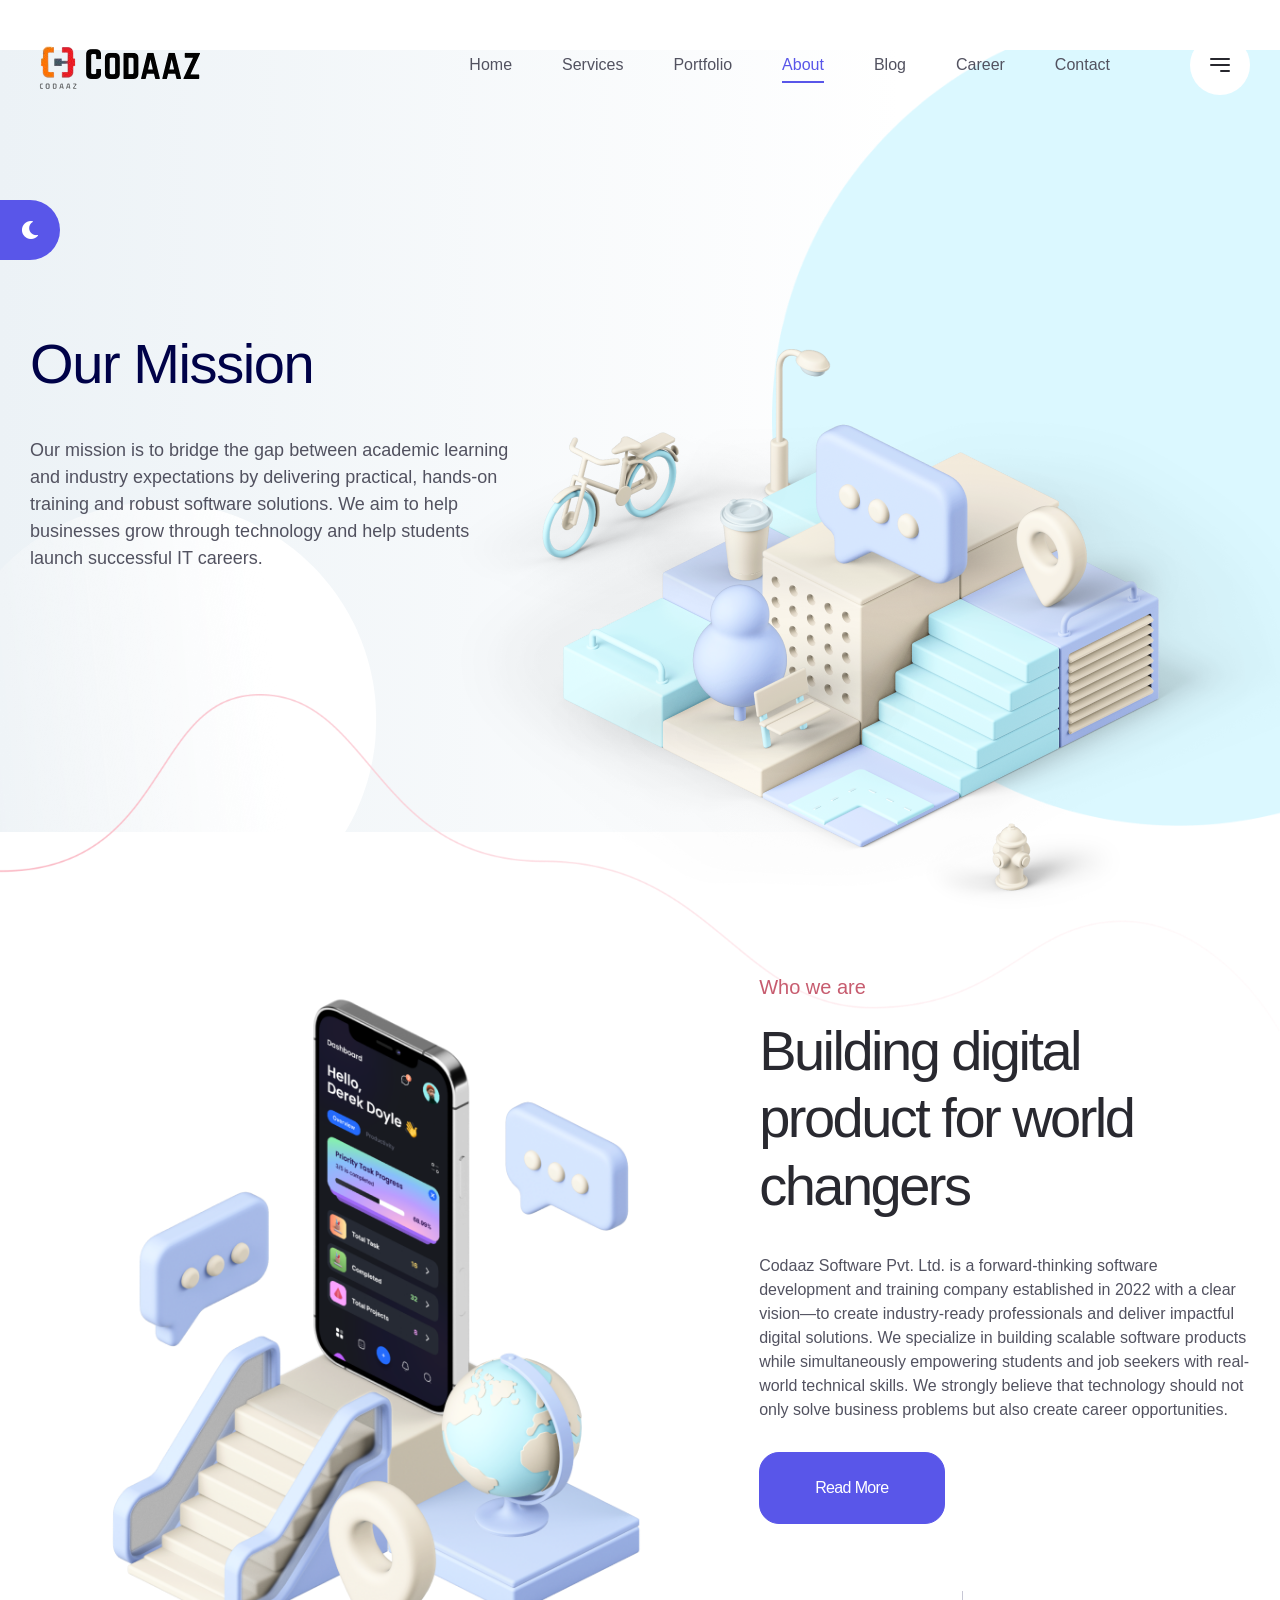
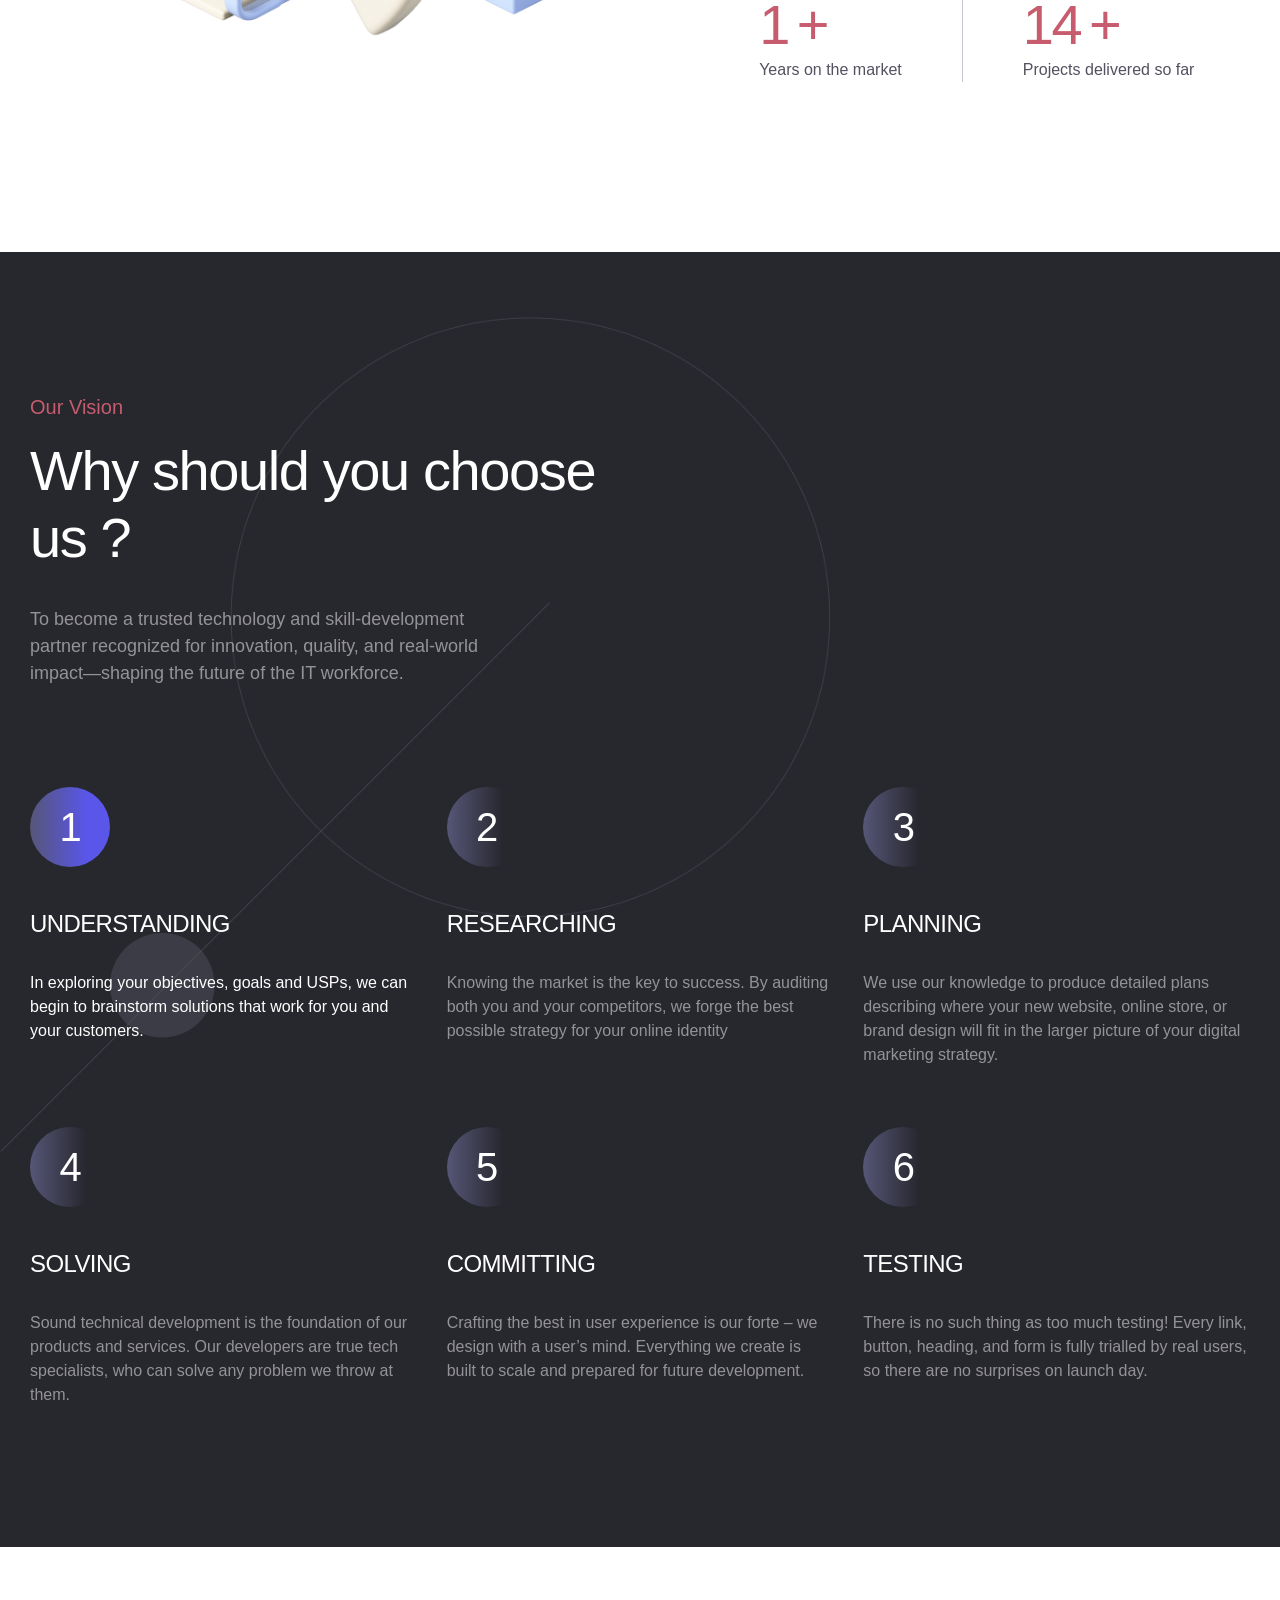
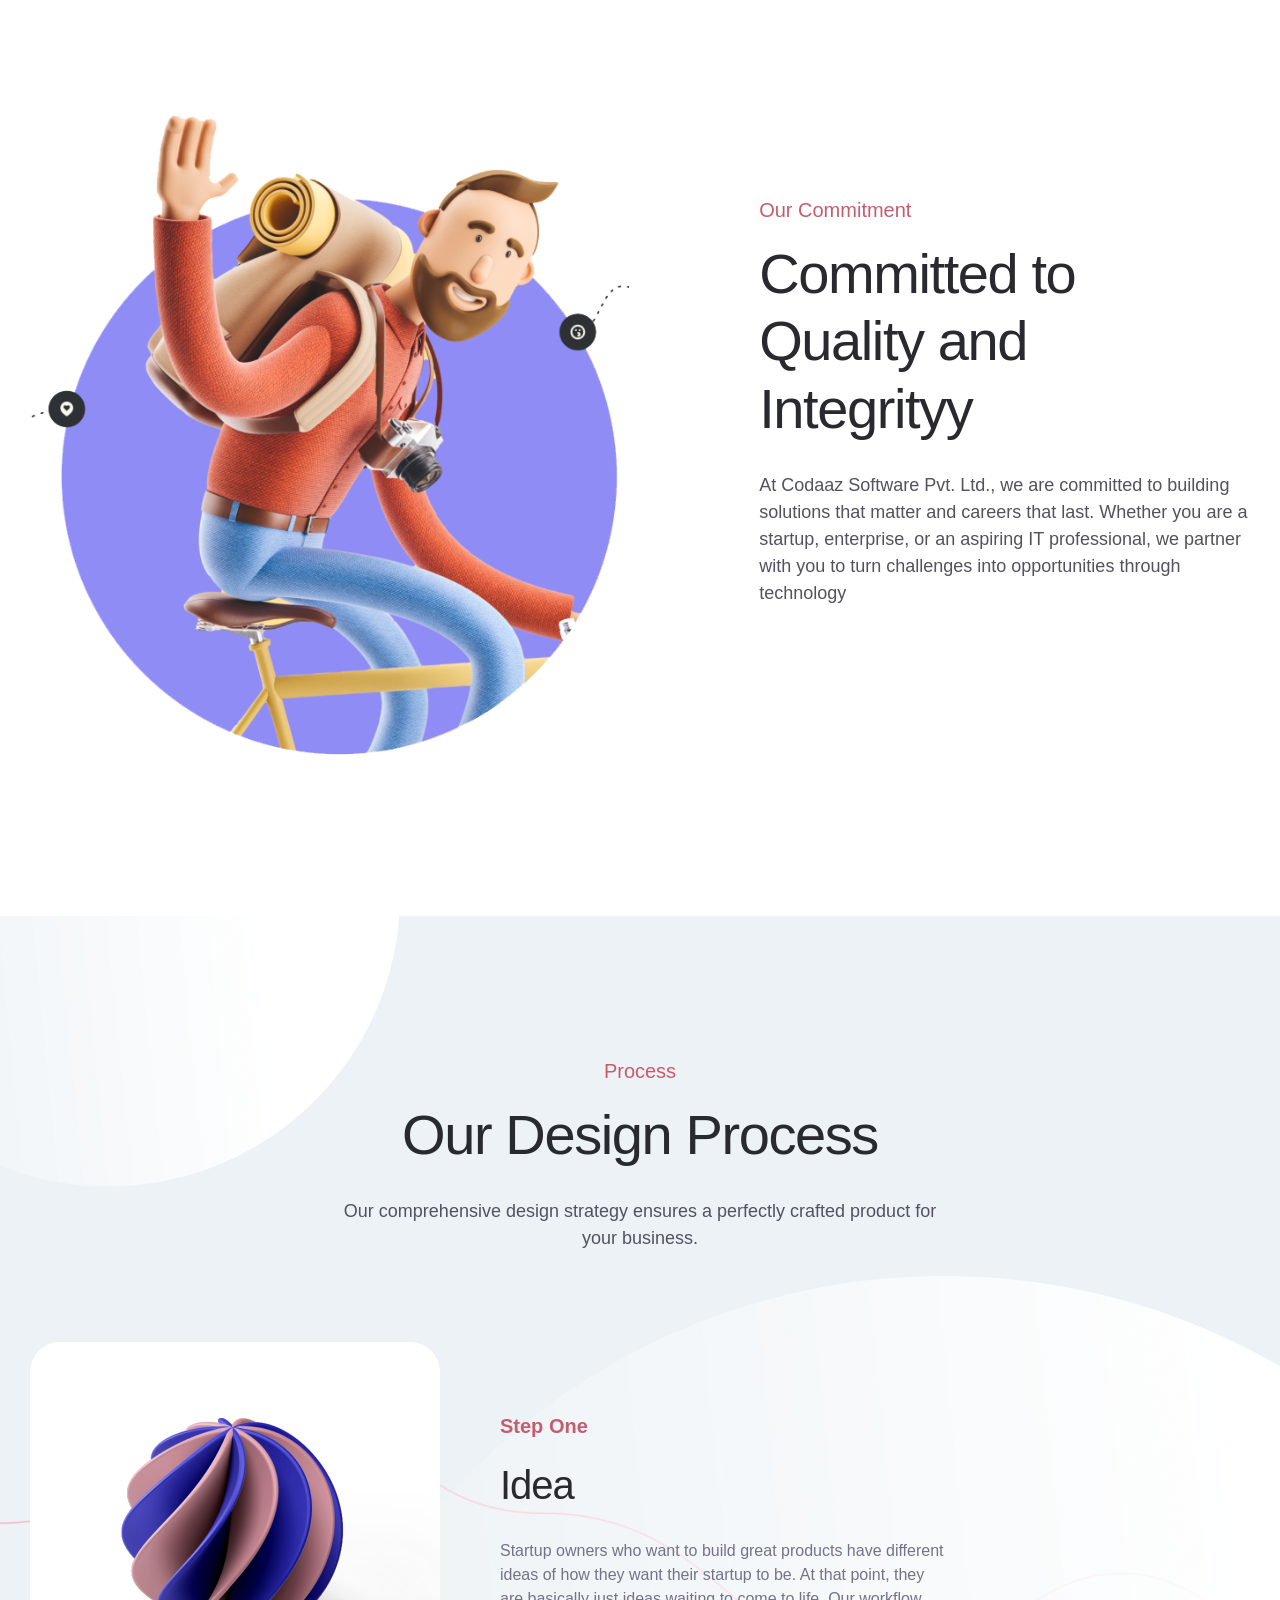
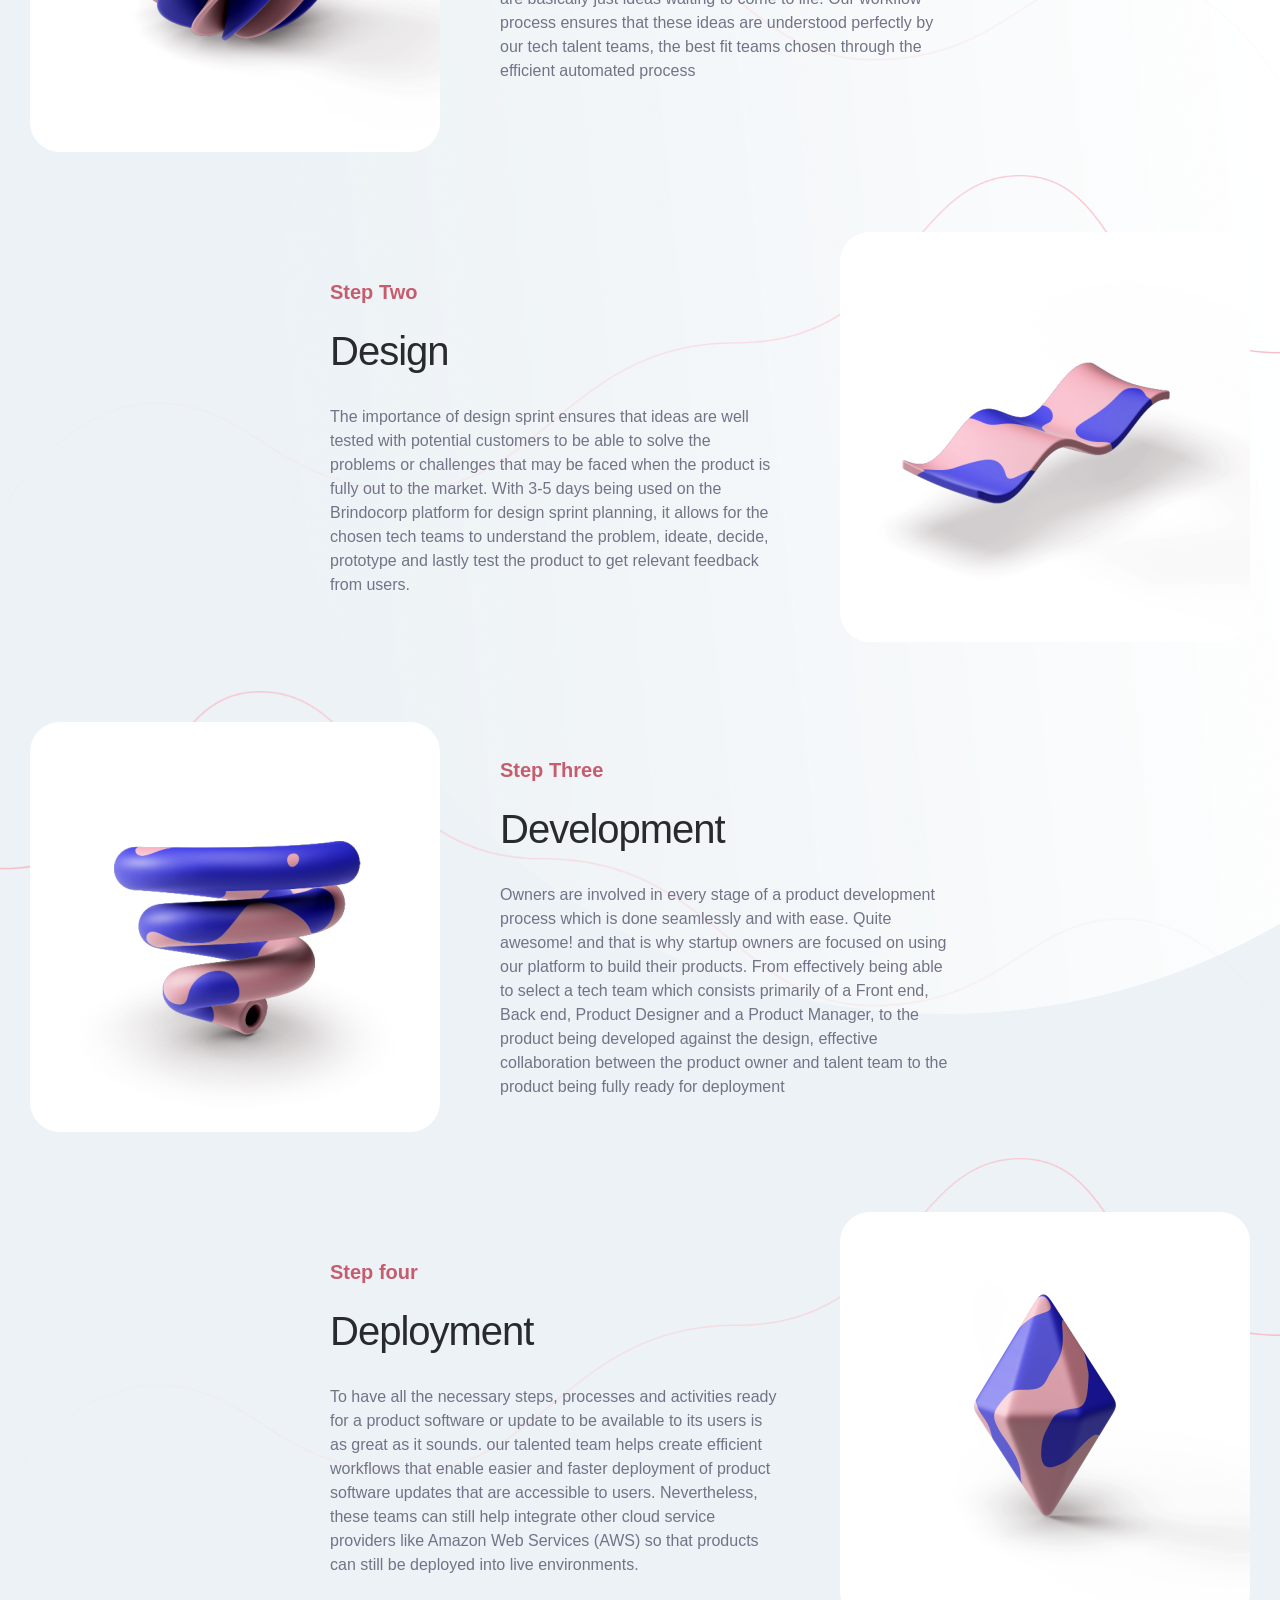
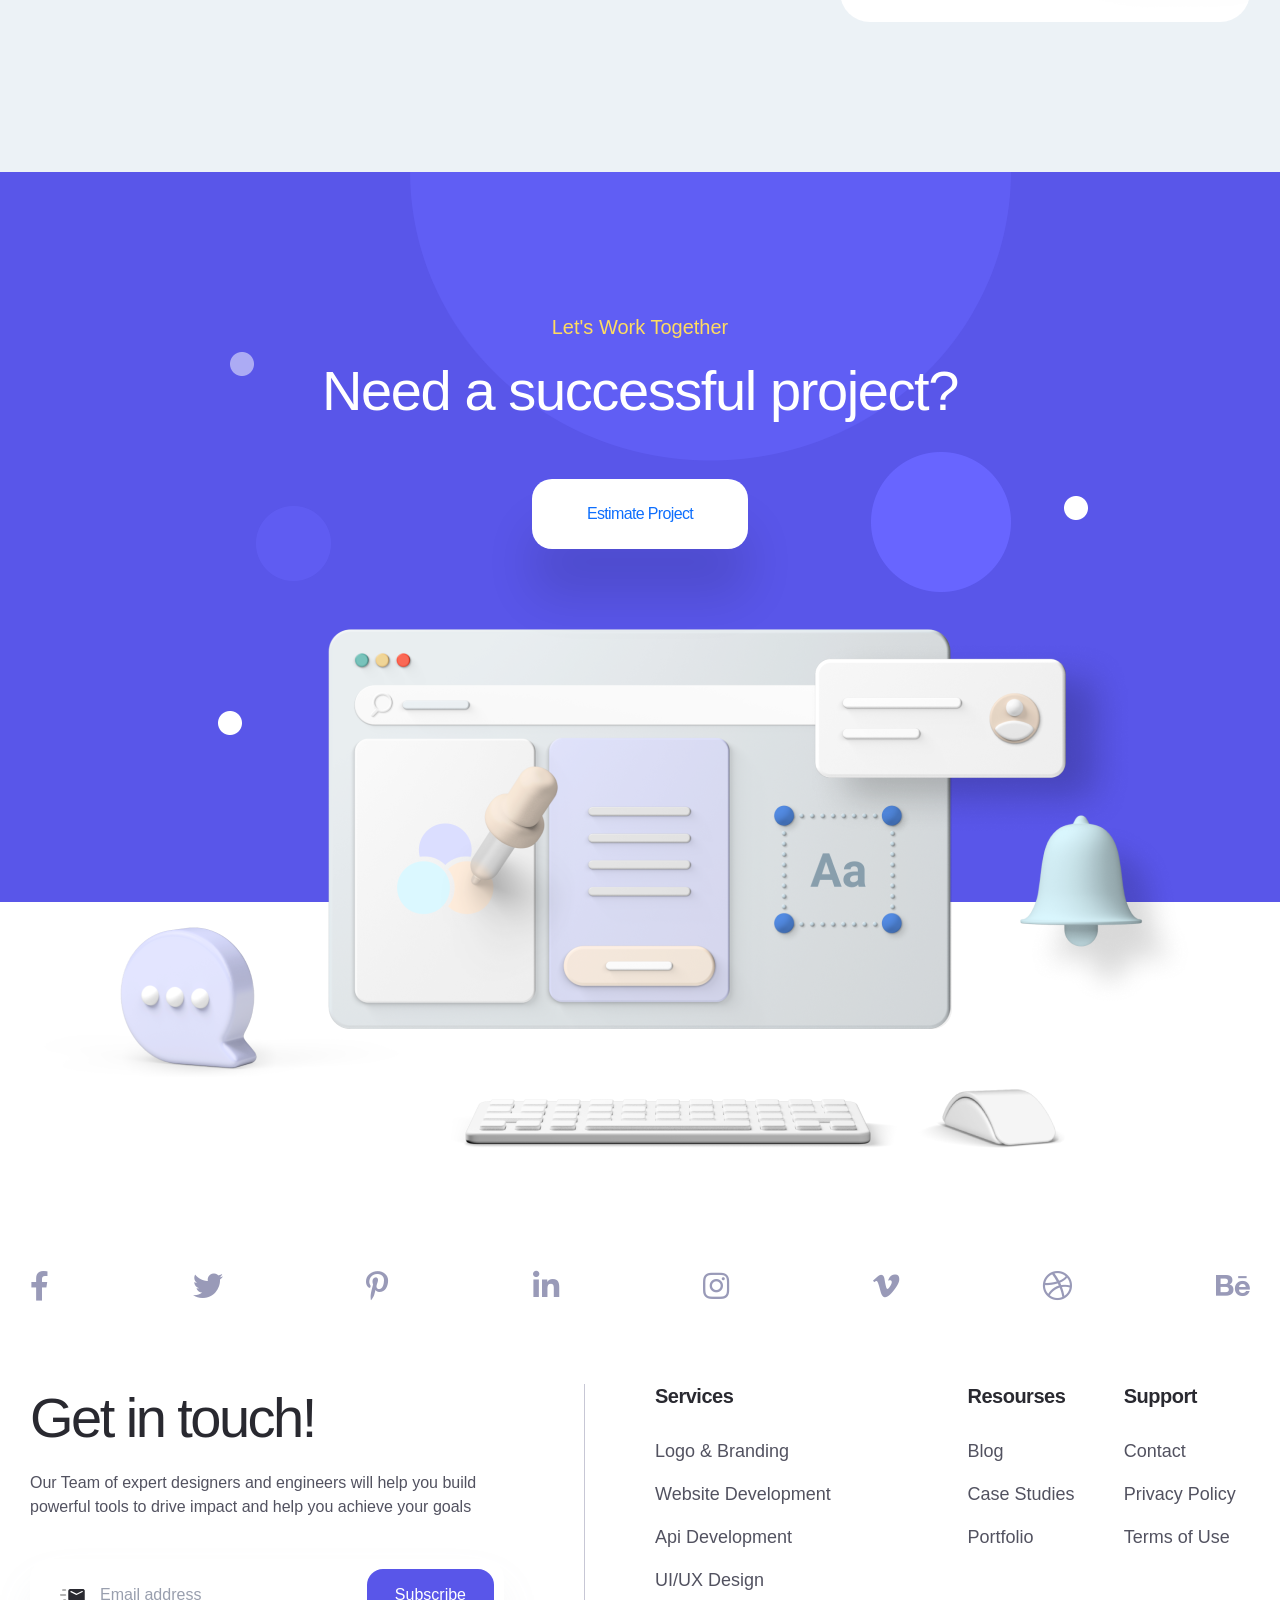
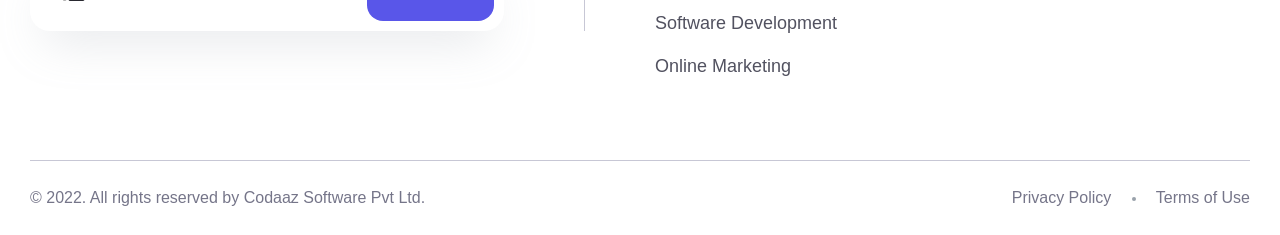
==== about-us.html @ ac92e52f "Initial commit Initial commit" ====
﻿<!DOCTYPE html>
<html class="no-js" lang="en">

<head>
    <!-- Meta Data -->
    <meta charset="UTF-8">
    <meta http-equiv="X-UA-Compatible" content="IE=edge">
    <title>Codaaz | About Us</title>
    <meta name="description" content="">
    <meta name="viewport" content="width=device-width, initial-scale=1, shrink-to-fit=no">
    <!-- Favicon -->
     <link rel="shortcut icon" type="image/x-icon" href="assets/media/favicon_io (1)/android-chrome-192x192.png">
    <link rel="shortcut icon" type="image/x-icon" href="assets/media/favicon_io (1)/android-chrome-512x512.png">
    <link rel="shortcut icon" type="image/x-icon" href="assets/media/favicon_io (1)/apple-touch-icon.png">
    <link rel="shortcut icon" type="image/x-icon" href="assets/media/favicon_io (1)/favicon-16x16.png">
    <link rel="shortcut icon" type="image/x-icon" href="assets/media/favicon_io (1)/favicon-32x32.png">
    <link rel="shortcut icon" type="image/x-icon" href="assets/media/favicon_io (1)/favicon.ico">
    <link rel="stylesheet" href="assets/css/vendor/bootstrap.min.css">
    <link rel="stylesheet" href="assets/css/vendor/font-awesome.css">
    <link rel="stylesheet" href="assets/css/vendor/slick.css">
    <link rel="stylesheet" href="assets/css/vendor/slick-theme.css">
    <link rel="stylesheet" href="assets/css/vendor/sal.css">
    <link rel="stylesheet" href="assets/css/vendor/magnific-popup.css">
    <link rel="stylesheet" href="assets/css/vendor/green-audio-player.min.css">

    <!-- Site Stylesheet -->
    <link rel="stylesheet" href="assets/css/app.css">

</head>

<body class="sticky-header">
   
    <a href="#main-wrapper" id="backto-top" class="back-to-top">
        <i class="far fa-angle-double-up"></i>
    </a>

    <!-- Preloader Start Here -->
    <div id="preloader"></div>
    <!-- Preloader End Here -->

    <div class="my_switcher d-none d-lg-block">
        <ul>
            <li title="Light Mode">
                <a href="javascript:void(0)" class="setColor light" data-theme="light">
                    <i class="fal fa-lightbulb-on"></i>
                </a>
            </li>
            <li title="Dark Mode">
                <a href="javascript:void(0)" class="setColor dark" data-theme="dark">
                    <i class="fas fa-moon"></i>
                </a>
            </li>
        </ul>
    </div>

    <div id="main-wrapper" class="main-wrapper">

        <!--=====================================-->
        <!--=        Header Area Start       	=-->
        <!--=====================================-->
        <header class="header axil-header header-style-1">
            <div id="axil-sticky-placeholder"></div>
            <div class="axil-mainmenu">
                <div class="container">
                    <div class="header-navbar">
                        <div class="header-logo">
                            <a href="index.html"><img class="light-version-logo" src="assets/media/Codaaz1-logo.png" alt="logo"></a>
                            <a href="index.html"><img class="dark-version-logo" src="assets/media/Codaaz2-logo.png" alt="logo"></a>
                            <a href="index.html"><img class="sticky-logo" src="assets/media/Codaaz1-logo.png" alt="logo"></a>
                        </div>
                        <div class="header-main-nav">
                            <!-- Start Mainmanu Nav -->
                            <nav class="mainmenu-nav" id="mobilemenu-popup">
                                <div class="d-block d-lg-none">
                                    <div class="mobile-nav-header">
                                        <div class="mobile-nav-logo">
                                            <a href="index.html">
                                                <img class="light-mode" src="assets/media/Codaaz1-logo.png" alt="Site Logo">
                                                <img class="dark-mode" src="assets/media/Codaaz2-logo.png" alt="Site Logo">
                                            </a>
                                        </div>
                                        <button class="mobile-menu-close" data-bs-dismiss="offcanvas"><i class="fas fa-times"></i></button>
                                    </div>
                                </div>
                                <ul class="mainmenu">
                                    <li><a href="index.html">Home</a></li>
                                    <li><a href="service.html">Services</a></li>
                                    <li><a href="portfolio.html">Portfolio</a></li>
                                    <li><a href="about-us.html">About</a></li>                                    
                                    <li><a href="blog.html">Blog</a></li>
                                    <li><a href="careers.html">Career</a></li>
                                    <li><a href="contact.html">Contact</a></li>
                                </ul>
                            </nav>
                            <!-- End Mainmanu Nav -->
                        </div>
                        <div class="header-action">
                            <ul class="list-unstyled">
                                <li class="sidemenu-btn d-lg-block d-none">
                                    <button class="btn-wrap" data-bs-toggle="offcanvas" data-bs-target="#offcanvasMenuRight">
                                        <span></span>
                                        <span></span>
                                        <span></span>
                                    </button>
                                </li>
                                <li class="mobile-menu-btn sidemenu-btn d-lg-none d-block">
                                    <button class="btn-wrap" data-bs-toggle="offcanvas" data-bs-target="#mobilemenu-popup">
                                        <span></span>
                                        <span></span>
                                        <span></span>
                                    </button>
                                </li>
                                <li class="my_switcher d-block d-lg-none">
                                    <ul>
                                        <li title="Light Mode">
                                            <a href="javascript:void(0)" class="setColor light" data-theme="light">
                                                <i class="fal fa-lightbulb-on"></i>
                                            </a>
                                        </li>
                                        <li title="Dark Mode">
                                            <a href="javascript:void(0)" class="setColor dark" data-theme="dark">
                                                <i class="fas fa-moon"></i>
                                            </a>
                                        </li>
                                    </ul>
                                </li>
                            </ul>
                        </div>
                    </div>
                </div>
            </div>
        </header>
        <!--=====================================-->
        <!--=       Breadcrumb Area Start       =-->
        <!--=====================================-->
        <div class="breadcrum-area breadcrumb-banner">
            <div class="container">
                <div class="section-heading heading-left" data-sal="slide-right" data-sal-duration="1000" data-sal-delay="300">
                    <h1 class="title h2">Our Mission</h1>
                    <p>Our mission is to bridge the gap between academic learning and industry expectations by delivering practical, hands-on training and robust software solutions. We aim to help businesses grow through technology and help students launch successful IT careers.</p>
                </div>
                <div class="banner-thumbnail thumbnail-4" data-sal="slide-up" data-sal-duration="1000" data-sal-delay="400">
                    <img src="assets/media/banner/banner-thumb-3.png" alt="Illustration">
                </div>
            </div>
            <ul class="shape-group-8 list-unstyled">
                <li class="shape shape-1" data-sal="slide-right" data-sal-duration="500" data-sal-delay="100">
                    <img src="assets/media/others/bubble-9.png" alt="Bubble">
                </li>
                <li class="shape shape-2" data-sal="slide-left" data-sal-duration="500" data-sal-delay="200">
                    <img src="assets/media/others/bubble-22.png" alt="Bubble">
                </li>
                <li class="shape shape-3" data-sal="slide-up" data-sal-duration="500" data-sal-delay="300">
                    <img src="assets/media/others/line-4.png" alt="Line">
                </li>
            </ul>
        </div>
        <!--=====================================-->
        <!--=       About  Area Start        =-->
        <!--=====================================-->
        <section class="section section-padding case-study-featured-area">
            <div class="container">
                <div class="row">
                    <div class="col-xl-7 col-lg-6">
                        <div class="case-study-featured-thumb text-start">
                            <img src="assets/media/others/case-study-4.png" alt="travel">
                        </div>
                    </div>
                    <div class="col-xl-5 col-lg-6">
                        <div class="case-study-featured">
                            <div class="section-heading heading-left">
                                <span class="subtitle">Who we are</span>
                                <h2 class="title">Building digital product for world changers</h2>
                                <p>Codaaz Software Pvt. Ltd. is a forward-thinking software development and training company established in 2022 with a clear vision—to create industry-ready professionals and deliver impactful digital solutions. We specialize in building scalable software products while simultaneously empowering students and job seekers with real-world technical skills.
We strongly believe that technology should not only solve business problems but also create career opportunities.</p>
                                <a href="#" class="axil-btn btn-fill-primary btn-large">Read More</a>
                            </div>
                            <div class="case-study-counterup">
                                <div class="single-counterup">
                                    <h2 class="count-number">
                                        <span class="number count">3</span>
                                        <span class="symbol">+</span>
                                    </h2>
                                    <span class="counter-title">Years on the market</span>
                                </div>
                                <div class="single-counterup">
                                    <h2 class="count-number">
                                        <span class="number count">30</span>
                                        <span class="symbol">+</span>
                                    </h2>
                                    <span class="counter-title">Projects delivered so far</span>
                                </div>
                            </div>
                        </div>
                    </div>
                </div>
            </div>
        </section>
        <!--=====================================-->
        <!--=      About  Quality Area Start    =-->
        <!--=====================================-->
        <section class="section section-padding bg-color-dark pb--80 pb_lg--40 pb_md--20">
            <div class="container">
                <div class="section-heading heading-light-left mb--100">
                    <span class="subtitle">Our Vision</span>
                    <h2 class="title">Why should you choose us ?</h2>
                    <p class="opacity-50">To become a trusted technology and skill-development partner recognized for innovation, quality, and real-world impact—shaping the future of the IT workforce.</p>
                </div>
                <div class="row">
                    <div class="col-lg-4">
                        <div class="about-quality active">
                            <h3 class="sl-number">1</h3>
                            <h5 class="title">UNDERSTANDING</h5>
                            <p>In exploring your objectives, goals and USPs, we can begin to brainstorm solutions that work for you and your customers.</p>
                        </div>
                    </div>
                    <div class="col-lg-4">
                        <div class="about-quality">
                            <h3 class="sl-number">2</h3>
                            <h5 class="title">RESEARCHING</h5>
                            <p>Knowing the market is the key to success. By auditing both you and your competitors, we forge the best possible strategy for your online identity</p>
                        </div>
                    </div>
                    <div class="col-lg-4">
                        <div class="about-quality">
                            <h3 class="sl-number">3</h3>
                            <h5 class="title">PLANNING</h5>
                            <p>We use our knowledge to produce detailed plans describing where your new website, online store, or brand design will fit in the larger picture of your digital marketing strategy.</p>
                        </div>
                    </div>
                    <div class="col-lg-4">
                        <div class="about-quality">
                            <h3 class="sl-number">4</h3>
                            <h5 class="title">SOLVING</h5>
                            <p>Sound technical development is the foundation of our products and services. Our developers are true tech specialists, who can solve any problem we throw at them.</p>
                        </div>
                    </div>
                    <div class="col-lg-4">
                        <div class="about-quality">
                            <h3 class="sl-number">5</h3>
                            <h5 class="title">COMMITTING</h5>
                            <p>Crafting the best in user experience is our forte – we design with a user’s mind. Everything we create is built to scale and prepared for future development.</p>
                        </div>
                    </div>
                    <div class="col-lg-4">
                        <div class="about-quality">
                            <h3 class="sl-number">6</h3>
                            <h5 class="title">TESTING</h5>
                            <p>There is no such thing as too much testing! Every link, button, heading, and form is fully trialled by real users, so there are no surprises on launch day.</p>
                        </div>
                    </div>
                </div>
            </div>
            <ul class="list-unstyled shape-group-10">
                <li class="shape shape-1"><img src="assets/media/others/circle-1.png" alt="Circle"></li>
                <li class="shape shape-2"><img src="assets/media/others/line-3.png" alt="Circle"></li>
                <li class="shape shape-3"><img src="assets/media/others/bubble-5.png" alt="Circle"></li>
            </ul>
        </section>
        <!--=====================================-->
        <!--=       About Team  Area Start      =-->
        <!--=====================================-->
        <section class="section-padding-equal">
            <div class="container">
                <div class="row align-items-center">
                    <div class="col-lg-7" data-sal="slide-right" data-sal-duration="800" data-sal-delay="100">
                        <div class="about-team">
                            <div class="thumbnail">
                                <img src="assets/media/about/about-2.png" alt="thumbnail">
                            </div>
                        </div>
                    </div>
                    <div class="col-lg-5" data-sal="slide-left" data-sal-duration="800" data-sal-delay="100">
                        <div class="about-team">
                            <div class="section-heading heading-left">
                                <span class="subtitle">Our Commitment</span>
                                <h2>Committed to Quality and Integrityy</h2>
                                <p>At Codaaz Software Pvt. Ltd., we are committed to building solutions that matter and careers that last. Whether you are a startup, enterprise, or an aspiring IT professional, we partner with you to turn challenges into opportunities through technology</p>
                                <!-- <a href="team.html" class="axil-btn btn-large btn-fill-primary">Our Team</a> -->
                            </div>
                        </div>
                    </div>
                </div>
            </div>
        </section>
        <!--=====================================-->
        <!--=       Work Process Area Start     =-->
        <!--=====================================-->
        <section class="section section-padding bg-color-light pb--70">
            <div class="container">
                <div class="section-heading mb--90">
                    <span class="subtitle">Process</span>
                    <h2 class="title">Our Design Process</h2>
                    <p>Our comprehensive design strategy ensures a perfectly crafted product for your business.</p>
                </div>
                <div class="process-work" data-sal="slide-right" data-sal-duration="1000" data-sal-delay="100">
                    <div class="thumbnail paralax-image">
                        <img src="assets/media/others/process-1.png" alt="Thumbnail">
                    </div>
                    <div class="content">
                        <span class="subtitle">Step One</span>
                        <h3 class="title">Idea</h3>
                        <p>Startup owners who want to build great products have different ideas of how they want their startup to be. At that point, they are basically just ideas waiting to come to life. Our workflow process ensures that these ideas are understood perfectly by our tech talent teams, the best fit teams chosen through the efficient automated process</p>
                    </div>
                </div>
                <div class="process-work content-reverse" data-sal="slide-left" data-sal-duration="1000" data-sal-delay="100">
                    <div class="thumbnail paralax-image">
                        <img src="assets/media/others/process-2.png" alt="Thumbnail">
                    </div>
                    <div class="content">
                        <span class="subtitle">Step Two</span>
                        <h3 class="title">Design</h3>
                        <p>The importance of design sprint ensures that ideas are well tested with potential customers to be able to solve the problems or challenges that may be faced when the product is fully out to the market. With 3-5 days being used on the Brindocorp platform for design sprint planning, it allows for the chosen tech teams to understand the problem, ideate, decide, prototype and lastly test the product to get relevant feedback from users.</p>
                    </div>
                </div>
                <div class="process-work" data-sal="slide-right" data-sal-duration="1000" data-sal-delay="100">
                    <div class="thumbnail paralax-image">
                        <img src="assets/media/others/process-3.png" alt="Thumbnail">
                    </div>
                    <div class="content">
                        <span class="subtitle">Step Three</span>
                        <h3 class="title">Development</h3>
                        <p>Owners are involved in every stage of a product development process which is done seamlessly and with ease. Quite awesome! and that is why startup owners are focused on using our platform to build their products. From effectively being able to select a tech team which consists primarily of a Front end, Back end, Product Designer and a Product Manager, to the product being developed against the design, effective collaboration between the product owner and talent team to the product being fully ready for deployment</p>
                    </div>
                </div>
                <div class="process-work content-reverse" data-sal="slide-left" data-sal-duration="1000" data-sal-delay="100">
                    <div class="thumbnail paralax-image">
                        <img src="assets/media/others/process-4.png" alt="Thumbnail">
                    </div>
                    <div class="content">
                        <span class="subtitle">Step four</span>
                        <h3 class="title">Deployment</h3>
                        <p>To have all the necessary steps, processes and activities ready for a product software or update to be available to its users is as great as it sounds. our talented team helps create efficient workflows that enable easier and faster deployment of product software updates that are accessible to users. Nevertheless, these teams can still help integrate other cloud service providers like Amazon Web Services (AWS) so that products can still be deployed into live environments.</p>
                    </div>
                </div>
            </div>
            <ul class="shape-group-17 list-unstyled">
                <li class="shape shape-1"><img src="assets/media/others/bubble-24.png" alt="Bubble"></li>
                <li class="shape shape-2"><img src="assets/media/others/bubble-23.png" alt="Bubble"></li>
                <li class="shape shape-3"><img src="assets/media/others/line-4.png" alt="Line"></li>
                <li class="shape shape-4"><img src="assets/media/others/line-5.png" alt="Line"></li>
                <li class="shape shape-5"><img src="assets/media/others/line-4.png" alt="Line"></li>
                <li class="shape shape-6"><img src="assets/media/others/line-5.png" alt="Line"></li>
            </ul>
        </section>
        <!--=====================================-->
        <!--=     Call To Action Area Start     =-->
        <!--=====================================-->
        <section class="section call-to-action-area">
            <div class="container">
                <div class="call-to-action">
                    <div class="section-heading heading-light">
                        <span class="subtitle">Let's Work Together</span>
                        <h2 class="title">Need a successful project?</h2>
                        <a href="contact.html" class="axil-btn btn-large btn-fill-white">Estimate Project</a>
                    </div>
                    <div class="thumbnail">
                        <div class="larg-thumb" data-sal="zoom-in" data-sal-duration="600" data-sal-delay="100">
                            <img src="assets/media/others/pc.png" alt="Computer">
                        </div>
                        <ul class="list-unstyled small-thumb">
                            <li class="shape shape-1" data-sal="slide-right" data-sal-duration="800" data-sal-delay="400">
                                <img src="assets/media/others/comment.png" alt="Comments">
                            </li>
                            <li class="shape shape-2" data-sal="slide-up" data-sal-duration="800" data-sal-delay="300">
                                <img src="assets/media/others/keyboard.png" alt="Comments">
                            </li>
                            <li class="shape shape-3" data-sal="slide-right" data-sal-duration="800" data-sal-delay="300">
                                <img src="assets/media/others/mouse.png" alt="Comments">
                            </li>
                            <li class="shape shape-4" data-sal="slide-left" data-sal-duration="800" data-sal-delay="300">
                                <img src="assets/media/others/bell-icon.png" alt="Comments">
                            </li>
                            <li class="shape shape-5" data-sal="zoom-in" data-sal-duration="800" data-sal-delay="200">
                                <img src="assets/media/others/chat-bot.png" alt="Comments">
                            </li>
                        </ul>
                    </div>
                </div>
            </div>
            <ul class="list-unstyled shape-group-9">
                <li class="shape shape-1"><img src="assets/media/others/bubble-12.png" alt="Comments"></li>
                <li class="shape shape-2"><img src="assets/media/others/bubble-16.png" alt="Comments"></li>
                <li class="shape shape-3"><img src="assets/media/others/bubble-13.png" alt="Comments"></li>
                <li class="shape shape-4"><img src="assets/media/others/bubble-14.png" alt="Comments"></li>
                <li class="shape shape-5"><img src="assets/media/others/bubble-16.png" alt="Comments"></li>
                <li class="shape shape-6"><img src="assets/media/others/bubble-15.png" alt="Comments"></li>
                <li class="shape shape-7"><img src="assets/media/others/bubble-16.png" alt="Comments"></li>
            </ul>
        </section>
        <!--=====================================-->
        <!--=        Footer Area Start       	=-->
        <!--=====================================-->
        <footer class="footer-area">
            <div class="container">
                <div class="footer-top">
                    <div class="footer-social-link">
                        <ul class="list-unstyled">
                            <li><a href="#" data-sal="slide-up" data-sal-duration="500" data-sal-delay="100"><i class="fab fa-facebook-f"></i></a></li>
                            <li><a href="#" data-sal="slide-up" data-sal-duration="500" data-sal-delay="200"><i class="fab fa-twitter"></i></a></li>
                            <li><a href="#" data-sal="slide-up" data-sal-duration="500" data-sal-delay="300"><i class="fab fa-pinterest-p"></i></a></li>
                            <li><a href="#" data-sal="slide-up" data-sal-duration="500" data-sal-delay="400"><i class="fab fa-linkedin-in"></i></a></li>
                            <li><a href="#" data-sal="slide-up" data-sal-duration="500" data-sal-delay="500"><i class="fab fa-instagram"></i></a></li>
                            <li><a href="#" data-sal="slide-up" data-sal-duration="500" data-sal-delay="600"><i class="fab fa-vimeo-v"></i></a></li>
                            <li><a href="#" data-sal="slide-up" data-sal-duration="500" data-sal-delay="700"><i class="fab fa-dribbble"></i></a></li>
                            <li><a href="#" data-sal="slide-up" data-sal-duration="500" data-sal-delay="800"><i class="fab fa-behance"></i></a></li>
                        </ul>
                    </div>
                </div>
                <div class="footer-main">
                    <div class="row">
                        <div class="col-xl-6 col-lg-5" data-sal="slide-right" data-sal-duration="800" data-sal-delay="100">
                            <div class="footer-widget border-end">
                                <div class="footer-newsletter">
                                    <h2 class="title">Get in touch!</h2>
                                    <p>Our Team of expert designers and engineers will help you build powerful tools to drive impact and help you achieve your goals</p>
                                    <form>
                                        <div class="input-group">
                                            <input type="email" class="form-control" placeholder="Email address">
                                            <button class="subscribe-btn" type="submit">Subscribe</button>
                                        </div>
                                    </form>
                                </div>
                            </div>
                        </div>
                        <div class="col-xl-6 col-lg-7" data-sal="slide-left" data-sal-duration="800" data-sal-delay="100">
                            <div class="row">
                                <div class="col-sm-6">
                                    <div class="footer-widget">
                                        <h6 class="widget-title">Services</h6>
                                        <div class="footer-menu-link">
                                            <ul class="list-unstyled">
                                                <li><a href="#">Logo &amp; Branding</a></li>
                                                <li><a href="$">Website Development</a></li>
                                                <li><a href="#">Api Development</a></li>
                                                <li><a href="#">UI/UX Design</a></li>
                                                <li><a href="#">Software Development</a></li>
                                                <li><a href="#">Online Marketing</a></li>
                                            </ul>
                                        </div>
                                    </div>
                                </div>
                                <div class="col-sm-3">
                                    <div class="footer-widget">
                                        <h6 class="widget-title">Resourses</h6>
                                        <div class="footer-menu-link">
                                            <ul class="list-unstyled">
                                                <li><a href="blog.html">Blog</a></li>
                                                <li><a href="case-study.html">Case Studies</a></li>
                                                <li><a href="project.html">Portfolio</a></li>
                                            </ul>
                                        </div>
                                    </div>
                                </div>
                                <div class="col-sm-3">
                                    <div class="footer-widget">
                                        <h6 class="widget-title">Support</h6>
                                        <div class="footer-menu-link">
                                            <ul class="list-unstyled">
                                                <li><a href="contact.html">Contact</a></li>
                                                <li><a href="privacy-policy.html">Privacy Policy</a></li>
                                                <li><a href="terms-of-use.html">Terms of Use</a></li>
                                            </ul>
                                        </div>
                                    </div>
                                </div>
                            </div>
                        </div>
                    </div>
                </div>
                <div class="footer-bottom" data-sal="slide-up" data-sal-duration="500" data-sal-delay="100">
                    <div class="row">
                        <div class="col-md-6">
                            <div class="footer-copyright">
                                <span class="copyright-text">© 2022. All rights reserved by <a href="#">Codaaz Software Pvt Ltd</a>.</span>
                            </div>
                        </div>
                        <div class="col-md-6">
                            <div class="footer-bottom-link">
                                <ul class="list-unstyled">
                                    <li><a href="privacy-policy.html">Privacy Policy</a></li>
                                    <li><a href="terms-of-use.html">Terms of Use</a></li>
                                </ul>
                            </div>
                        </div>
                    </div>
                </div>
            </div>
        </footer>




        <!--=====================================-->
        <!--=       Offcanvas Menu Area       	=-->
        <!--=====================================-->
        <div class="offcanvas offcanvas-end header-offcanvasmenu" tabindex="-1" id="offcanvasMenuRight">
            <div class="offcanvas-header">
                <button type="button" class="btn-close" data-bs-dismiss="offcanvas" aria-label="Close"></button>
            </div>
            <div class="offcanvas-body">
                <form action="#" class="side-nav-search-form">
                    <div class="form-group">
                        <input type="text" class="search-field" name="search-field" placeholder="Search...">
                        <button class="side-nav-search-btn"><i class="fas fa-search"></i></button>
                    </div>
                </form>
                <div class="row ">
                    <div class="col-lg-5 col-xl-6">
                        <ul class="main-navigation list-unstyled">
                            <li><a href="index.html"></a></li>
                            <li><a href="index-2.html">Branding</a></li>
                            <li><a href="index-3.html">Web-sites</a></li>
                            <li><a href="index-4.html">Mobile Apps</a></li>
                            <li><a href="index-5.html">Digital Marketing</a></li>
                        </ul>
                    </div>
                    <div class="col-lg-7 col-xl-6">
                        <div class="contact-info-wrap">
                            <div class="contact-inner">
                                <address class="address">
                                    <span class="title">Contact Information</span>
                                    <p>Nandanvan,Nagpur,Maharashtra<br>Inda.</p>
                                </address>
                                <address class="address">
                                    <span class="title">We're Available Call Now.</span>
                                    <a class="tel" href="tel:+2348026691861"><i class="fas fa-phone"></i>+91 8080710158</a>
                                </address>
                            </div>
                            <div class="contact-inner">
                                <h5 class="title">Find us here</h5>
                                <div class="contact-social-share">
                                    <ul class="social-share list-unstyled">
                                        <li><a href="#"><i class="fab fa-facebook-f"></i></a></li>
                                        <li><a href="#"><i class="fab fa-twitter"></i></a></li>
                                        <li><a href="#"><i class="fab fa-behance"></i></a></li>
                                        <li><a href="#"><i class="fab fa-linkedin-in"></i></a></li>
                                    </ul>
                                </div>
                            </div>
                        </div>
                    </div>
                </div>
            </div>
        </div>
    </div>

    <!-- Jquery Js -->
    <script src="assets/js/vendor/jquery-3.6.0.min.js"></script>
    <script src="assets/js/vendor/bootstrap.min.js"></script>
    <script src="assets/js/vendor/isotope.pkgd.min.js"></script>
    <script src="assets/js/vendor/imagesloaded.pkgd.min.js"></script>
    <script src="assets/js/vendor/waypoints.min.js"></script>
    <script src="assets/js/vendor/counterup.js"></script>
    <script src="assets/js/vendor/slick.min.js"></script>
    <script src="assets/js/vendor/sal.js"></script>
    <script src="assets/js/vendor/jquery.magnific-popup.min.js"></script>
    <script src="assets/js/vendor/js.cookie.js"></script>
    <script src="assets/js/vendor/jquery.style.switcher.js"></script>
    <script src="assets/js/vendor/jquery.countdown.min.js"></script>
    <script src="assets/js/vendor/tilt.js"></script>
    <script src="assets/js/vendor/green-audio-player.min.js"></script>
    <script src="assets/js/vendor/jquery.nav.js"></script>

    <!-- Site Scripts -->
    <script src="assets/js/app.js"></script>
</body>

</html>
---- assets/css/vendor/sal.css ----
[data-sal]{transition-duration:.2s;transition-duration:var(--sal-duration,.2s);transition-delay:0s;transition-delay:var(--sal-delay,0s);transition-timing-function:ease;transition-timing-function:var(--sal-easing,ease)}[data-sal][data-sal-duration="200"]{transition-duration:.2s}[data-sal][data-sal-duration="250"]{transition-duration:.25s}[data-sal][data-sal-duration="300"]{transition-duration:.3s}[data-sal][data-sal-duration="350"]{transition-duration:.35s}[data-sal][data-sal-duration="400"]{transition-duration:.4s}[data-sal][data-sal-duration="450"]{transition-duration:.45s}[data-sal][data-sal-duration="500"]{transition-duration:.5s}[data-sal][data-sal-duration="550"]{transition-duration:.55s}[data-sal][data-sal-duration="600"]{transition-duration:.6s}[data-sal][data-sal-duration="650"]{transition-duration:.65s}[data-sal][data-sal-duration="700"]{transition-duration:.7s}[data-sal][data-sal-duration="750"]{transition-duration:.75s}[data-sal][data-sal-duration="800"]{transition-duration:.8s}[data-sal][data-sal-duration="850"]{transition-duration:.85s}[data-sal][data-sal-duration="900"]{transition-duration:.9s}[data-sal][data-sal-duration="950"]{transition-duration:.95s}[data-sal][data-sal-duration="1000"]{transition-duration:1s}[data-sal][data-sal-duration="1050"]{transition-duration:1.05s}[data-sal][data-sal-duration="1100"]{transition-duration:1.1s}[data-sal][data-sal-duration="1150"]{transition-duration:1.15s}[data-sal][data-sal-duration="1200"]{transition-duration:1.2s}[data-sal][data-sal-duration="1250"]{transition-duration:1.25s}[data-sal][data-sal-duration="1300"]{transition-duration:1.3s}[data-sal][data-sal-duration="1350"]{transition-duration:1.35s}[data-sal][data-sal-duration="1400"]{transition-duration:1.4s}[data-sal][data-sal-duration="1450"]{transition-duration:1.45s}[data-sal][data-sal-duration="1500"]{transition-duration:1.5s}[data-sal][data-sal-duration="1550"]{transition-duration:1.55s}[data-sal][data-sal-duration="1600"]{transition-duration:1.6s}[data-sal][data-sal-duration="1650"]{transition-duration:1.65s}[data-sal][data-sal-duration="1700"]{transition-duration:1.7s}[data-sal][data-sal-duration="1750"]{transition-duration:1.75s}[data-sal][data-sal-duration="1800"]{transition-duration:1.8s}[data-sal][data-sal-duration="1850"]{transition-duration:1.85s}[data-sal][data-sal-duration="1900"]{transition-duration:1.9s}[data-sal][data-sal-duration="1950"]{transition-duration:1.95s}[data-sal][data-sal-duration="2000"]{transition-duration:2s}[data-sal][data-sal-delay="50"]{transition-delay:.05s}[data-sal][data-sal-delay="100"]{transition-delay:.1s}[data-sal][data-sal-delay="150"]{transition-delay:.15s}[data-sal][data-sal-delay="200"]{transition-delay:.2s}[data-sal][data-sal-delay="250"]{transition-delay:.25s}[data-sal][data-sal-delay="300"]{transition-delay:.3s}[data-sal][data-sal-delay="350"]{transition-delay:.35s}[data-sal][data-sal-delay="400"]{transition-delay:.4s}[data-sal][data-sal-delay="450"]{transition-delay:.45s}[data-sal][data-sal-delay="500"]{transition-delay:.5s}[data-sal][data-sal-delay="550"]{transition-delay:.55s}[data-sal][data-sal-delay="600"]{transition-delay:.6s}[data-sal][data-sal-delay="650"]{transition-delay:.65s}[data-sal][data-sal-delay="700"]{transition-delay:.7s}[data-sal][data-sal-delay="750"]{transition-delay:.75s}[data-sal][data-sal-delay="800"]{transition-delay:.8s}[data-sal][data-sal-delay="850"]{transition-delay:.85s}[data-sal][data-sal-delay="900"]{transition-delay:.9s}[data-sal][data-sal-delay="950"]{transition-delay:.95s}[data-sal][data-sal-delay="1000"]{transition-delay:1s}[data-sal][data-sal-easing=linear]{transition-timing-function:linear}[data-sal][data-sal-easing=ease]{transition-timing-function:ease}[data-sal][data-sal-easing=ease-in]{transition-timing-function:ease-in}[data-sal][data-sal-easing=ease-out]{transition-timing-function:ease-out}[data-sal][data-sal-easing=ease-in-out]{transition-timing-function:ease-in-out}[data-sal][data-sal-easing=ease-in-cubic]{transition-timing-function:cubic-bezier(.55,.055,.675,.19)}[data-sal][data-sal-easing=ease-out-cubic]{transition-timing-function:cubic-bezier(.215,.61,.355,1)}[data-sal][data-sal-easing=ease-in-out-cubic]{transition-timing-function:cubic-bezier(.645,.045,.355,1)}[data-sal][data-sal-easing=ease-in-circ]{transition-timing-function:cubic-bezier(.6,.04,.98,.335)}[data-sal][data-sal-easing=ease-out-circ]{transition-timing-function:cubic-bezier(.075,.82,.165,1)}[data-sal][data-sal-easing=ease-in-out-circ]{transition-timing-function:cubic-bezier(.785,.135,.15,.86)}[data-sal][data-sal-easing=ease-in-expo]{transition-timing-function:cubic-bezier(.95,.05,.795,.035)}[data-sal][data-sal-easing=ease-out-expo]{transition-timing-function:cubic-bezier(.19,1,.22,1)}[data-sal][data-sal-easing=ease-in-out-expo]{transition-timing-function:cubic-bezier(1,0,0,1)}[data-sal][data-sal-easing=ease-in-quad]{transition-timing-function:cubic-bezier(.55,.085,.68,.53)}[data-sal][data-sal-easing=ease-out-quad]{transition-timing-function:cubic-bezier(.25,.46,.45,.94)}[data-sal][data-sal-easing=ease-in-out-quad]{transition-timing-function:cubic-bezier(.455,.03,.515,.955)}[data-sal][data-sal-easing=ease-in-quart]{transition-timing-function:cubic-bezier(.895,.03,.685,.22)}[data-sal][data-sal-easing=ease-out-quart]{transition-timing-function:cubic-bezier(.165,.84,.44,1)}[data-sal][data-sal-easing=ease-in-out-quart]{transition-timing-function:cubic-bezier(.77,0,.175,1)}[data-sal][data-sal-easing=ease-in-quint]{transition-timing-function:cubic-bezier(.755,.05,.855,.06)}[data-sal][data-sal-easing=ease-out-quint]{transition-timing-function:cubic-bezier(.23,1,.32,1)}[data-sal][data-sal-easing=ease-in-out-quint]{transition-timing-function:cubic-bezier(.86,0,.07,1)}[data-sal][data-sal-easing=ease-in-sine]{transition-timing-function:cubic-bezier(.47,0,.745,.715)}[data-sal][data-sal-easing=ease-out-sine]{transition-timing-function:cubic-bezier(.39,.575,.565,1)}[data-sal][data-sal-easing=ease-in-out-sine]{transition-timing-function:cubic-bezier(.445,.05,.55,.95)}[data-sal][data-sal-easing=ease-in-back]{transition-timing-function:cubic-bezier(.6,-.28,.735,.045)}[data-sal][data-sal-easing=ease-out-back]{transition-timing-function:cubic-bezier(.175,.885,.32,1.275)}[data-sal][data-sal-easing=ease-in-out-back]{transition-timing-function:cubic-bezier(.68,-.55,.265,1.55)}[data-sal|=fade]{opacity:0;transition-property:opacity}[data-sal|=fade].sal-animate,body.sal-disabled [data-sal|=fade]{opacity:1}[data-sal|=slide]{opacity:0;transition-property:opacity,transform}[data-sal=slide-up]{transform:translateY(20%)}[data-sal=slide-down]{transform:translateY(-20%)}[data-sal=slide-left]{transform:translateX(20%)}[data-sal=slide-right]{transform:translateX(-20%)}[data-sal|=slide].sal-animate,body.sal-disabled [data-sal|=slide]{opacity:1;transform:none}[data-sal|=zoom]{opacity:0;transition-property:opacity,transform}[data-sal=zoom-in]{transform:scale(.5)}[data-sal=zoom-out]{transform:scale(1.1)}[data-sal|=zoom].sal-animate,body.sal-disabled [data-sal|=zoom]{opacity:1;transform:none}[data-sal|=flip]{-webkit-backface-visibility:hidden;backface-visibility:hidden;transition-property:transform}[data-sal=flip-left]{transform:perspective(2000px) rotateY(-91deg)}[data-sal=flip-right]{transform:perspective(2000px) rotateY(91deg)}[data-sal=flip-up]{transform:perspective(2000px) rotateX(-91deg)}[data-sal=flip-down]{transform:perspective(2000px) rotateX(91deg)}[data-sal|=flip].sal-animate,body.sal-disabled [data-sal|=flip]{transform:none}
---- assets/css/vendor/green-audio-player.min.css ----
@-webkit-keyframes spin{0%{-webkit-transform:rotate(0);transform:rotate(0)}to{-webkit-transform:rotate(1turn);transform:rotate(1turn)}}@keyframes spin{0%{-webkit-transform:rotate(0);transform:rotate(0)}to{-webkit-transform:rotate(1turn);transform:rotate(1turn)}}.green-audio-player{width:400px;min-width:300px;height:56px;-webkit-box-shadow:0 4px 16px 0 rgba(0,0,0,.07);box-shadow:0 4px 16px 0 rgba(0,0,0,.07);display:-webkit-box!important;display:-ms-flexbox!important;display:flex!important;-webkit-box-pack:justify;-ms-flex-pack:justify;justify-content:space-between;-webkit-box-align:center;-ms-flex-align:center;align-items:center;padding-left:24px;padding-right:24px;border-radius:4px;-webkit-user-select:none;-moz-user-select:none;-ms-user-select:none;user-select:none;background-color:#fff;-webkit-box-sizing:border-box;box-sizing:border-box;outline:none}.green-audio-player.player-accessible .controls:hover,.green-audio-player.player-accessible .download:hover,.green-audio-player.player-accessible .play-pause-btn:hover,.green-audio-player.player-accessible .volume__button:hover,.green-audio-player.player-accessible .volume__controls:hover{outline:1px dotted #999}.green-audio-player img,.green-audio-player svg{display:block}.green-audio-player .holder{position:relative}.green-audio-player .holder .loading .loading__spinner{position:absolute;left:-3px;bottom:2px;width:16px;height:16px;border:2px solid #b0b0b0;border-right-color:transparent;border-radius:50%;-webkit-animation:spin .4s linear infinite;animation:spin .4s linear infinite}.green-audio-player .holder .play-pause-btn{visibility:hidden;cursor:pointer;outline:none}.green-audio-player .holder .play-pause-btn:focus{outline:none}.green-audio-player .slider{-webkit-box-flex:1;-ms-flex-positive:1;flex-grow:1;background-color:#d8d8d8;cursor:pointer;position:relative}.green-audio-player .slider .gap-progress{background-color:#44bfa3;border-radius:inherit;position:absolute;pointer-events:none}.green-audio-player .slider .gap-progress .pin{height:16px;width:16px;border-radius:8px;background-color:#44bfa3;position:absolute;pointer-events:all;-webkit-box-shadow:0 1px 1px 0 rgba(0,0,0,.32);box-shadow:0 1px 1px 0 rgba(0,0,0,.32)}.green-audio-player .slider .gap-progress .pin:after{content:"";display:block;background:transparent;width:200%;height:200%;margin-left:-50%;margin-top:-50%;border-radius:50%}.green-audio-player .controls{font-family:Roboto,sans-serif;font-size:16px;line-height:18px;color:#55606e;display:-webkit-box;display:-ms-flexbox;display:flex;-webkit-box-flex:1;-ms-flex-positive:1;flex-grow:1;-webkit-box-pack:justify;-ms-flex-pack:justify;justify-content:space-between;-webkit-box-align:center;-ms-flex-align:center;align-items:center;margin-left:15px;margin-right:15px;outline:none}.green-audio-player .controls .controls__slider{margin-left:16px;margin-right:16px;border-radius:2px;height:4px}.green-audio-player .controls .controls__slider .controls__progress{width:0;height:100%}.green-audio-player .controls .controls__slider .controls__progress .progress__pin{right:-8px;top:-6px}.green-audio-player .controls span{cursor:default}.green-audio-player .controls:focus{outline:none}.green-audio-player .volume{position:relative}.green-audio-player .volume .volume__button{cursor:pointer;outline:none}.green-audio-player .volume .volume__button:focus{outline:none}.green-audio-player .volume .volume__button.open path{fill:#44bfa3}.green-audio-player .volume .volume__controls{width:30px;height:135px;background-color:rgba(0,0,0,.62);border-radius:7px;position:absolute;left:-3px;bottom:52px;-webkit-box-orient:vertical;-webkit-box-direction:normal;-ms-flex-direction:column;flex-direction:column;-webkit-box-align:center;-ms-flex-align:center;align-items:center;display:-webkit-box;display:-ms-flexbox;display:flex;z-index:2;outline:none}.green-audio-player .volume .volume__controls .volume__slider{margin-top:12px;margin-bottom:12px;width:6px;border-radius:3px}.green-audio-player .volume .volume__controls .volume__slider .volume__progress{bottom:0;height:100%;width:6px}.green-audio-player .volume .volume__controls .volume__slider .volume__progress .volume__pin{left:-5px;top:-8px}.green-audio-player .volume .volume__controls:focus{outline:none}.green-audio-player .volume .volume__controls.hidden{display:none}.green-audio-player .volume .volume__controls.top{bottom:52px;left:-3px}.green-audio-player .volume .volume__controls.middle{bottom:-54px;left:54px}.green-audio-player .volume .volume__controls.bottom{bottom:-164px;left:-3px}.green-audio-player .download{display:none;margin-left:16px;cursor:pointer;outline:none}.green-audio-player .download:focus,.green-audio-player:focus{outline:none}.message__offscreen{border:0;clip:rect(1px,1px,1px,1px);-webkit-clip-path:inset(50%);clip-path:inset(50%);height:1px;margin:-1px;overflow:hidden;padding:0;position:absolute;width:1px;word-wrap:normal}
---- assets/css/app.css ----
/*---------------------------------------------
Template Name: Abstrak
Template URL: https://axilthemes.com/demo/template/abstrak/
Description: Digital Agency HTML5 Template
Author: Axilthemes
Author URL: https://axilthemes.com/
Version: 1.0.0

===============================================   
STYLESHEET INDEXING
|
|___ Default Styles
|	|___ Variables
|	|___ Reset Styels
|	|___ Typography
|	|___ Forms Styles 
|	|___ Helper Classes 
|
|___ Elements Styles
|	|___ Back To Top
|	|___ Breadcrumb
|	|___ Button
|	|___ Pagination 
|	|___ Section Heading
|	|___ Slick 
|
|___Template Styles
|	|___ About Us
|	|___ Banner
|	|___ Brand
|	|___ Call To Action
|	|___ Case Study
|	|___ Contact
|	|___ Counter Up
|	|___ FAQ
|	|___ Pricing
|	|___ Process
|	|___ Project
|	|___ Service
|	|___ Team
|	|___ Testimonial
|	|___  Why Choose
|	|___  404 Error
|
|___Blocks Styles
|	|___ Header Styles
|	|___ Blog Styles
|	|___ Footer Styles
|
|___Dark Style
|
|___Spacing
|
|___ END STYLESHEET INDEXING

--------------------------------------------*/
/*=======================================================================
1. Default Styles
=========================================================================*/
/*-------------------------
    Variables
-------------------------*/
@import url("../../../../../css2.css");

:root {
    --color-primary: #5956E9;
    --color-white: #ffffff;
    --color-black: #000000;
    --color-light: #ECF2F6;
    --color-dark: #27272E;
    --color-text-dark: #292930;
    --color-accent1: #FFDC60;
    --color-accent2: #FAB8C4;
    --color-blue-shade: #6865FF;
    --color-link: #2522BA;
    --color-mabel: #DBF8FF;
    --color-fog: #DBDEFF;
    --color-pink-shade: #FFD3DB;
    --color-peach: #FFEDDC;
    --color-rose: #C75C6F;
    --color-chart1: #896BA7;
    --color-chart2: #BADEFF;
    --color-body: #525260;
    --color-gray-1: #757589;
    --color-gray-2: #999FAE;
    --color-gray-3: #999AB8;
    --color-gray-4: #99A1AA;
    --color-ship-gray: #42424A;
    --color-ghost: #C7C7D5;
    --color-mercury: #E5E5E5;
    --gradient-primary: linear-gradient(90deg, #ECF2F6 0%, rgba(236, 242, 246, 0) 70.31%);
    --gradient-blue: linear-gradient(145.92deg, #5956E9 20.18%, #9991FF 76.9%);
    --gradient-accent: linear-gradient(180deg, #FAB8C4 0%, #FFEDF0 100%);
    --gradient-white: linear-gradient(266.3deg, rgba(236, 242, 246, 0) 7.84%, #ECF2F6 29.1%, rgba(236, 242, 246, 0) 64.32%);
    --gradient-dark: linear-gradient(180deg, #27272E 0%, #303035 100%);
    --border-light: 1px solid #E3E6E9;
    --border-lighter: 1px solid #ECF2F6;
    --border-dark: 1px solid var(--color-ship-gray);
    --border-gray: 1px solid var(--color-gray-4);
    --font-primary: 'DM Sans', sans-serif;
    --font-secondary: 'Poppins', sans-serif;
    --font-awesome: 'Font Awesome 5 Pro';
    --transition: all 0.3s ease-in-out;
    --font-body-1: 18px;
    --font-body-2: 16px;
    --font-body-3: 14px;
    --font-body-4: 12px;
    --line-height-b1: 1.5;
    --line-height-b3: 1.1;
    --h1: 80px;
    --h2: 64px;
    --h3: 48px;
    --h4: 32px;
    --h5: 24px;
    --h6: 20px;
}

/*-------------------------
    Reset Styels
-------------------------*/
a {
    display: inline-block;
    text-decoration: none;
    -webkit-transition: var(--transition);
    transition: var(--transition);
}

span {
    display: inline-block;
}

img {
    max-width: 100%;
    height: auto;
    vertical-align: middle;
}

ul.list-style,
ol.list-style {
    margin: -10px 0;
}

ul.list-style li,
  ol.list-style li {
    margin: 10px 0;
}

ul.list-style li::marker,
    ol.list-style li::marker {
    color: var(--color-primary);
}

.list-unstyled {
    padding-left: 0;
    list-style: none;
    margin-bottom: 0;
}

.container, .container-fluid, .container-lg, .container-md, .container-sm, .container-xl, .container-xxl {
    padding-left: 15px;
    padding-right: 15px;
}

@media only screen and (min-width: 1200px) and (max-width: 1399px) {
    .container {
        max-width: 100%;
        padding-left: 30px;
        padding-right: 30px;
    }
}

.row {
    margin-left: -15px;
    margin-right: -15px;
}

.row > [class*="col"] {
    padding-left: 15px;
    padding-right: 15px;
}

.row.g-0 {
    margin-left: 0;
    margin-right: 0;
}

.row.g-0 > [class*="col"] {
    padding-left: 0;
    padding-right: 0;
}

@media only screen and (min-width: 1400px) {
    .row-35 {
        margin-left: -35px;
        margin-right: -35px;
    }

    .row-35 > [class*="col"] {
        padding-left: 35px;
        padding-right: 35px;
    }

    .row-40 {
        margin-left: -40px;
        margin-right: -40px;
    }

    .row-40 > [class*="col"] {
        padding-left: 40px;
        padding-right: 40px;
    }

    .row-45 {
        margin-left: -45px;
        margin-right: -45px;
    }

    .row-45 > [class*="col"] {
        padding-left: 45px;
        padding-right: 45px;
    }
}

/*-------------------------
    Typography
-------------------------*/
body {
    font-family: var(--font-secondary);
    font-size: var(--font-body-2);
    line-height: var(--line-height-b1);
    color: var(--color-body);
    font-weight: 400;
    height: 100%;
    vertical-align: baseline;
    -webkit-font-smoothing: antialiased;
    -moz-osx-font-smoothing: grayscale;
    text-rendering: optimizeLegibility;
}

h1,
h2,
h3,
h4,
h5,
h6,
.h1,
.h2,
.h3,
.h4,
.h5,
.h6,
address,
p,
pre,
blockquote,
table,
hr {
    margin: 0 0 30px 0;
}

h1 a,
h2 a,
h3 a,
h4 a,
h5 a,
h6 a {
    color: inherit;
}

h1,
h2,
h3,
h4,
h5,
h6 {
    font-family: var(--font-primary);
    font-weight: 500;
    letter-spacing: -0.025em;
    color: var(--color-text-dark);
}

h1,
.h1 {
    font-size: var(--h1);
    line-height: 1.2;
}

@media only screen and (min-width: 1200px) and (max-width: 1599px) {
    h1,
    .h1 {
        font-size: 68px;
    }
}

@media only screen and (max-width: 1199px) {
    h1,
    .h1 {
        font-size: 68px;
    }
}

@media only screen and (max-width: 767px) {
    h1,
    .h1 {
        font-size: 48px;
    }
}

h2,
.h2 {
    font-size: var(--h2);
    line-height: 1.2;
}

@media only screen and (min-width: 1200px) and (max-width: 1599px) {
    h2,
    .h2 {
        font-size: 56px;
    }
}

@media only screen and (max-width: 1199px) {
    h2,
    .h2 {
        font-size: 56px;
    }
}

@media only screen and (max-width: 767px) {
    h2,
    .h2 {
        font-size: 38px;
    }
}

@media only screen and (max-width: 479px) {
    h2,
    .h2 {
        font-size: 34px;
    }
}

h3,
.h3 {
    font-size: var(--h3);
    line-height: 1.2;
}

@media only screen and (min-width: 1200px) and (max-width: 1599px) {
    h3,
    .h3 {
        font-size: 40px;
    }
}

@media only screen and (max-width: 1199px) {
    h3,
    .h3 {
        font-size: 36px;
    }
}

@media only screen and (max-width: 767px) {
    h3,
    .h3 {
        font-size: 32px;
    }
}

h4,
.h4 {
    font-size: var(--h4);
    line-height: 1.2;
}

@media only screen and (max-width: 991px) {
    h4,
    .h4 {
        font-size: 26px;
    }
}

@media only screen and (max-width: 767px) {
    h4,
    .h4 {
        font-size: 20px;
    }
}

h5,
.h5 {
    font-size: var(--h5);
    line-height: 1.4;
}

@media only screen and (max-width: 767px) {
    h5,
    .h5 {
        font-size: 20px;
    }
}

h6,
.h6 {
    font-size: var(--h6);
    line-height: 1.2;
}

@media only screen and (max-width: 767px) {
    h6,
    .h6 {
        font-size: 18px;
    }
}

p {
    font-size: var(--font-body-2);
    line-height: var(--line-height-b1);
    margin: 0 0 40px 0;
}

.body-font1 {
    font-size: var(--font-body-1);
    line-height: var(--line-height-b1);
}

.body-font2 {
    font-size: var(--font-body-2);
    line-height: var(--line-height-b1);
}

.body-font3 {
    font-size: var(--font-body-3);
    line-height: var(--line-height-b3);
}

.body-font4 {
    font-size: var(--font-body-4);
    line-height: var(--line-height-b3);
}

/*-------------------------
    Forms Styles
-------------------------*/
input,
.form-control {
    border: var(--border-lighter);
    border-radius: 16px;
    background-color: transparent;
    color: var(--color-text-dark);
    padding: 15px 20px;
    width: 100%;
  /* -- Placeholder -- */
}

input:focus,
  .form-control:focus {
    outline: none;
    box-shadow: 0 20px 48px -14px rgba(153, 161, 170, 0.25);
    border-color: transparent;
}

input::-webkit-input-placeholder, .form-control::-webkit-input-placeholder {
    color: var(--color-gray-2);
    /* Firefox */
    opacity: 1;
}

input::-moz-placeholder, .form-control::-moz-placeholder {
    color: var(--color-gray-2);
    /* Firefox */
    opacity: 1;
}

input:-ms-input-placeholder, .form-control:-ms-input-placeholder {
    color: var(--color-gray-2);
    /* Firefox */
    opacity: 1;
}

input::-ms-input-placeholder, .form-control::-ms-input-placeholder {
    color: var(--color-gray-2);
    /* Firefox */
    opacity: 1;
}

input::placeholder,
  .form-control::placeholder {
    color: var(--color-gray-2);
    /* Firefox */
    opacity: 1;
}

input:-ms-input-placeholder,
  .form-control:-ms-input-placeholder {
    /* Internet Explorer 10-11 */
    color: var(--color-gray-2);
}

input::-ms-input-placeholder,
  .form-control::-ms-input-placeholder {
    /* Microsoft Edge */
    color: var(--color-gray-2);
}

input {
    height: 60px;
}

.form-group {
    margin-bottom: 16px;
}

.form-group label {
    font-size: 14px;
    font-weight: 500;
    color: var(--color-dark);
    margin-bottom: 10px;
}

.input-group {
    background-color: var(--color-white);
    border-radius: 20px;
    height: 72px;
    padding: 10px 10px 10px 55px;
    box-shadow: 0 24px 48px -15px rgba(153, 161, 170, 0.25);
}

@media only screen and (max-width: 479px) {
    .input-group {
        display: block;
        box-shadow: none;
        height: auto;
        padding: 0;
    }
}

.input-group:before {
    content: url("../media/icon/message.png");
    position: absolute;
    left: 30px;
    top: 24px;
    z-index: 1;
}

@media only screen and (max-width: 479px) {
    .input-group:before {
        left: 15px;
        top: 18px;
    }
}

.input-group .form-control {
    padding: 5px 15px;
    height: auto;
    border: none;
    background-color: transparent;
}

.input-group .form-control:focus {
    box-shadow: none;
}

@media only screen and (max-width: 479px) {
    .input-group .form-control {
        height: 60px;
        width: 100%;
        border-radius: 20px !important;
        padding: 5px 15px 5px 50px;
        border: 1px solid var(--color-light);
    }
}

.input-group .subscribe-btn {
    border: none;
    background-color: var(--color-primary);
    color: var(--color-white);
    border-radius: 16px !important;
    margin-left: 0 !important;
    padding: 10px 28px;
    -webkit-transition: var(--transition);
    transition: var(--transition);
}

.input-group .subscribe-btn:hover {
    background-color: var(--color-link);
}

@media only screen and (max-width: 479px) {
    .input-group .subscribe-btn {
        margin-top: 15px;
        padding: 14px 30px;
    }
}

.error-msg, .success-msg {
    margin-top: 25px;
}

.error-msg p, .success-msg p {
    margin-bottom: 0;
    font-size: 14px;
}

.error-msg p {
    color: #ff0000;
}

.success-msg p {
    color: #15c54b;
}

/*-------------------------
  Helper Classes
-------------------------*/
.bg-color-dark {
    background-color: var(--color-dark);
}

.bg-color-light {
    background-color: var(--color-light);
}

.bg-color-mercury {
    background-color: var(--color-mercury);
}

.bg-color-ship-gray {
    background-color: var(--color-ship-gray);
}

.color-gray-4 {
    color: var(--color-gray-4);
}

.opacity-50 {
    opacity: 0.5;
}

/*=======================================================================
2. Elements Styles
=========================================================================*/
/*-------------------------
    Back To Top  
--------------------------*/
.back-to-top {
    position: fixed;
    bottom: -40px;
    right: 40px;
    display: block;
    width: 50px;
    height: 50px;
    line-height: 50px;
    background: var(--color-primary);
    color: #fff;
    text-align: center;
    text-decoration: none;
    border-radius: 50%;
    opacity: 0;
    -webkit-transform: scale(0.3);
    -ms-transform: scale(0.3);
    transform: scale(0.3);
    box-shadow: 4px 4px 10px rgba(0, 0, 0, 0.2);
    z-index: 9;
    -webkit-transition: all .3s;
    transition: all .3s;
}

@media only screen and (max-width: 575px) {
    .back-to-top {
        width: 40px;
        height: 40px;
        line-height: 40px;
    }
}

.back-to-top:focus {
    color: var(--color-white);
}

.back-to-top.show {
    bottom: 40px;
    right: 40px;
    opacity: 1;
    -webkit-transform: scale(1);
    -ms-transform: scale(1);
    transform: scale(1);
}

@media only screen and (max-width: 575px) {
    .back-to-top.show {
        bottom: 10px;
        right: 10px;
    }
}

.back-to-top.show:hover {
    color: var(--color-white);
    bottom: 30px;
    opacity: 1;
}

@media only screen and (max-width: 575px) {
    .back-to-top.show:hover {
        bottom: 10px;
    }
}

/*-------------------------
    Breadcrumb
-------------------------*/
.breadcrum-area {
    background: var(--gradient-primary);
    /* padding: 120px 0 80px; */
    padding-top: 0;
    margin-top: -80px;
    position: relative;
    z-index: 1;
}

@media only screen and (max-width: 1199px) {
    .breadcrum-area {
        margin-top: -120px;
    }
}

@media only screen and (max-width: 767px) {
    .breadcrum-area {
        padding: 150px 0 40px;
    }
}

.breadcrumb {
    display: block;
}

/* .breadcrumb ul {
    margin-bottom: 90px;
} */

@media only screen and (max-width: 767px) {
    .breadcrumb ul {
        margin-bottom: 35px;
    }
}

.breadcrumb li {
    display: inline-block;
    color: var(--color-primary);
    font-weight: 500;
    position: relative;
    margin-right: 22px;
}

.breadcrumb li:after {
    content: ".";
    color: var(--color-gray-2);
    font-size: 18px;
    position: absolute;
    top: -5px;
    right: -15px;
}

.breadcrumb li a {
    color: var(--color-gray-2);
}

.breadcrumb li a:hover {
    color: var(--color-primary);
}

.breadcrumb li:last-child:after {
    display: none;
}

.breadcrumb .title {
    margin-bottom: 0;
    width: 80%;
    margin-top: 100px;
}

@media only screen and (max-width: 991px) {
    .breadcrumb .title {
        width: 100%;
    }
}

.breadcrumb-banner {
    padding: 280px 0 200px;
}

@media only screen and (max-width: 1199px) {
    .breadcrumb-banner {
        padding: 200px 0 50px;
    }
}

@media only screen and (max-width: 991px) {
    .breadcrumb-banner {
        padding: 150px 0 40px;
    }
}

@media only screen and (max-width: 767px) {
    .breadcrumb-banner {
        padding: 150px 0 20px;
    }
}

.breadcrumb-banner .section-heading .title {
    color: #000248;
    width: 55%;
    margin-bottom: 40px;
}

@media only screen and (max-width: 991px) {
    .breadcrumb-banner .section-heading .title {
        width: 100%;
        margin-bottom: 30px;
    }
}

.breadcrumb-banner .section-heading p {
    width: 40%;
}

@media only screen and (max-width: 991px) {
    .breadcrumb-banner .section-heading p {
        width: 100%;
    }
}

@media only screen and (max-width: 991px) {
    .breadcrumb-banner .section-heading {
        margin-bottom: 40px;
    }
}

.breadcrumb-banner .banner-thumbnail {
    position: absolute;
    bottom: -100px;
    right: 190px;
    text-align: right;
}

@media only screen and (min-width: 1200px) and (max-width: 1599px) {
    .breadcrumb-banner .banner-thumbnail {
        right: -50px;
        bottom: -80px;
    }

    .breadcrumb-banner .banner-thumbnail img {
        width: 90%;
    }
}

@media only screen and (max-width: 1199px) {
    .breadcrumb-banner .banner-thumbnail {
        right: -40px;
        bottom: -50px;
    }

    .breadcrumb-banner .banner-thumbnail img {
        width: 65%;
    }
}

@media only screen and (max-width: 991px) {
    .breadcrumb-banner .banner-thumbnail {
        position: initial;
        text-align: center;
    }

    .breadcrumb-banner .banner-thumbnail img {
        width: 100%;
    }
}

.breadcrumb-banner .banner-thumbnail.thumbnail-2 {
    bottom: 120px;
    right: 100px;
}

@media only screen and (min-width: 1200px) and (max-width: 1599px) {
    .breadcrumb-banner .banner-thumbnail.thumbnail-2 {
        right: -50px;
    }
}

@media only screen and (max-width: 1199px) {
    .breadcrumb-banner .banner-thumbnail.thumbnail-2 {
        right: 0;
    }
}

@media only screen and (max-width: 991px) {
    .breadcrumb-banner .banner-thumbnail.thumbnail-2 {
        margin: -40px 0 0;
    }

    .breadcrumb-banner .banner-thumbnail.thumbnail-2 img {
        width: 100%;
    }
}

.breadcrumb-banner .banner-thumbnail.thumbnail-3 {
    bottom: -120px;
    right: 80px;
    text-align: right;
}

@media only screen and (min-width: 1200px) and (max-width: 1599px) {
    .breadcrumb-banner .banner-thumbnail.thumbnail-3 {
        right: -100px;
        bottom: -60px;
    }

    .breadcrumb-banner .banner-thumbnail.thumbnail-3 img {
        width: 80%;
    }
}

@media only screen and (max-width: 1199px) {
    .breadcrumb-banner .banner-thumbnail.thumbnail-3 {
        right: 0px;
        bottom: -50px;
    }

    .breadcrumb-banner .banner-thumbnail.thumbnail-3 img {
        width: 60%;
    }
}

@media only screen and (max-width: 991px) {
    .breadcrumb-banner .banner-thumbnail.thumbnail-3 {
        text-align: center;
        margin: -40px 0 0;
    }

    .breadcrumb-banner .banner-thumbnail.thumbnail-3 img {
        width: 100%;
    }
}

@media only screen and (min-width: 1200px) and (max-width: 1599px) {
    .breadcrumb-banner .banner-thumbnail.thumbnail-4 img {
        width: 100%;
    }
}

@media only screen and (max-width: 1199px) {
    .breadcrumb-banner .shape-group-8 .shape.shape-2 img {
        width: 60%;
    }
}

@media only screen and (max-width: 991px) {
    .breadcrumb-banner .shape-group-8 .shape.shape-2 img {
        width: 50%;
    }
}

.breadcrumb-banner .shape-group-8 .shape.shape-3 {
    bottom: -200px;
    top: auto;
}

@media only screen and (max-width: 1199px) {
    .breadcrumb-banner .shape-group-8 .shape.shape-3 {
        bottom: 0;
        opacity: 0.5;
    }
}

.breadcrumb-banner.single-breadcrumb {
    padding: 200px 0 75px;
}

@media only screen and (max-width: 1199px) {
    .breadcrumb-banner.single-breadcrumb {
        padding: 180px 0 70px;
    }
}

@media only screen and (max-width: 991px) {
    .breadcrumb-banner.single-breadcrumb {
        padding: 150px 0 40px;
    }
}

.breadcrumb-banner.single-breadcrumb .section-heading .title {
    width: 100%;
}

.breadcrumb-banner.single-breadcrumb .section-heading p {
    width: 100%;
}

.breadcrumb-banner.single-breadcrumb .banner-thumbnail {
    position: initial;
}

.breadcrumb-banner.single-breadcrumb .banner-thumbnail img {
    border-radius: 24px;
}

@media only screen and (max-width: 1199px) {
    .breadcrumb-banner.single-breadcrumb .banner-thumbnail img {
        width: 100%;
    }
}

/*-------------------------
    Button
-------------------------*/
.axil-btn {
    border-radius: 20px;
    font-size: 16px;
    font-weight: 500;
    letter-spacing: -0.04em;
    padding: 18px 55px;
    height: auto;
    text-align: center;
    -webkit-transition: var(--transition);
    transition: var(--transition);
    position: relative;
    z-index: 1;
}

.axil-btn.btn-borderd {
    border: var(--border-gray);
    color: var(--color-dark);
    background-color: transparent;
}

.axil-btn.btn-borderd:hover {
    background-color: var(--color-primary);
    color: var(--color-white);
    border-color: var(--color-primary);
}

.axil-btn.btn-fill-primary {
    background-color: var(--color-primary);
    color: var(--color-white);
    border: 1px solid var(--color-primary);
    overflow: hidden;
}

.axil-btn.btn-fill-primary::after {
    content: "";
    height: 300px;
    width: 300px;
    background-color: var(--color-link);
    border-radius: 50%;
    position: absolute;
    top: 50%;
    left: 50%;
    -webkit-transform: translateY(-50%) translateX(-50%) scale(0);
    -ms-transform: translateY(-50%) translateX(-50%) scale(0);
    transform: translateY(-50%) translateX(-50%) scale(0);
    -webkit-transition: 0.5s cubic-bezier(0.25, 0.46, 0.45, 0.94);
    transition: 0.5s cubic-bezier(0.25, 0.46, 0.45, 0.94);
    z-index: -1;
}

.axil-btn.btn-fill-primary:hover {
    background-color: var(--color-link);
    border-color: var(--color-link);
}

.axil-btn.btn-fill-primary:hover::after {
    -webkit-transform: translateY(-50%) translateX(-50%) scale(1);
    -ms-transform: translateY(-50%) translateX(-50%) scale(1);
    transform: translateY(-50%) translateX(-50%) scale(1);
}

.axil-btn.btn-fill-white {
    background-color: var(--color-white);
    box-shadow: 0px 48px 48px 0px rgba(0, 0, 0, 0.12);
}

.axil-btn.btn-fill-white:hover {
    background-color: var(--color-accent1);
    color: var(--color-white);
}

.axil-btn.btn-large {
    padding: 23px 55px;
}

@media only screen and (max-width: 991px) {
    .axil-btn.btn-large {
        padding: 18px 35px;
    }
}

.axil-btn.btn-large-fluid {
    padding: 23px;
    width: 100%;
}

.axil-btn.btn-fluid {
    width: 100%;
}

/* -----------------------
Pagination 
--------------------------*/
.pagination {
    margin-top: 80px;
    width: 100%;
}

@media only screen and (max-width: 991px) {
    .pagination {
        margin-top: 45px;
    }
}

.pagination ul {
    position: relative;
    display: -webkit-box;
    display: -webkit-flex;
    display: -ms-flexbox;
    display: flex;
    list-style: none;
    -webkit-flex-wrap: wrap;
    -ms-flex-wrap: wrap;
    flex-wrap: wrap;
    -webkit-box-align: center;
    -webkit-align-items: center;
    -ms-flex-align: center;
    align-items: center;
    margin: -3px;
    padding: 0;
}

@media only screen and (max-width: 575px) {
    .pagination ul {
        margin: -2px;
    }
}

.pagination ul li {
    margin: 3px;
}

@media only screen and (max-width: 575px) {
    .pagination ul li {
        margin: 2px;
    }
}

.pagination ul li a {
    line-height: 42px;
    min-width: 42px;
    text-align: center;
    color: var(--color-dark);
    -webkit-transition: all 0.5s;
    transition: all 0.5s;
    display: block;
    padding: 0 15px;
    transition: all 0.5s;
    border: var(--border-light);
    border-radius: 4px;
}

.pagination ul li a:hover {
    background: var(--color-primary);
    color: #ffffff;
    border-color: var(--color-primary);
}

.pagination ul li a.current {
    background: var(--color-primary);
    color: #ffffff;
    border-color: var(--color-primary);
}

@media only screen and (max-width: 575px) {
    .pagination ul li a {
        line-height: 35px;
        min-width: 35px;
        padding: 0 10px;
        font-size: 14px;
    }
}

/*-------------------------
    Section Heading
-------------------------*/
.section {
    position: relative;
    z-index: 1;
}

.section-heading {
    text-align: center;
    margin-bottom: 60px;
}

@media only screen and (max-width: 991px) {
    .section-heading {
        margin-bottom: 50px;
    }
}

.section-heading .subtitle {
    color: var(--color-rose);
    font-weight: 500;
    font-size: 20px;
    font-family: var(--font-primary);
    margin-bottom: 15px;
}

@media only screen and (max-width: 991px) {
    .section-heading .subtitle {
        font-size: 18px;
    }
}

@media only screen and (max-width: 767px) {
    .section-heading .subtitle {
        font-size: 16px;
    }
}

@media only screen and (max-width: 1199px) {
    .section-heading .title {
        font-size: 60px;
    }
}

@media only screen and (max-width: 991px) {
    .section-heading .title {
        font-size: 50px;
    }
}

@media only screen and (max-width: 575px) {
    .section-heading .title {
        font-size: 38px;
    }
}

@media only screen and (max-width: 479px) {
    .section-heading .title {
        font-size: 34px;
    }
}

.section-heading p {
    font-size: var(--font-body-1);
    width: 50%;
    margin: 0 auto 40px;
}

@media only screen and (max-width: 991px) {
    .section-heading p {
        font-size: 16px;
        width: 100%;
    }
}

.heading-light-left {
    text-align: left;
}

.heading-light-left .title {
    color: var(--color-white);
    margin-bottom: 35px;
    width: 50%;
}

@media only screen and (max-width: 1199px) {
    .heading-light-left .title {
        width: 70%;
    }
}

@media only screen and (max-width: 991px) {
    .heading-light-left .title {
        width: 100%;
    }
}

.heading-light-left p {
    color: var(--color-white);
    margin: 0 0 40px;
    width: 40%;
    opacity: 0.6;
}

@media only screen and (max-width: 1199px) {
    .heading-light-left p {
        width: 60%;
    }
}

@media only screen and (max-width: 991px) {
    .heading-light-left p {
        width: 100%;
    }
}

.heading-light .title {
    color: var(--color-white);
}

.heading-light p {
    color: var(--color-gray-4);
}

.heading-left {
    text-align: left;
}

.heading-left p {
    margin: 0 0 30px;
}

.heading-left p + p {
    margin: 0 0 40px;
}

.shape-group-1 .shape {
    position: absolute;
    z-index: -1;
}

@media only screen and (min-width: 1200px) and (max-width: 1599px) {
    .shape-group-1 .shape img {
        opacity: 0.4;
    }
}

@media only screen and (max-width: 991px) {
    .shape-group-1 .shape img {
        opacity: 0.4;
    }
}

.shape-group-1 .shape.shape-1 {
    top: 140px;
    left: 315px;
}

.shape-group-1 .shape.shape-2 {
    top: 120px;
    right: 0;
}

.shape-group-1 .shape.shape-3 {
    bottom: 80px;
    left: 0;
}

.shape-group-1 .shape.shape-4 {
    bottom: 60px;
    right: 230px;
}

@media only screen and (min-width: 1200px) and (max-width: 1599px) {
    .shape-group-1 .shape.shape-4 {
        right: 100px;
    }
}

.shape-group-2 .shape {
    position: absolute;
    z-index: -1;
}

.shape-group-2 .shape.shape-1 {
    bottom: 0;
    right: 135px;
}

.shape-group-2 .shape.shape-2 {
    right: 500px;
    top: 0;
}

.shape-group-2 .shape.shape-3 {
    right: 815px;
    top: 125px;
}

.shape-group-3 .shape {
    position: absolute;
    z-index: -1;
}

.shape-group-3 .shape.shape-1 {
    right: 0;
    top: 90px;
}

.shape-group-3 .shape.shape-2 {
    right: 390px;
    top: 165px;
}

.shape-group-3 .shape.shape-3 {
    right: 0;
    top: 255px;
    z-index: 2;
    pointer-events: none;
}

@media only screen and (min-width: 1200px) and (max-width: 1599px) {
    .shape-group-3 .shape.shape-3 {
        display: none;
    }
}

@media only screen and (max-width: 1199px) {
    .shape-group-3 .shape.shape-3 {
        display: none;
    }
}

.shape-group-4 .shape-1 {
    position: absolute;
    top: 140px;
    right: 440px;
    z-index: -1;
}

.shape-group-5 .shape {
    position: absolute;
    z-index: -1;
}

.shape-group-5 .shape.shape-1 {
    top: 0;
    -webkit-transform: scale(0.9);
    -ms-transform: scale(0.9);
    transform: scale(0.9);
    left: 22%;
}

.shape-group-5 .shape.shape-2 {
    bottom: 0;
    left: 250px;
    -webkit-transform: rotate(90deg);
    -ms-transform: rotate(90deg);
    transform: rotate(90deg);
}

.shape-group-5 .shape.shape-3 {
    bottom: 110px;
    left: 160px;
}

.shape-group-5 .shape.shape-4 {
    top: 90px;
    left: 35%;
}

.shape-group-6 .shape {
    position: absolute;
    z-index: -1;
}

.shape-group-6 .shape.shape-1 {
    top: 0;
    left: 0;
}

.shape-group-6 .shape.shape-2 {
    top: 110px;
    left: 0;
}

.shape-group-6 .shape.shape-3 {
    bottom: 140px;
    right: 0;
}

.shape-group-7 .shape {
    position: absolute;
    z-index: -1;
}

.shape-group-7 .shape.shape-1 {
    top: 90px;
    right: 200px;
}

.shape-group-7 .shape.shape-2 {
    top: 210px;
    left: 52%;
}

@media only screen and (max-width: 991px) {
    .shape-group-7 .shape.shape-2 {
        display: none;
    }
}

.shape-group-7 .shape.shape-3 {
    top: 40%;
    left: 170px;
}

.shape-group-8 .shape {
    position: absolute;
    z-index: -1;
    pointer-events: none;
}

.shape-group-8 .shape.shape-1 {
    bottom: 0;
    left: 0;
}

@media only screen and (max-width: 767px) {
    .shape-group-8 .shape.shape-1 {
        display: none;
    }
}

.shape-group-8 .shape.shape-2 {
    top: 0;
    right: 0;
    text-align: right;
}

@media only screen and (min-width: 1200px) and (max-width: 1599px) {
    .shape-group-8 .shape.shape-2 img {
        width: 90%;
    }
}

@media only screen and (max-width: 1199px) {
    .shape-group-8 .shape.shape-2 img {
        width: 80%;
    }
}

@media only screen and (max-width: 767px) {
    .shape-group-8 .shape.shape-2 img {
        width: 60%;
    }
}

.shape-group-8 .shape.shape-3 {
    top: 115px;
    left: 0;
}

.shape-group-9 .shape {
    position: absolute;
    z-index: -1;
}

.shape-group-9 .shape.shape-1 {
    top: 0;
    left: 32%;
}

.shape-group-9 .shape.shape-2 {
    top: 180px;
    left: 18%;
    opacity: 0.5;
    -webkit-animation: movingleftright1 infinite 20000ms;
    animation: movingleftright1 infinite 20000ms;
}

.shape-group-9 .shape.shape-3 {
    top: 31%;
    left: 20%;
    -webkit-animation: movingleftright2 infinite 25000ms;
    animation: movingleftright2 infinite 25000ms;
}

.shape-group-9 .shape.shape-4 {
    top: 44%;
    left: 28%;
    -webkit-animation: movingleftright1 infinite 25000ms;
    animation: movingleftright1 infinite 25000ms;
}

.shape-group-9 .shape.shape-5 {
    top: 50%;
    left: 17%;
    -webkit-animation: movingleftright2 infinite 30000ms;
    animation: movingleftright2 infinite 30000ms;
}

.shape-group-9 .shape.shape-6 {
    top: 26%;
    right: 21%;
    -webkit-animation: movingleftright3 infinite 30000ms;
    animation: movingleftright3 infinite 30000ms;
}

@media only screen and (max-width: 767px) {
    .shape-group-9 .shape.shape-6 {
        display: none;
    }
}

.shape-group-9 .shape.shape-7 {
    top: 30%;
    right: 15%;
    -webkit-animation: movingleftright1 infinite 30000ms;
    animation: movingleftright1 infinite 30000ms;
}

.shape-group-10 .shape {
    position: absolute;
    z-index: -1;
}

.shape-group-10 .shape.shape-1 {
    top: 65px;
    left: 230px;
    height: 600px;
    width: 600px;
}

.shape-group-10 .shape.shape-2 {
    top: 350px;
    left: 0;
    -webkit-transform: rotate(90deg);
    -ms-transform: rotate(90deg);
    transform: rotate(90deg);
}

.shape-group-10 .shape.shape-3 {
    top: 680px;
    left: 110px;
}

.shape-group-11 .shape {
    position: absolute;
    z-index: -1;
}

.shape-group-11 .shape.shape-1 {
    top: 40px;
    right: 0;
}

.shape-group-11 .shape.shape-2 {
    bottom: -310px;
    left: -10px;
    opacity: 0.4;
}

.shape-group-12 .shape {
    position: absolute;
    z-index: -1;
}

.shape-group-12 .shape.shape-1 {
    top: 115px;
    left: 38%;
}

.shape-group-12 .shape.shape-2 {
    left: 60px;
    bottom: 130px;
}

.shape-group-12 .shape.shape-3 {
    right: 60px;
    bottom: 50px;
}

.shape-group-13 .shape {
    position: absolute;
    z-index: -1;
}

.shape-group-13 .shape.shape-1 {
    top: 0;
    left: 0;
}

@media only screen and (max-width: 991px) {
    .shape-group-13 .shape.shape-1 img {
        width: 60%;
    }
}

.shape-group-13 .shape.shape-2 {
    top: 0;
    right: -5px;
    text-align: right;
}

@media only screen and (min-width: 1200px) and (max-width: 1599px) {
    .shape-group-13 .shape.shape-2 img {
        width: 80%;
    }
}

@media only screen and (max-width: 1199px) {
    .shape-group-13 .shape.shape-2 img {
        width: 75%;
    }
}

@media only screen and (max-width: 991px) {
    .shape-group-13 .shape.shape-2 img {
        width: 50%;
    }
}

@media only screen and (max-width: 479px) {
    .shape-group-13 .shape.shape-2 img {
        width: 40%;
    }
}

.shape-group-13 .shape.shape-3 {
    right: -10px;
    bottom: 62px;
    z-index: 2;
    text-align: right;
}

@media only screen and (min-width: 1200px) and (max-width: 1599px) {
    .shape-group-13 .shape.shape-3 {
        bottom: 220px;
    }

    .shape-group-13 .shape.shape-3 img {
        width: 60%;
    }
}

@media only screen and (max-width: 1199px) {
    .shape-group-13 .shape.shape-3 {
        bottom: 100px;
    }

    .shape-group-13 .shape.shape-3 img {
        width: 50%;
    }
}

@media only screen and (max-width: 767px) {
    .shape-group-13 .shape.shape-3 img {
        width: 40%;
    }
}

.shape-group-13 .shape.shape-4 {
    left: 220px;
    top: 45%;
    height: 48px;
    width: 48px;
    -webkit-animation: movingleftright1 infinite 25000ms;
    animation: movingleftright1 infinite 25000ms;
}

.shape-group-13 .shape.shape-5 {
    left: 45%;
    bottom: 130px;
    height: 32px;
    width: 32px;
    -webkit-animation: movingleftright3 infinite 20000ms;
    animation: movingleftright3 infinite 20000ms;
}

.shape-group-14 .shape {
    position: absolute;
    z-index: -1;
}

@media only screen and (min-width: 1200px) and (max-width: 1599px) {
    .shape-group-14 .shape img {
        width: 70%;
    }
}

@media only screen and (max-width: 1199px) {
    .shape-group-14 .shape img {
        width: 40%;
    }
}

.shape-group-14 .shape.shape-1 {
    left: 40%;
    bottom: 230px;
    -webkit-animation: movingleftright1 infinite 20000ms;
    animation: movingleftright1 infinite 20000ms;
}

.shape-group-14 .shape.shape-2 {
    left: 47%;
    bottom: 115px;
    -webkit-animation: movingleftright3 infinite 30000ms;
    animation: movingleftright3 infinite 30000ms;
}

.shape-group-14 .shape.shape-3 {
    right: 160px;
    bottom: 270px;
    -webkit-animation: movingleftright2 infinite 40000ms;
    animation: movingleftright2 infinite 40000ms;
}

.shape-group-16 .shape {
    position: absolute;
    z-index: -1;
}

.shape-group-16 .shape.shape-1 {
    top: 0;
    right: 0;
}

.shape-group-16 .shape.shape-2 {
    top: 120px;
    left: 30%;
}

.shape-group-16 .shape.shape-3 {
    bottom: 250px;
    left: 0;
}

.shape-group-17 .shape {
    position: absolute;
    z-index: -1;
}

.shape-group-17 .shape.shape-1 {
    top: 0;
    left: 0;
}

.shape-group-17 .shape.shape-2 {
    top: 360px;
    right: 0;
}

.shape-group-17 .shape.shape-3 {
    top: 430px;
    left: 0;
}

.shape-group-17 .shape.shape-4 {
    top: 35%;
    right: 0;
}

.shape-group-17 .shape.shape-5 {
    top: 56%;
    left: 0;
}

.shape-group-17 .shape.shape-6 {
    top: 75%;
    right: 0;
}

.shape-group-18 .shape {
    position: absolute;
    z-index: -1;
}

.shape-group-18 .shape.shape-1 {
    top: 0;
    right: 0;
    text-align: right;
}

@media only screen and (min-width: 1200px) and (max-width: 1599px) {
    .shape-group-18 .shape.shape-1 img {
        width: 70%;
    }
}

@media only screen and (max-width: 1199px) {
    .shape-group-18 .shape.shape-1 img {
        width: 50%;
    }
}

@media only screen and (max-width: 991px) {
    .shape-group-18 .shape.shape-1 img {
        width: 40%;
    }
}

.shape-group-18 .shape.shape-2 {
    bottom: 0;
    left: 0;
}

@media only screen and (min-width: 1200px) and (max-width: 1599px) {
    .shape-group-18 .shape.shape-2 img {
        width: 70%;
    }
}

@media only screen and (max-width: 1199px) {
    .shape-group-18 .shape.shape-2 img {
        width: 50%;
    }
}

.shape-group-18 .shape.shape-3 {
    top: 34%;
    left: 50%;
    -webkit-animation: movingleftright1 infinite 20000ms;
    animation: movingleftright1 infinite 20000ms;
}

.shape-group-18 .shape.shape-3 img {
    opacity: 0.5;
}

.shape-group-18 .shape.shape-4 {
    bottom: 240px;
    left: 45%;
    -webkit-animation: movingleftright2 infinite 30000ms;
    animation: movingleftright2 infinite 30000ms;
}

.shape-group-18 .shape.shape-4 img {
    width: 75px;
    opacity: 0.5;
}

.shape-group-18 .shape.shape-5 {
    bottom: 120px;
    left: 53%;
    -webkit-animation: movingleftright1 infinite 25000ms;
    animation: movingleftright1 infinite 25000ms;
}

.shape-group-18 .shape.shape-6 {
    bottom: 100px;
    left: 40%;
    -webkit-animation: movingleftright1 infinite 35000ms;
    animation: movingleftright1 infinite 35000ms;
}

.shape-group-18 .shape.shape-7 {
    top: 0;
    right: 100px;
    z-index: -2;
    text-align: right;
}

@media only screen and (max-width: 1199px) {
    .shape-group-18 .shape.shape-7 img {
        width: 80%;
    }
}

@media only screen and (max-width: 991px) {
    .shape-group-18 .shape.shape-7 img {
        width: 60%;
    }
}

.shape-group-19 .shape {
    position: absolute;
    z-index: -1;
}

.shape-group-19 .shape.shape-1 {
    top: 0;
    right: 0;
    text-align: right;
}

@media only screen and (max-width: 991px) {
    .shape-group-19 .shape.shape-1 img {
        width: 60%;
    }
}

.shape-group-19 .shape.shape-2 {
    top: 145px;
    right: 0;
}

.shape-group-20 .shape {
    position: absolute;
    z-index: -1;
}

.shape-group-20 .shape.shape-1 {
    top: 0;
    left: 120px;
}

@media only screen and (min-width: 1200px) and (max-width: 1599px) {
    .shape-group-20 .shape.shape-1 {
        left: -10px;
    }
}

@media only screen and (max-width: 1199px) {
    .shape-group-20 .shape.shape-1 {
        left: -10px;
    }
}

@media only screen and (max-width: 991px) {
    .shape-group-20 .shape.shape-1 img {
        width: 60%;
    }
}

.shape-group-20 .shape.shape-2 {
    bottom: 0;
    right: 0;
    text-align: right;
}

@media only screen and (min-width: 1200px) and (max-width: 1599px) {
    .shape-group-20 .shape.shape-2 img {
        width: 80%;
    }
}

@media only screen and (max-width: 1199px) {
    .shape-group-20 .shape.shape-2 img {
        width: 75%;
    }
}

@media only screen and (max-width: 991px) {
    .shape-group-20 .shape.shape-2 {
        display: none;
    }
}

.shape-group-20 .shape.shape-3 {
    right: -10px;
    bottom: 62px;
    z-index: 2;
    text-align: right;
}

@media only screen and (min-width: 1200px) and (max-width: 1599px) {
    .shape-group-20 .shape.shape-3 {
        bottom: 220px;
    }

    .shape-group-20 .shape.shape-3 img {
        width: 60%;
    }
}

@media only screen and (max-width: 1199px) {
    .shape-group-20 .shape.shape-3 {
        bottom: 100px;
    }

    .shape-group-20 .shape.shape-3 img {
        width: 50%;
    }
}

@media only screen and (max-width: 767px) {
    .shape-group-20 .shape.shape-3 img {
        width: 40%;
    }
}

.shape-group-20 .shape.shape-4 {
    left: 220px;
    top: 45%;
    height: 48px;
    width: 48px;
    -webkit-animation: movingleftright1 infinite 25000ms;
    animation: movingleftright1 infinite 25000ms;
}

.shape-group-20 .shape.shape-5 {
    left: 45%;
    bottom: 130px;
    height: 32px;
    width: 32px;
    -webkit-animation: movingleftright3 infinite 20000ms;
    animation: movingleftright3 infinite 20000ms;
}

.shape-group-20 .shape.shape-6 {
    left: 50%;
    top: 250px;
}

@media only screen and (max-width: 991px) {
    .shape-group-20 .shape.shape-6 {
        display: none;
    }
}

.shape-group-20 .shape.shape-7 {
    left: 65%;
    top: 180px;
    -webkit-animation: movingleftright3 infinite 20000ms;
    animation: movingleftright3 infinite 20000ms;
}

.shape-group-20 .shape.shape-8 {
    bottom: 0;
    right: 0;
}

@media only screen and (max-width: 991px) {
    .shape-group-20 .shape.shape-8 {
        display: none;
    }
}

.shape-group-20 .shape.shape-8.marque-images {
    background-image: url("../media/others/designer-text.png");
    background-repeat: repeat-x;
    background-size: auto;
    height: 250px;
    width: 52%;
}

@media only screen and (min-width: 1200px) and (max-width: 1599px) {
    .shape-group-20 .shape.shape-8.marque-images {
        width: 49%;
    }
}

@media only screen and (max-width: 1199px) {
    .shape-group-20 .shape.shape-8.marque-images {
        width: 62%;
    }
}

@-webkit-keyframes movingleftright1 {
    0% {
        -webkit-transform: translateX(0) translateY(0);
        transform: translateX(0) translateY(0);
    }

    40% {
        -webkit-transform: translateX(50px) translateY(-200px);
        transform: translateX(50px) translateY(-200px);
    }

    75% {
        -webkit-transform: translateX(800px);
        transform: translateX(800px);
    }

    100% {
        -webkit-transform: translateY(0) translateX(0);
        transform: translateY(0) translateX(0);
    }
}

@keyframes movingleftright1 {
    0% {
        -webkit-transform: translateX(0) translateY(0);
        transform: translateX(0) translateY(0);
    }

    40% {
        -webkit-transform: translateX(50px) translateY(-200px);
        transform: translateX(50px) translateY(-200px);
    }

    75% {
        -webkit-transform: translateX(800px);
        transform: translateX(800px);
    }

    100% {
        -webkit-transform: translateY(0) translateX(0);
        transform: translateY(0) translateX(0);
    }
}

@-webkit-keyframes movingleftright2 {
    0% {
        -webkit-transform: translateX(0) translateY(0);
        transform: translateX(0) translateY(0);
    }

    40% {
        -webkit-transform: translateX(-50px) translateY(200px);
        transform: translateX(-50px) translateY(200px);
    }

    75% {
        -webkit-transform: translateX(-500px);
        transform: translateX(-500px);
    }

    100% {
        -webkit-transform: translateY(0) translateX(0);
        transform: translateY(0) translateX(0);
    }
}

@keyframes movingleftright2 {
    0% {
        -webkit-transform: translateX(0) translateY(0);
        transform: translateX(0) translateY(0);
    }

    40% {
        -webkit-transform: translateX(-50px) translateY(200px);
        transform: translateX(-50px) translateY(200px);
    }

    75% {
        -webkit-transform: translateX(-500px);
        transform: translateX(-500px);
    }

    100% {
        -webkit-transform: translateY(0) translateX(0);
        transform: translateY(0) translateX(0);
    }
}

@-webkit-keyframes movingleftright3 {
    0% {
        -webkit-transform: translateX(0) translateY(0);
        transform: translateX(0) translateY(0);
    }

    40% {
        -webkit-transform: translateX(100px) translateY(-200px);
        transform: translateX(100px) translateY(-200px);
    }

    75% {
        -webkit-transform: translateX(-500px);
        transform: translateX(-500px);
    }

    100% {
        -webkit-transform: translateY(0) translateX(0);
        transform: translateY(0) translateX(0);
    }
}

@keyframes movingleftright3 {
    0% {
        -webkit-transform: translateX(0) translateY(0);
        transform: translateX(0) translateY(0);
    }

    40% {
        -webkit-transform: translateX(100px) translateY(-200px);
        transform: translateX(100px) translateY(-200px);
    }

    75% {
        -webkit-transform: translateX(-500px);
        transform: translateX(-500px);
    }

    100% {
        -webkit-transform: translateY(0) translateX(0);
        transform: translateY(0) translateX(0);
    }
}

.my_switcher {
    position: fixed;
    top: 200px;
    left: 0;
    background-color: var(--color-primary);
    border-radius: 0 30px 30px 0;
    padding: 10px;
    z-index: 5;
}

@media only screen and (max-width: 991px) {
    .my_switcher {
        position: initial;
        display: none;
    }
}

.my_switcher ul {
    list-style: none;
    padding: 0;
    margin: 0;
    display: -webkit-box;
    display: -webkit-flex;
    display: -ms-flexbox;
    display: flex;
    -webkit-box-align: center;
    -webkit-align-items: center;
    -ms-flex-align: center;
    align-items: center;
}

.my_switcher ul li a {
    text-align: center;
    color: var(--color-white);
    font-size: 18px;
    height: 40px;
    width: 40px;
    line-height: 40px;
    border: 1px solid transparent;
    border-radius: 50%;
}

@media only screen and (max-width: 767px) {
    .my_switcher ul li a {
        font-size: 16px;
        height: 30px;
        width: 30px;
        line-height: 30px;
    }
}

.my_switcher ul li a.active {
    color: var(--color-rose);
    display: none;
}

.main-wrapper {
    overflow: hidden;
    background-color: var(--color-white);
}

/*-------------------------
    Slick 
-------------------------*/
.slick-list {
    margin: 0 -15px;
}

.slick-list .slick-slide {
    padding: 0 15px;
}

.slick-dotted.slick-slider {
    margin-bottom: 0;
}

.slick-dot-nav .slick-dots {
    bottom: 0;
    text-align: left;
    margin: 0 -10px;
}

.slick-dot-nav .slick-dots li {
    margin: 0 10px;
    height: 11px;
    width: 11px;
}

.slick-dot-nav .slick-dots li button {
    border: none;
    background-color: #DBDEFF;
    border-radius: 50%;
    height: 11px;
    width: 11px;
    -webkit-transition: var(--transition);
    transition: var(--transition);
}

.slick-dot-nav .slick-dots li button::before {
    display: none;
}

.slick-dot-nav .slick-dots li.slick-active button {
    background-color: var(--color-primary);
}

.slick-arrow-nav .slick-arrow {
    height: 40px;
    width: 40px;
    background-color: rgba(0, 0, 0, 0.2);
    border-radius: 50%;
    z-index: 1;
    -webkit-transition: var(--transition);
    transition: var(--transition);
}

.slick-arrow-nav .slick-arrow::before {
    font-family: var(--font-awesome);
    opacity: 1;
    font-size: 16px;
}

.slick-arrow-nav .slick-arrow:hover {
    background-color: black;
}

.slick-arrow-nav .slick-arrow.slick-next {
    right: 50px;
}

@media only screen and (max-width: 767px) {
    .slick-arrow-nav .slick-arrow.slick-next {
        right: 20px;
    }
}

.slick-arrow-nav .slick-arrow.slick-next::before {
    content: "\f105";
}

.slick-arrow-nav .slick-arrow.slick-prev {
    left: 50px;
}

@media only screen and (max-width: 767px) {
    .slick-arrow-nav .slick-arrow.slick-prev {
        left: 20px;
    }
}

.slick-arrow-nav .slick-arrow.slick-prev::before {
    content: "\f104";
}

/*=======================================================================
3. Template Styles
=========================================================================*/
/*-------------------------
   About Us
-------------------------*/
.about-us .section-heading p {
    width: 100%;
}

.contact-form-box {
    background-color: var(--color-white);
    padding: 50px;
    border-radius: 30px;
    margin-top: 70px;
}

@media only screen and (max-width: 767px) {
    .contact-form-box {
        padding: 40px 30px;
        margin-top: 0;
    }
}

.contact-form-box .title {
    font-size: 40px;
}

@media only screen and (min-width: 1200px) and (max-width: 1599px) {
    .contact-form-box .title {
        font-size: 36px;
    }
}

@media only screen and (max-width: 1199px) {
    .contact-form-box .title {
        font-size: 32px;
    }
}

@media only screen and (max-width: 767px) {
    .contact-form-box .title {
        font-size: 28px;
    }
}

.contact-form-box .form-group .axil-btn::after {
    width: calc(100% + 50px);
}

.contact-form-box.shadow-box {
    box-shadow: 0 20px 48px 0 rgba(153, 161, 170, 0.25);
}

.about-expert {
    text-align: center;
    position: relative;
}

.about-expert .thumbnail {
    position: relative;
    display: inline-block;
    border-radius: 40px;
    box-shadow: 0px 17px 26px 0px rgba(0, 0, 0, 0.2);
}

.about-expert .thumbnail img {
    border-radius: 40px;
}

.about-expert .thumbnail .popup-video {
    text-align: center;
    position: absolute;
    top: 50%;
    left: 0;
    right: 0;
    -webkit-transform: translateY(-50%);
    -ms-transform: translateY(-50%);
    transform: translateY(-50%);
}

.about-expert .thumbnail .popup-video .play-btn {
    height: 150px;
    width: 150px;
    display: -webkit-box;
    display: -webkit-flex;
    display: -ms-flexbox;
    display: flex;
    -webkit-box-align: center;
    -webkit-align-items: center;
    -ms-flex-align: center;
    align-items: center;
    -webkit-box-pack: center;
    -webkit-justify-content: center;
    -ms-flex-pack: center;
    justify-content: center;
    background-color: rgba(0, 0, 0, 0.8);
    border-radius: 50%;
    margin: 0 auto;
    font-size: 32px;
    color: var(--color-white);
    -webkit-transition: var(--transition);
    transition: var(--transition);
}

.about-expert .thumbnail .popup-video .play-btn:hover {
    background-color: var(--color-primary);
}

@media only screen and (max-width: 991px) {
    .about-expert .thumbnail .popup-video .play-btn {
        height: 120px;
        width: 120px;
        font-size: 28px;
    }
}

@media only screen and (max-width: 767px) {
    .about-expert .thumbnail .popup-video .play-btn {
        height: 80px;
        width: 80px;
        font-size: 24px;
    }
}

@media only screen and (max-width: 1199px) {
    .about-expert .frame-shape {
        display: none;
    }
}

.about-expert .frame-shape .shape {
    position: absolute;
}

.about-expert .frame-shape .shape.shape-1 {
    left: -10px;
    bottom: 75px;
}

.about-expert .frame-shape .shape.shape-2 {
    bottom: 190px;
    right: -30px;
}

.about-quality {
    margin-bottom: 60px;
}

.about-quality .sl-number {
    text-align: center;
    height: 80px;
    width: 80px;
    line-height: 80px;
    border-radius: 50%;
    background: -webkit-linear-gradient(left, #565677 0%, rgba(39, 39, 46, 0) 70.31%);
    background: linear-gradient(90deg, #565677 0%, rgba(39, 39, 46, 0) 70.31%);
    color: var(--color-white);
    margin-bottom: 40px;
    -webkit-transition: var(--transition);
    transition: var(--transition);
}

.about-quality .title {
    color: var(--color-white);
}

.about-quality p {
    opacity: 0.5;
    color: var(--color-white);
    -webkit-transition: var(--transition);
    transition: var(--transition);
}

.about-quality:hover .sl-number, .about-quality.active .sl-number {
    background-color: var(--color-primary);
}

.about-quality:hover p, .about-quality.active p {
    opacity: 1;
}

.about-team .section-heading p {
    width: 100%;
    margin-bottom: 50px;
}

.about-team .axil-btn {
    width: 240px;
}

.about-team .thumbnail {
    padding-right: 100px;
}

/*-------------------------
    Banner
-------------------------*/
.banner {
    margin-top: -160px;
    padding: 320px 0;
    position: relative;
    z-index: 2;
    min-height: 800px;
}

@media only screen and (min-width: 1200px) and (max-width: 1599px) {
    .banner {
        padding: 290px 0 200px;
        margin-top: -130px;
    }
}

@media only screen and (max-width: 1199px) {
    .banner {
        padding: 280px 0 150px;
        min-height: 100%;
    }
}

@media only screen and (max-width: 991px) {
    .banner {
        margin-top: -115px;
        padding: 160px 0 80px;
    }
}

@media only screen and (max-width: 991px) {
    .banner .banner-content {
        margin-bottom: 90px;
    }
}

@media only screen and (max-width: 767px) {
    .banner .banner-content {
        margin-bottom: 60px;
    }
}

.banner .banner-content .title {
    font-size: 80px;
    font-weight: 700;
    color: var(--color-dark);
}

@media only screen and (min-width: 1200px) and (max-width: 1599px) {
    .banner .banner-content .title {
        font-size: 70px;
    }
}

@media only screen and (max-width: 1199px) {
    .banner .banner-content .title {
        font-size: 60px;
    }
}

@media only screen and (max-width: 991px) {
    .banner .banner-content .title {
        font-size: 55px;
    }
}

@media only screen and (max-width: 767px) {
    .banner .banner-content .title {
        font-size: 40px;
    }
}

.banner .banner-content .subtitle {
    font-size: var(--font-body-1);
    margin-bottom: 40px;
    width: 90%;
}

.banner .banner-content .axil-btn {
    padding: 28px 45px;
    box-shadow: 0 44px 84px -24px #5956e9;
}

@media only screen and (max-width: 991px) {
    .banner .banner-content .axil-btn {
        padding: 20px 35px;
    }
}

.banner .banner-content .btn-group {
    display: -webkit-box;
    display: -webkit-flex;
    display: -ms-flexbox;
    display: flex;
    -webkit-box-align: center;
    -webkit-align-items: center;
    -ms-flex-align: center;
    align-items: center;
}

@media only screen and (max-width: 575px) {
    .banner .banner-content .btn-group {
        -webkit-box-orient: vertical;
        -webkit-box-direction: normal;
        -webkit-flex-direction: column;
        -ms-flex-direction: column;
        flex-direction: column;
        -webkit-box-align: start;
        -webkit-align-items: flex-start;
        -ms-flex-align: start;
        align-items: flex-start;
    }
}

.banner .banner-content .btn-group a {
    margin-right: 40px;
}

@media only screen and (max-width: 575px) {
    .banner .banner-content .btn-group a {
        margin-right: 0;
        margin-bottom: 30px;
    }
}

.banner .banner-content .btn-group a:last-child {
    margin-right: 0;
    margin-bottom: 0;
}

.banner .banner-content .about-btn {
    font-weight: 500;
    color: var(--color-primary);
    position: relative;
    padding-left: 50px;
}

.banner .banner-content .about-btn::before {
    content: "";
    height: 1px;
    width: 34px;
    background-color: var(--color-primary);
    position: absolute;
    top: 50%;
    left: 0;
    -webkit-transform: translateY(-50%);
    -ms-transform: translateY(-50%);
    transform: translateY(-50%);
    -webkit-transition: var(--transition);
    transition: var(--transition);
}

.banner .banner-content .about-btn:hover::before {
    width: 100%;
}

.banner .banner-thumbnail {
    position: relative;
}

.banner .banner-thumbnail .shape-group .shape {
    position: absolute;
}

.banner .banner-thumbnail .shape-group .shape.shape-1 {
    top: -85px;
    left: 10px;
}

@media only screen and (max-width: 1199px) {
    .banner .banner-thumbnail .shape-group .shape.shape-1 img {
        width: 70%;
    }
}

.banner .banner-thumbnail .shape-group .shape.shape-2 {
    bottom: -110px;
    left: -110px;
}

@media only screen and (max-width: 991px) {
    .banner .banner-thumbnail .shape-group .shape.shape-2 {
        display: none;
    }
}

.banner .banner-thumbnail .shape-group .shape.shape-3 {
    top: -130px;
    right: -130px;
}

.banner .banner-social {
    display: -webkit-box;
    display: -webkit-flex;
    display: -ms-flexbox;
    display: flex;
    -webkit-box-align: center;
    -webkit-align-items: center;
    -ms-flex-align: center;
    align-items: center;
}

.banner .banner-social .border-line {
    -webkit-box-flex: 1;
    -webkit-flex: 1;
    -ms-flex: 1;
    flex: 1;
    height: 1px;
    width: 100%;
    background-color: var(--color-body);
    margin-right: 30px;
}

@media only screen and (max-width: 575px) {
    .banner .banner-social .border-line {
        display: none;
    }
}

.banner .banner-social .social-icon {
    display: -webkit-box;
    display: -webkit-flex;
    display: -ms-flexbox;
    display: flex;
    -webkit-box-align: center;
    -webkit-align-items: center;
    -ms-flex-align: center;
    align-items: center;
    -webkit-flex-wrap: wrap;
    -ms-flex-wrap: wrap;
    flex-wrap: wrap;
}

.banner .banner-social .social-icon li {
    margin-right: 20px;
}

.banner .banner-social .social-icon li:last-child {
    margin-right: 0;
}

.banner .banner-social .social-icon li a {
    color: var(--color-body);
}

.banner .banner-social .social-icon li a i {
    margin-right: 8px;
    font-size: 20px;
    color: var(--color-gray-4);
    -webkit-transition: var(--transition);
    transition: var(--transition);
}

.banner .banner-social .social-icon li a:hover {
    color: var(--color-primary);
}

.banner .banner-social .social-icon li a:hover i {
    color: var(--color-primary);
}

.banner.banner-style-1 .banner-thumbnail .large-thumb {
    margin-right: -150px;
}

@media only screen and (max-width: 1599px) {
    .banner.banner-style-1 .banner-thumbnail .large-thumb {
        margin-right: 0;
    }
}

.banner.banner-style-2 {
    margin: 0 95px;
    padding: 250px 0 300px 200px;
    background-color: var(--color-link);
    border-radius: 60px;
    overflow: hidden;
}

@media only screen and (min-width: 1200px) and (max-width: 1599px) {
    .banner.banner-style-2 {
        padding: 150px 0 200px 100px;
        min-height: 600px;
        margin: 0 30px;
    }
}

@media only screen and (max-width: 1199px) {
    .banner.banner-style-2 {
        margin: 0 30px;
        padding: 150px 60px;
        min-height: 600px;
    }
}

@media only screen and (max-width: 991px) {
    .banner.banner-style-2 {
        min-height: 100%;
    }
}

@media only screen and (max-width: 767px) {
    .banner.banner-style-2 {
        padding: 80px 30px;
    }
}

@media only screen and (max-width: 575px) {
    .banner.banner-style-2 {
        margin: 0 15px;
    }
}

.banner.banner-style-2 .banner-content {
    margin-bottom: 0;
}

.banner.banner-style-2 .banner-content .title {
    color: var(--color-white);
    margin-bottom: 40px;
}

.banner.banner-style-3 {
    padding: 220px 0 210px;
}

@media only screen and (min-width: 1200px) and (max-width: 1599px) {
    .banner.banner-style-3 {
        padding: 180px 0 160px;
    }
}

@media only screen and (max-width: 1199px) {
    .banner.banner-style-3 {
        padding: 200px 0 150px;
    }
}

@media only screen and (max-width: 767px) {
    .banner.banner-style-3 {
        padding: 150px 0 100px;
    }
}

.banner.banner-style-3 .banner-content {
    position: relative;
    z-index: 1;
}

.banner.banner-style-3 .banner-content .subtitle {
    font-size: 20px;
    font-weight: 700;
    color: var(--color-rose);
    letter-spacing: 0.10em;
    font-family: var(--font-primary);
    margin-bottom: 30px;
}

@media only screen and (max-width: 991px) {
    .banner.banner-style-3 .banner-content .subtitle {
        font-size: 16px;
    }
}

.banner.banner-style-3 .banner-content .title {
    margin-bottom: 60px;
}

@media only screen and (max-width: 991px) {
    .banner.banner-style-3 .banner-content .title {
        margin-bottom: 40px;
    }
}

.banner.banner-style-3 .banner-thumbnail {
    margin-right: -120px;
    text-align: right;
}

@media only screen and (min-width: 1200px) and (max-width: 1599px) {
    .banner.banner-style-3 .banner-thumbnail {
        margin-right: 0;
    }
}

@media only screen and (max-width: 1199px) {
    .banner.banner-style-3 .banner-thumbnail {
        margin-right: 0;
    }
}

@media only screen and (max-width: 991px) {
    .banner.banner-style-3 .banner-thumbnail {
        text-align: left;
    }
}

.banner.banner-style-4 {
    background: -webkit-linear-gradient(left, #ECF2F6 0%, rgba(236, 242, 246, 0) 70.31%);
    background: linear-gradient(90deg, #ECF2F6 0%, rgba(236, 242, 246, 0) 70.31%);
    padding: 310px 0 100px;
}

@media only screen and (min-width: 1200px) and (max-width: 1599px) {
    .banner.banner-style-4 {
        padding: 250px 0 100px;
    }
}

@media only screen and (max-width: 1199px) {
    .banner.banner-style-4 {
        padding: 250px 0 100px;
    }
}

@media only screen and (max-width: 991px) {
    .banner.banner-style-4 {
        padding: 180px 0 80px;
        min-height: 100%;
    }
}

@media only screen and (max-width: 767px) {
    .banner.banner-style-4 {
        padding: 150px 0 60px;
    }
}

.banner.banner-style-4 .banner-content {
    margin-bottom: 200px;
    position: relative;
    z-index: 1;
}

@media only screen and (max-width: 1199px) {
    .banner.banner-style-4 .banner-content {
        margin-bottom: 100px;
    }
}

@media only screen and (max-width: 991px) {
    .banner.banner-style-4 .banner-content {
        margin-bottom: 0;
    }
}

.banner.banner-style-4 .banner-content .title {
    width: 60%;
    margin-bottom: 50px;
}

@media only screen and (min-width: 1200px) and (max-width: 1599px) {
    .banner.banner-style-4 .banner-content .title {
        font-size: 70px;
        width: 55%;
    }
}

@media only screen and (max-width: 1199px) {
    .banner.banner-style-4 .banner-content .title {
        font-size: 70px;
    }
}

@media only screen and (max-width: 991px) {
    .banner.banner-style-4 .banner-content .title {
        font-size: 60px;
        width: 100%;
    }
}

@media only screen and (max-width: 767px) {
    .banner.banner-style-4 .banner-content .title {
        font-size: 50px;
    }
}

@media only screen and (max-width: 575px) {
    .banner.banner-style-4 .banner-content .title {
        font-size: 40px;
        margin-bottom: 30px;
    }
}

.banner.banner-style-4 .banner-content p {
    font-size: var(--font-body-1);
    width: 50%;
    margin-bottom: 40px;
}

@media only screen and (max-width: 991px) {
    .banner.banner-style-4 .banner-content p {
        width: 100%;
    }
}

.banner.banner-style-4 .banner-thumbnail {
    position: absolute;
    top: 45%;
    right: 0;
    -webkit-transform: translateY(-50%);
    -ms-transform: translateY(-50%);
    transform: translateY(-50%);
}

@media only screen and (min-width: 1200px) and (max-width: 1599px) {
    .banner.banner-style-4 .banner-thumbnail {
        right: -300px;
    }

    .banner.banner-style-4 .banner-thumbnail img {
        width: 85%;
    }
}

@media only screen and (max-width: 1199px) {
    .banner.banner-style-4 .banner-thumbnail {
        right: -570px;
    }

    .banner.banner-style-4 .banner-thumbnail img {
        width: 60%;
    }
}

@media only screen and (max-width: 991px) {
    .banner.banner-style-4 .banner-thumbnail {
        position: initial;
        -webkit-transform: translateY(0);
        -ms-transform: translateY(0);
        transform: translateY(0);
        text-align: center;
        margin: -20px 0 20px;
    }

    .banner.banner-style-4 .banner-thumbnail img {
        width: 100%;
    }
}

@media only screen and (max-width: 575px) {
    .banner.banner-style-4 .banner-thumbnail {
        margin: 0 0 20px;
    }
}

.banner.banner-style-5 {
    background-image: url("../media/banner/banner-bg-1.png");
    background-repeat: no-repeat;
    background-size: cover;
    background-position: center;
    padding: 310px 0 0;
}

@media only screen and (min-width: 1200px) and (max-width: 1599px) {
    .banner.banner-style-5 {
        padding: 250px 0 0;
        min-height: 750px;
    }
}

@media only screen and (max-width: 1199px) {
    .banner.banner-style-5 {
        padding: 230px 0 0;
        min-height: 750px;
    }
}

@media only screen and (max-width: 991px) {
    .banner.banner-style-5 {
        padding: 170px 0 80px;
        min-height: 100%;
    }
}

@media only screen and (max-width: 767px) {
    .banner.banner-style-5 {
        padding: 150px 0 60px;
        min-height: 100%;
    }
}

.banner.banner-style-5::after {
    content: "";
    height: 100%;
    width: 100%;
    background-color: rgba(41, 41, 48, 0.8);
    position: absolute;
    top: 0;
    bottom: 0;
    left: 0;
    right: 0;
    z-index: -1;
}

@media only screen and (max-width: 991px) {
    .banner.banner-style-5 .banner-content {
        margin-bottom: 40px;
    }
}

.banner.banner-style-5 .banner-content .title {
    color: var(--color-white);
    margin-bottom: 50px;
}

@media only screen and (max-width: 1199px) {
    .banner.banner-style-5 .banner-content .title {
        font-size: 70px;
    }
}

@media only screen and (max-width: 991px) {
    .banner.banner-style-5 .banner-content .title {
        font-size: 60px;
    }
}

@media only screen and (max-width: 767px) {
    .banner.banner-style-5 .banner-content .title {
        font-size: 50px;
    }
}

@media only screen and (max-width: 575px) {
    .banner.banner-style-5 .banner-content .title {
        font-size: 40px;
        margin-bottom: 40px;
    }
}

.banner.banner-style-5 .banner-content .axil-btn {
    color: var(--color-text-dark);
    box-shadow: none;
}

.banner.banner-style-5 .banner-form {
    display: -webkit-box;
    display: -webkit-flex;
    display: -ms-flexbox;
    display: flex;
    -webkit-box-pack: end;
    -webkit-justify-content: flex-end;
    -ms-flex-pack: end;
    justify-content: flex-end;
    margin-bottom: -140px;
}

@media only screen and (max-width: 991px) {
    .banner.banner-style-5 .banner-form {
        margin-bottom: 0;
        display: block;
    }
}

.banner.banner-style-5 .banner-form .contact-form-box {
    max-width: 450px;
}

@media only screen and (max-width: 991px) {
    .banner.banner-style-5 .banner-form .contact-form-box {
        max-width: 100%;
    }
}

.banner.banner-style-5 .banner-form .title {
    letter-spacing: -0.045em;
}

/*-------------------------
   Brand
-------------------------*/
.brand-wrap-area {
    padding: 90px 0;
}

.brand-grid {
    padding: 5px 0;
}

.brand-grid img {
    -webkit-filter: grayscale(100%);
    filter: grayscale(100%);
    opacity: 0.5;
    -webkit-transition: var(--transition);
    transition: var(--transition);
}

.brand-grid:hover img, .brand-grid.active img {
    opacity: 1;
    -webkit-filter: grayscale(0);
    filter: grayscale(0);
}

/*-------------------------
   Call To Action
-------------------------*/
.call-to-action-area {
    padding: 140px 0 220px;
    position: relative;
    z-index: 1;
}

@media only screen and (max-width: 1199px) {
    .call-to-action-area {
        padding: 100px 0 195px;
    }
}

@media only screen and (max-width: 991px) {
    .call-to-action-area {
        padding: 80px 0 170px;
    }
}

@media only screen and (max-width: 767px) {
    .call-to-action-area {
        padding: 60px 0 150px;
    }
}

@media only screen and (max-width: 575px) {
    .call-to-action-area {
        padding: 60px 0 100px;
    }
}

.call-to-action-area:before {
    content: "";
    height: 730px;
    width: 100%;
    background-color: var(--color-primary);
    position: absolute;
    top: 0;
    left: 0;
    right: 0;
    z-index: -1;
}

@media only screen and (max-width: 991px) {
    .call-to-action-area:before {
        height: 500px;
    }
}

@media only screen and (max-width: 767px) {
    .call-to-action-area:before {
        height: 480px;
    }
}

.call-to-action .section-heading {
    margin-bottom: 80px;
}

@media only screen and (max-width: 767px) {
    .call-to-action .section-heading {
        margin-bottom: 60px;
    }
}

.call-to-action .section-heading span {
    color: var(--color-accent1);
}

.call-to-action .section-heading .title {
    width: 60%;
    margin: 0 auto 55px;
}

@media only screen and (max-width: 991px) {
    .call-to-action .section-heading .title {
        width: 100%;
    }
}

.call-to-action .thumbnail {
    position: relative;
    pointer-events: none;
}

.call-to-action .thumbnail .larg-thumb {
    text-align: center;
}

.call-to-action .thumbnail .larg-thumb img {
    border-radius: 20px;
}

@media only screen and (max-width: 991px) {
    .call-to-action .thumbnail .larg-thumb img {
        width: 70%;
    }
}

@media only screen and (max-width: 575px) {
    .call-to-action .thumbnail .larg-thumb img {
        width: 80%;
    }
}

.call-to-action .thumbnail .small-thumb li {
    position: absolute;
}

@media only screen and (max-width: 1199px) {
    .call-to-action .thumbnail .small-thumb li img {
        width: 80%;
    }
}

@media only screen and (max-width: 991px) {
    .call-to-action .thumbnail .small-thumb li img {
        width: 60%;
    }
}

@media only screen and (max-width: 575px) {
    .call-to-action .thumbnail .small-thumb li img {
        width: 50%;
    }
}

.call-to-action .thumbnail .small-thumb li.shape-1 {
    bottom: -50px;
    left: 20px;
}

@media only screen and (min-width: 1200px) and (max-width: 1299px) {
    .call-to-action .thumbnail .small-thumb li.shape-1 {
        left: -20px;
    }
}

@media only screen and (max-width: 1199px) {
    .call-to-action .thumbnail .small-thumb li.shape-1 {
        bottom: -30px;
        left: -80px;
    }
}

@media only screen and (max-width: 575px) {
    .call-to-action .thumbnail .small-thumb li.shape-1 {
        display: none;
    }
}

.call-to-action .thumbnail .small-thumb li.shape-2 {
    bottom: -120px;
    left: 34%;
}

@media only screen and (max-width: 1199px) {
    .call-to-action .thumbnail .small-thumb li.shape-2 {
        bottom: -100px;
        left: 30%;
    }
}

@media only screen and (max-width: 767px) {
    .call-to-action .thumbnail .small-thumb li.shape-2 {
        bottom: -70px;
    }
}

@media only screen and (max-width: 575px) {
    .call-to-action .thumbnail .small-thumb li.shape-2 {
        bottom: -50px;
    }
}

.call-to-action .thumbnail .small-thumb li.shape-3 {
    bottom: -120px;
    right: 20%;
}

@media only screen and (min-width: 1200px) and (max-width: 1299px) {
    .call-to-action .thumbnail .small-thumb li.shape-3 {
        right: 15%;
    }
}

@media only screen and (max-width: 1199px) {
    .call-to-action .thumbnail .small-thumb li.shape-3 {
        bottom: -100px;
        right: 15%;
    }
}

@media only screen and (max-width: 991px) {
    .call-to-action .thumbnail .small-thumb li.shape-3 {
        right: 4%;
    }
}

@media only screen and (max-width: 767px) {
    .call-to-action .thumbnail .small-thumb li.shape-3 {
        right: 0;
        bottom: -70px;
    }
}

@media only screen and (max-width: 575px) {
    .call-to-action .thumbnail .small-thumb li.shape-3 {
        bottom: -50px;
        right: -35px;
    }
}

.call-to-action .thumbnail .small-thumb li.shape-4 {
    bottom: 20px;
    right: 75px;
}

@media only screen and (min-width: 1200px) and (max-width: 1299px) {
    .call-to-action .thumbnail .small-thumb li.shape-4 {
        right: 50px;
    }
}

@media only screen and (max-width: 1199px) {
    .call-to-action .thumbnail .small-thumb li.shape-4 {
        right: -60px;
    }
}

@media only screen and (max-width: 991px) {
    .call-to-action .thumbnail .small-thumb li.shape-4 {
        right: -90px;
    }
}

@media only screen and (max-width: 767px) {
    .call-to-action .thumbnail .small-thumb li.shape-4 {
        right: -110px;
    }
}

@media only screen and (max-width: 575px) {
    .call-to-action .thumbnail .small-thumb li.shape-4 {
        right: -130px;
        bottom: -20px;
    }
}

.call-to-action .thumbnail .small-thumb li.shape-5 {
    top: 10px;
    right: 115px;
}

@media only screen and (max-width: 1199px) {
    .call-to-action .thumbnail .small-thumb li.shape-5 {
        right: -70px;
    }
}

@media only screen and (max-width: 991px) {
    .call-to-action .thumbnail .small-thumb li.shape-5 {
        right: -130px;
    }
}

@media only screen and (max-width: 575px) {
    .call-to-action .thumbnail .small-thumb li.shape-5 {
        right: -210px;
    }
}

/*-------------------------
   Case Study
-------------------------*/
.case-study-featured {
    margin-bottom: 60px;
}

.case-study-featured .section-heading .title {
    letter-spacing: -0.045em;
    overflow: hidden;
    text-overflow: ellipsis;
    display: -webkit-box;
    -webkit-line-clamp: 3;
    -webkit-box-orient: vertical;
    padding-bottom: 5px;
}

@media only screen and (max-width: 575px) {
    .case-study-featured .section-heading .title {
        -webkit-line-clamp: 2;
    }
}

.case-study-featured .section-heading p {
    width: 100%;
    font-size: 16px;
}

.case-study-counterup {
    display: -webkit-box;
    display: -webkit-flex;
    display: -ms-flexbox;
    display: flex;
    -webkit-box-align: center;
    -webkit-align-items: center;
    -ms-flex-align: center;
    align-items: center;
}

.case-study-counterup .single-counterup {
    margin-right: 60px;
    padding-right: 60px;
    border-right: 1px solid var(--color-ghost);
}

.case-study-counterup .single-counterup:last-child {
    margin-right: 0;
    padding-right: 0;
    border-right: none;
}

@media only screen and (max-width: 1199px) {
    .case-study-counterup .single-counterup {
        margin-right: 40px;
        padding-right: 40px;
    }
}

@media only screen and (max-width: 575px) {
    .case-study-counterup .single-counterup {
        margin-right: 30px;
        padding-right: 30px;
    }
}

.case-study-counterup .count-number {
    color: var(--color-rose);
    letter-spacing: -0.045em;
    margin-bottom: 0;
    padding: 0 6px;
}

@media only screen and (min-width: 1200px) and (max-width: 1599px) {
    .case-study-counterup .count-number {
        padding: 0 2px;
    }
}

@media only screen and (max-width: 1199px) {
    .case-study-counterup .count-number {
        padding: 0;
    }
}

.case-study-counterup .count-number span {
    margin: 0 -6px;
}

@media only screen and (max-width: 1199px) {
    .case-study-counterup .count-number span {
        margin: 0;
    }
}

@media only screen and (min-width: 1200px) and (max-width: 1599px) {
    .case-study-counterup .count-number span {
        margin: 0 -2px;
    }
}

.case-study-featured-thumb {
    text-align: right;
}

@media only screen and (max-width: 991px) {
    .case-study-featured-thumb {
        text-align: left;
        margin-bottom: 30px;
    }
}

.case-study-featured-thumb img {
    display: inline-block;
}

.case-study-page-area .case-study-featured-thumb {
    margin-bottom: 150px;
}

@media only screen and (max-width: 991px) {
    .case-study-page-area .case-study-featured-thumb {
        margin-bottom: 60px;
    }
}

.case-study-solution {
    position: relative;
    z-index: 1;
}

.case-study-solution .section-heading p {
    width: 100%;
}

/*-------------------------
    Contact
-------------------------*/
.office-location {
    margin-bottom: 30px;
}

.office-location .thumbnail {
    margin-bottom: 30px;
}

.office-location .thumbnail img {
    width: 100%;
}

.office-location .content .title {
    color: var(--color-white);
    margin-bottom: 20px;
}

.office-location .content p {
    color: var(--color-gray-2);
    width: 70%;
}

.contact-info {
    background-color: var(--color-dark);
    border-radius: 14px;
    padding: 60px 50px;
    box-shadow: 0 9px 18px 0 rgba(0, 0, 0, 0.25);
}

.contact-info .title {
    color: var(--color-white);
    margin-bottom: 20px;
}

.contact-info p {
    color: var(--color-gray-2);
    width: 80%;
}

.contact-info .phone-number {
    font-size: 48px;
    color: var(--color-accent2);
    margin-bottom: 0;
}

@media only screen and (max-width: 1199px) {
    .contact-info .phone-number {
        font-size: 42px;
    }
}

@media only screen and (max-width: 991px) {
    .contact-info .phone-number {
        font-size: 34px;
    }
}

@media only screen and (max-width: 767px) {
    .contact-info .phone-number {
        font-size: 30px;
    }
}

.contact-info .phone-number a:hover {
    color: var(--color-white);
}

.contact-address .section-heading {
    margin-bottom: 180px;
}

@media only screen and (max-width: 991px) {
    .contact-address .section-heading {
        margin-bottom: 80px;
    }
}

.contact-address .section-heading .title {
    width: 100%;
}

.contact-address .address {
    margin-bottom: 40px;
}

.contact-address .address:last-child {
    margin-bottom: 0;
}

.contact-address .address .title {
    color: var(--color-white);
    font-weight: 700;
    margin-bottom: 10px;
}

.contact-address .address p {
    font-family: var(--font-primary);
    font-weight: 500;
    font-size: 24px;
    color: var(--color-gray-2);
    width: 50%;
    margin-bottom: 0;
}

@media only screen and (max-width: 991px) {
    .contact-address .address p {
        font-size: 18px;
        width: 80%;
    }
}

.contact-address .address p a {
    color: var(--color-gray-2);
}

.contact-address .address p a:hover {
    color: var(--color-white);
}

/*-------------------------
   Counter Up
-------------------------*/
.counterup-progress {
    background: transparent;
    border: 1px solid;
    border-image-source: linear-gradient(0deg, #27272E 64.45%, rgba(74, 75, 86, 0.72) 100%);
    text-align: center;
    padding: 70px 20px 60px;
    border-radius: 30px;
    -webkit-transition: var(--transition);
    transition: var(--transition);
    margin-bottom: 30px;
}

@media only screen and (max-width: 767px) {
    .counterup-progress {
        padding: 40px 20px;
    }
}

@media only screen and (max-width: 575px) {
    .counterup-progress {
        padding: 30px 10px;
    }
}

.counterup-progress .icon {
    margin-bottom: 20px;
}

.counterup-progress .count-number {
    font-weight: 500;
    color: var(--color-primary);
    font-family: var(--font-primary);
    margin-bottom: 10px;
    letter-spacing: -0.045em;
}

@media only screen and (max-width: 767px) {
    .counterup-progress .count-number {
        letter-spacing: 0;
    }
}

.counterup-progress .count-number span {
    margin: 0 -6px;
}

.counterup-progress .title {
    color: var(--color-white);
}

.counterup-progress:hover, .counterup-progress.active {
    background: var(--gradient-dark);
}

.counterup-progress.counterup-style-2 {
    background: var(--gradient-primary);
    border: none;
}

.counterup-progress.counterup-style-2 .icon .light-icon {
    display: none;
}

.counterup-progress.counterup-style-2 .title {
    color: var(--color-body);
}

.counterup-progress.counterup-style-2:hover, .counterup-progress.counterup-style-2.active {
    background-color: var(--color-light);
}

.expert-counterup-area .section-heading p {
    width: 100%;
}

.expert-counterup-area .section-heading .axil-btn {
    width: 240px;
}

/*-------------------------
    FAQ
-------------------------*/
.faq-area .section-heading .title {
    font-size: 48px;
    margin-bottom: 40px;
}

@media only screen and (max-width: 575px) {
    .faq-area .section-heading .title {
        font-size: 38px;
    }
}

.faq-area .section-heading p {
    width: 100%;
}

.faq-accordion .accordion-item {
    background-color: transparent;
    border: none;
}

.faq-accordion .accordion-button {
    box-shadow: none;
    font-size: var(--font-body-1);
    color: var(--color-white);
    font-weight: 500;
    font-family: var(--font-primary);
    padding: 30px 20px 30px 65px;
    position: relative;
    border-radius: 16px 16px 0 0 !important;
    -webkit-transition: var(--transition);
    transition: var(--transition);
    background-color: var(--color-primary);
}

.faq-accordion .accordion-button:before {
    content: url("../media/others/circle-box.png");
    position: absolute;
    top: 24px;
    left: 20px;
}

@media only screen and (max-width: 575px) {
    .faq-accordion .accordion-button:before {
        top: 30px;
    }
}

.faq-accordion .accordion-button:after {
    content: "\f068";
    font-family: var(--font-awesome);
    background-image: none;
    -webkit-transform: rotate(0deg);
    -ms-transform: rotate(0deg);
    transform: rotate(0deg);
    width: auto;
    color: var(--color-white);
    -webkit-transition: var(--transition);
    transition: var(--transition);
    padding-left: 10px;
}

.faq-accordion .accordion-button.collapsed {
    background-color: transparent;
    color: var(--color-dark);
}

.faq-accordion .accordion-button.collapsed:after {
    content: "\f067";
    color: var(--color-dark);
}

.faq-accordion .accordion-body {
    background-color: var(--color-white);
    border-radius: 0 0 24px 24px;
    padding: 30px;
}

.faq-accordion .accordion-body p {
    color: var(--color-gray-1);
    margin-bottom: 0;
}

/*-------------------------
   Pricing
-------------------------*/
.pricing-table {
    background-color: var(--color-white);
    padding: 40px;
    border-radius: 30px;
    position: relative;
    margin-bottom: 30px;
    -webkit-transition: var(--transition);
    transition: var(--transition);
}

@media only screen and (min-width: 992px) and (max-width: 1199px) {
    .pricing-table {
        padding: 40px 15px;
    }
}

@media only screen and (max-width: 575px) {
    .pricing-table {
        padding: 40px 30px;
    }
}

.pricing-table .pricing-header .title {
    font-size: 40px;
    margin-bottom: 8px;
    letter-spacing: -0.045em;
    -webkit-transition: var(--transition);
    transition: var(--transition);
}

@media only screen and (max-width: 1199px) {
    .pricing-table .pricing-header .title {
        font-size: 36px;
    }
}

@media only screen and (max-width: 575px) {
    .pricing-table .pricing-header .title {
        font-size: 30px;
    }
}

.pricing-table .pricing-header .subtitle {
    font-size: 14px;
    color: var(--color-text-dark);
    -webkit-transition: var(--transition);
    transition: var(--transition);
}

.pricing-table .pricing-header .price-wrap {
    margin: 40px 0 30px;
    font-family: var(--font-primary);
    display: -webkit-box;
    display: -webkit-flex;
    display: -ms-flexbox;
    display: flex;
    -webkit-box-align: center;
    -webkit-align-items: center;
    -ms-flex-align: center;
    align-items: center;
}

.pricing-table .pricing-header .price-wrap .amount {
    font-size: 64px;
    line-height: 1;
    color: var(--color-primary);
    font-weight: 500;
    letter-spacing: -0.045em;
    -webkit-transition: var(--transition);
    transition: var(--transition);
}

@media only screen and (max-width: 1199px) {
    .pricing-table .pricing-header .price-wrap .amount {
        font-size: 50px;
    }
}

@media only screen and (max-width: 575px) {
    .pricing-table .pricing-header .price-wrap .amount {
        font-size: 40px;
    }
}

.pricing-table .pricing-header .price-wrap .duration {
    font-size: 14px;
    font-weight: 500;
    color: var(--color-gray-2);
    margin-left: 8px;
    -webkit-transition: var(--transition);
    transition: var(--transition);
}

.pricing-table .pricing-header .price-wrap .monthly-pricing {
    display: none;
}

.pricing-table .pricing-body {
    margin-top: 40px;
}

.pricing-table .pricing-body li {
    padding: 12px 0;
    color: var(--color-gray-2);
    padding-left: 34px;
    position: relative;
    -webkit-transition: var(--transition);
    transition: var(--transition);
}

.pricing-table .pricing-body li:before {
    content: url("../media/others/box-1.png");
    position: absolute;
    top: 10px;
    left: 0;
}

.pricing-table .star-icon {
    height: 48px;
    width: 48px;
    line-height: 48px;
    text-align: center;
    color: var(--color-primary);
    background-color: var(--color-accent1);
    border-radius: 50%;
    position: absolute;
    top: 8px;
    right: 10px;
}

.pricing-table:hover, .pricing-table.active {
    background-color: var(--color-primary);
}

.pricing-table:hover .pricing-header .title, .pricing-table.active .pricing-header .title {
    color: var(--color-white);
}

.pricing-table:hover .pricing-header .subtitle, .pricing-table.active .pricing-header .subtitle {
    color: var(--color-white);
}

.pricing-table:hover .pricing-header .price-wrap .amount, .pricing-table.active .pricing-header .price-wrap .amount {
    color: var(--color-white);
}

.pricing-table:hover .pricing-header .price-wrap .duration, .pricing-table.active .pricing-header .price-wrap .duration {
    color: var(--color-white);
}

.pricing-table:hover .pricing-header .axil-btn, .pricing-table.active .pricing-header .axil-btn {
    background-color: var(--color-white);
    border-color: var(--color-white);
    color: var(--color-primary);
}

.pricing-table:hover .pricing-body li, .pricing-table.active .pricing-body li {
    color: var(--color-white);
}

.pricing-table.pricing-borderd {
    border: var(--border-light);
}

.pricing-billing-duration ul {
    list-style: none;
    padding: 0;
    margin-bottom: 60px;
    border-bottom: none;
    display: -webkit-box;
    display: -webkit-flex;
    display: -ms-flexbox;
    display: flex;
    -webkit-box-align: center;
    -webkit-align-items: center;
    -ms-flex-align: center;
    align-items: center;
    -webkit-flex-wrap: wrap;
    -ms-flex-wrap: wrap;
    flex-wrap: wrap;
    -webkit-box-pack: center;
    -webkit-justify-content: center;
    -ms-flex-pack: center;
    justify-content: center;
}

.pricing-billing-duration ul .nav-item {
    margin-right: 25px;
}

.pricing-billing-duration ul .nav-item:last-child {
    margin-right: 0;
}

.pricing-billing-duration ul .nav-link {
    color: var(--color-body);
    font-weight: 500;
    background-color: transparent;
    border: none;
    padding: 0;
}

.pricing-billing-duration ul .nav-link.active {
    color: var(--color-primary);
}

.pricing-billing-duration ul .billed-check-box {
    display: -webkit-box;
    display: -webkit-flex;
    display: -ms-flexbox;
    display: flex;
    -webkit-box-align: center;
    -webkit-align-items: center;
    -ms-flex-align: center;
    align-items: center;
}

.pricing-billing-duration ul .billed-check-box input {
    height: 0;
    width: 0;
    visibility: hidden;
}

.pricing-billing-duration ul .billed-check-box label {
    cursor: pointer;
    width: 56px;
    height: 24px;
    background-color: var(--color-primary);
    border-radius: 12px;
    position: relative;
}

.pricing-billing-duration ul .billed-check-box label::after {
    content: "";
    position: absolute;
    top: 4px;
    left: 4px;
    width: 16px;
    height: 16px;
    background-color: var(--color-white);
    border-radius: 50%;
    -webkit-transition: var(--transition);
    transition: var(--transition);
}

.pricing-billing-duration ul .billed-check-box input:checked + label:after {
    left: calc(100% - 4px);
    -webkit-transform: translateX(-100%);
    -ms-transform: translateX(-100%);
    transform: translateX(-100%);
}

/*-------------------------
    Process
-------------------------*/
.process-work {
    display: -webkit-box;
    display: -webkit-flex;
    display: -ms-flexbox;
    display: flex;
    -webkit-box-align: center;
    -webkit-align-items: center;
    -ms-flex-align: center;
    align-items: center;
    margin-bottom: 80px;
}

@media only screen and (max-width: 767px) {
    .process-work {
        display: block;
        margin-bottom: 50px;
    }
}

.process-work .thumbnail {
    background-color: var(--color-white);
    border-radius: 30px;
    text-align: center;
}

@media only screen and (max-width: 991px) {
    .process-work .thumbnail {
        width: 300px;
    }
}

@media only screen and (max-width: 767px) {
    .process-work .thumbnail {
        width: 100%;
        margin-bottom: 30px;
    }
}

.process-work .content {
    -webkit-box-flex: 1;
    -webkit-flex: 1;
    -ms-flex: 1;
    flex: 1;
    margin-left: 60px;
}

@media only screen and (max-width: 767px) {
    .process-work .content {
        margin-left: 0;
    }
}

.process-work .content .subtitle {
    font-size: 20px;
    color: var(--color-rose);
    font-weight: 700;
    font-family: var(--font-primary);
    margin-bottom: 20px;
}

@media only screen and (max-width: 767px) {
    .process-work .content .subtitle {
        font-size: 16px;
        margin-bottom: 10px;
    }
}

.process-work .content .title {
    font-size: 40px;
}

@media only screen and (max-width: 767px) {
    .process-work .content .title {
        font-size: 32px;
    }
}

.process-work .content p {
    color: #737387;
    width: 60%;
    margin-bottom: 0;
}

@media only screen and (max-width: 1199px) {
    .process-work .content p {
        width: 100%;
    }
}

.process-work.content-reverse {
    -webkit-box-orient: horizontal;
    -webkit-box-direction: reverse;
    -webkit-flex-direction: row-reverse;
    -ms-flex-direction: row-reverse;
    flex-direction: row-reverse;
}

.process-work.content-reverse .content {
    margin: 0 60px 0 0;
    padding-left: 300px;
}

@media only screen and (max-width: 1199px) {
    .process-work.content-reverse .content {
        padding-left: 0;
    }
}

@media only screen and (max-width: 767px) {
    .process-work.content-reverse .content {
        margin: 0;
    }
}

.process-work.content-reverse .content p {
    width: 100%;
}

/*-------------------------
   Project
-------------------------*/
.project-grid {
    box-shadow: 0 55px 86px -35px #ECF2F6;
    border-radius: 30px;
    margin-bottom: 40px;
}

.project-grid .thumbnail {
    overflow: hidden;
    border-radius: 30px 30px 0 0;
    position: relative;
}

.project-grid .thumbnail img {
    border-radius: 30px 30px 0 0;
    width: 100%;
    -webkit-transition: var(--transition);
    transition: var(--transition);
    -webkit-transform: scale(1);
    -ms-transform: scale(1);
    transform: scale(1);
    -webkit-transition: -webkit-transform 2s cubic-bezier(0.2, 0.96, 0.34, 1);
    transition: -webkit-transform 2s cubic-bezier(0.2, 0.96, 0.34, 1);
    transition: transform 2s cubic-bezier(0.2, 0.96, 0.34, 1);
    transition: transform 2s cubic-bezier(0.2, 0.96, 0.34, 1), -webkit-transform 2s cubic-bezier(0.2, 0.96, 0.34, 1);
}

.project-grid .content {
    background-color: var(--color-white);
    border-radius: 0 0 30px 30px;
    padding: 40px 50px;
}

@media only screen and (max-width: 1199px) {
    .project-grid .content {
        padding: 40px;
    }
}

@media only screen and (max-width: 767px) {
    .project-grid .content {
        padding: 30px;
    }
}

.project-grid .content .title {
    letter-spacing: -0.045em;
    margin-bottom: 10px;
}

.project-grid .content .title a:hover {
    color: var(--color-link);
}

.project-grid:hover .thumbnail img {
    -webkit-transform: scale(1.2);
    -ms-transform: scale(1.2);
    transform: scale(1.2);
}

.project-grid.project-style-2 {
    box-shadow: none;
    position: relative;
    margin-bottom: 60px;
}

.project-grid.project-style-2 .thumbnail {
    border-radius: 30px;
}

.project-grid.project-style-2 .thumbnail img {
    border-radius: 30px;
}

.project-grid.project-style-2 .content {
    background-color: transparent;
    border-radius: 0;
    padding: 0;
    position: absolute;
    top: 50px;
    left: 50px;
}

@media only screen and (max-width: 991px) {
    .project-grid.project-style-2 .content {
        top: 30px;
        left: 30px;
    }
}

.project-grid.project-style-2 .content .subtitle {
    font-size: 18px;
    margin-bottom: 15px;
}

.more-project-btn {
    display: -webkit-box;
    display: -webkit-flex;
    display: -ms-flexbox;
    display: flex;
    -webkit-box-pack: center;
    -webkit-justify-content: center;
    -ms-flex-pack: center;
    justify-content: center;
    margin-top: 20px;
}

@media only screen and (max-width: 767px) {
    .more-project-btn {
        margin-top: 0;
    }
}

.more-project-btn .axil-btn {
    padding: 24px 80px;
    color: var(--color-dark);
    display: block;
}

.more-project-btn .axil-btn.btn-fill-primary {
    color: var(--color-white);
}

@media only screen and (max-width: 767px) {
    .more-project-btn .axil-btn {
        padding: 18px 40px;
        font-size: 15px;
    }
}

.project-add-banner {
    background-color: var(--color-peach);
    border-radius: 30px;
    padding: 50px 60px 50px 50px;
    margin-bottom: 120px;
    display: -webkit-box;
    display: -webkit-flex;
    display: -ms-flexbox;
    display: flex;
    -webkit-box-align: center;
    -webkit-align-items: center;
    -ms-flex-align: center;
    align-items: center;
}

@media only screen and (max-width: 991px) {
    .project-add-banner {
        padding: 40px 20px;
        margin-bottom: 100px;
    }
}

@media only screen and (max-width: 575px) {
    .project-add-banner {
        display: block;
    }
}

.project-add-banner .content {
    -webkit-box-flex: 1;
    -webkit-flex: 1;
    -ms-flex: 1;
    flex: 1;
    padding-right: 50px;
}

@media only screen and (max-width: 575px) {
    .project-add-banner .content {
        padding-right: 0;
    }
}

.project-add-banner .content .subtitle {
    font-size: var(--font-body-1);
    margin-bottom: 15px;
}

.project-add-banner .content .title {
    width: 80%;
    letter-spacing: -0.045em;
    margin-bottom: 110px;
}

@media only screen and (max-width: 1199px) {
    .project-add-banner .content .title {
        width: 100%;
    }
}

@media only screen and (max-width: 991px) {
    .project-add-banner .content .title {
        margin-bottom: 60px;
    }
}

.project-add-banner .thumbnail {
    margin: -170px 0 -110px;
}

@media only screen and (max-width: 1199px) {
    .project-add-banner .thumbnail {
        width: 50%;
    }
}

@media only screen and (max-width: 767px) {
    .project-add-banner .thumbnail {
        width: 30%;
    }
}

@media only screen and (max-width: 575px) {
    .project-add-banner .thumbnail {
        margin: 40px auto 0;
        width: 70%;
    }
}

.isotope-project-btn {
    margin-bottom: 55px;
}

.isotope-project-btn button {
    border: none;
    background-color: transparent;
    font-size: 20px;
    font-weight: 500;
    color: var(--color-body);
    font-family: var(--font-primary);
    margin-right: 100px;
    padding: 8px 0;
    position: relative;
}

@media only screen and (max-width: 575px) {
    .isotope-project-btn button {
        margin-right: 50px;
        font-size: 18px;
    }
}

.isotope-project-btn button:focus-visible {
    outline: none;
}

.isotope-project-btn button:after {
    content: "";
    height: 2px;
    width: 100%;
    background-color: var(--color-primary);
    position: absolute;
    bottom: 0;
    left: 0;
    visibility: hidden;
    opacity: 0;
    -webkit-transition: var(--transition);
    transition: var(--transition);
}

.isotope-project-btn button.is-checked {
    color: var(--color-dark);
}

.isotope-project-btn button.is-checked:after {
    visibility: visible;
    opacity: 1;
}

.isotope-project-btn button:last-child {
    margin-right: 0;
}

@media only screen and (max-width: 991px) {
    .single-portfolio-area .why-choose-us {
        margin-top: 50px;
    }
}

.project-column-4 .project-grid .content {
    padding: 40px 30px;
}

/*-------------------------
    Service
-------------------------*/
.services-grid {
    padding: 50px 55px 40px;
    border-radius: 30px;
    -webkit-transition: var(--transition);
    transition: var(--transition);
    margin-bottom: 10px;
    position: relative;
    z-index: 1;
    transition: var(--transition);
}

@media only screen and (max-width: 1199px) {
    .services-grid {
        padding: 50px 30px 40px;
    }
}

.services-grid:after {
    content: "";
    height: 100%;
    width: 100%;
    background: var(--gradient-dark);
    border: 1px solid;
    border-image-source: linear-gradient(0deg, #27272E 64.45%, rgba(74, 75, 86, 0.72) 100%);
    border-radius: 30px;
    position: absolute;
    top: 0;
    bottom: 0;
    left: 0;
    right: 0;
    z-index: -1;
    visibility: hidden;
    opacity: 0;
    -webkit-transition: var(--transition);
    transition: var(--transition);
}

.services-grid .thumbnail {
    margin-bottom: 40px;
}

.services-grid .content .title a {
    color: var(--color-white);
}

.services-grid .content .title a:hover {
    color: var(--color-primary);
}

.services-grid .content p {
    color: var(--color-white);
    opacity: 0.5;
    letter-spacing: -0.025em;
}

.services-grid .content .more-btn {
    font-weight: 500;
    color: var(--color-white);
    position: relative;
}

.services-grid .content .more-btn:before {
    content: "";
    width: 0;
    height: 1px;
    background-color: var(--color-accent2);
    position: absolute;
    top: 50%;
    left: 0;
    -webkit-transform: translateY(-50%);
    -ms-transform: translateY(-50%);
    transform: translateY(-50%);
    opacity: 0;
    -webkit-transition: var(--transition);
    transition: var(--transition);
}

.services-grid:hover:after, .services-grid.active:after {
    visibility: visible;
    opacity: 1;
}

.services-grid:hover .thumbnail::after, .services-grid.active .thumbnail::after {
    -webkit-transform: scale(1);
    -ms-transform: scale(1);
    transform: scale(1);
}

.services-grid:hover .content .more-btn, .services-grid.active .content .more-btn {
    color: var(--color-accent2);
    padding-left: 50px;
}

.services-grid:hover .content .more-btn:before, .services-grid.active .content .more-btn:before {
    width: 34px;
    opacity: 1;
}

.services-grid.service-style-2 {
    background: -webkit-linear-gradient(top, #F8F8F8 0%, rgba(255, 255, 255, 0) 100%);
    background: linear-gradient(180deg, #F8F8F8 0%, rgba(255, 255, 255, 0) 100%);
    border: 1px solid;
    border-image-source: linear-gradient(90deg, #ECF2F6 0%, rgba(236, 242, 246, 0) 70.31%);
    background-color: var(--color-white);
    margin-bottom: 30px;
}

.services-grid.service-style-2:after {
    display: none;
}

.services-grid.service-style-2 .content .title a {
    color: var(--color-text-dark);
}

.services-grid.service-style-2 .content .title a:hover {
    color: var(--color-primary);
}

.services-grid.service-style-2 .content p {
    color: var(--color-body);
    opacity: 1;
    overflow: hidden;
    text-overflow: ellipsis;
    display: -webkit-box;
    -webkit-line-clamp: 3;
    -webkit-box-orient: vertical;
}

.services-grid.service-style-2 .content .more-btn {
    color: var(--color-body);
}

.services-grid.service-style-2:hover, .services-grid.service-style-2.active {
    background-color: var(--color-light);
}

.services-grid.service-style-2:hover .content .more-btn, .services-grid.service-style-2.active .content .more-btn {
    color: var(--color-primary);
}

.services-grid.service-style-2:hover .content .more-btn:before, .services-grid.service-style-2.active .content .more-btn:before {
    background-color: var(--color-primary);
}

.service-scroll-navigation-area {
    position: relative;
    padding-top: 90px;
}

.service-scroll-nav {
    background-color: var(--color-white);
    z-index: 3;
    -webkit-transition: var(--transition);
    transition: var(--transition);
    padding-top: 5px;
    padding-bottom: 0;
    position: absolute;
    top: 0;
    width: 100%;
}

.service-scroll-nav ul {
    -webkit-box-pack: center;
    -webkit-justify-content: center;
    -ms-flex-pack: center;
    justify-content: center;
    -webkit-box-flex: 1;
    -webkit-flex: 1;
    -ms-flex: 1;
    flex: 1;
    border-bottom: 1px solid var(--color-mercury);
}

.service-scroll-nav ul li {
    margin: 0 10px;
}

.service-scroll-nav ul li a {
    padding: 30px 10px;
    color: var(--color-dark);
    position: relative;
}

@media only screen and (max-width: 991px) {
    .service-scroll-nav ul li a {
        padding: 26px 0;
        font-size: 15px;
    }
}

@media only screen and (max-width: 767px) {
    .service-scroll-nav ul li a {
        padding: 10px 0;
        font-size: 15px;
    }
}

@media only screen and (max-width: 575px) {
    .service-scroll-nav ul li a {
        font-size: 14px;
    }
}

.service-scroll-nav ul li a::after {
    content: "";
    height: 2px;
    width: 0;
    background-color: var(--color-primary);
    position: absolute;
    bottom: -1px;
    left: 0;
    -webkit-transition: var(--transition);
    transition: var(--transition);
}

.service-scroll-nav ul li a:hover {
    color: var(--color-primary);
}

.service-scroll-nav ul li a:hover::after {
    width: 100%;
}

.service-scroll-nav ul li.current a {
    color: var(--color-primary);
}

.service-scroll-nav ul li.current a::after {
    width: 100%;
}

/*-------------------------
    Team
-------------------------*/
.team-grid {
    text-align: center;
    margin-bottom: 80px;
}

.team-grid .thumbnail {
    margin-bottom: 30px;
    display: inline-block;
}

.team-grid .thumbnail a {
    position: relative;
}

.team-grid .thumbnail a:after {
    content: "";
    height: 100%;
    width: 100%;
    border: 8px dashed var(--color-rose);
    border-radius: 50%;
    position: absolute;
    left: 0;
    top: 0;
    -webkit-transform: rotate(90deg);
    -ms-transform: rotate(90deg);
    transform: rotate(90deg);
    visibility: hidden;
    opacity: 0;
    -webkit-transition: var(--transition);
    transition: var(--transition);
}

.team-grid .thumbnail a img {
    border-radius: 50%;
}

.team-grid .content .title {
    color: var(--color-white);
    margin-bottom: 10px;
}

.team-grid .content .designation {
    display: block;
    color: var(--color-gray-2);
}

.team-grid:hover .thumbnail a:after, .team-grid.active .thumbnail a:after {
    visibility: visible;
    opacity: 1;
    -webkit-transform: rotate(0deg);
    -ms-transform: rotate(0deg);
    transform: rotate(0deg);
}

.team-details-content {
    padding-right: 50px;
    margin-bottom: 30px;
}

@media only screen and (max-width: 767px) {
    .team-details-content {
        padding-right: 0;
    }
}

.team-details-content .subtitle {
    display: block;
    color: var(--color-primary);
    border-bottom: 3px solid;
    font-weight: 700;
    font-size: 22px;
    line-height: 26px;
    padding-bottom: 20px;
    margin-bottom: 20px;
}

@media only screen and (max-width: 767px) {
    .team-details-content .subtitle {
        font-size: 18px;
    }
}

.team-details-content .social-share {
    display: -webkit-box;
    display: -webkit-flex;
    display: -ms-flexbox;
    display: flex;
    -webkit-box-align: center;
    -webkit-align-items: center;
    -ms-flex-align: center;
    align-items: center;
    -webkit-flex-wrap: wrap;
    -ms-flex-wrap: wrap;
    flex-wrap: wrap;
    margin: -10px;
}

.team-details-content .social-share li {
    margin: 10px;
}

.team-details-content .social-share li a {
    font-size: 20px;
    color: var(--color-gray-2);
}

.team-details-content .social-share li a:hover {
    color: var(--color-primary);
}

.team-details-content p {
    font-size: 20px;
    margin-top: 40px;
    line-height: 1.7;
}

.team-details-thumb img {
    border-radius: 10px;
}

/*-------------------------
   Testimonial
-------------------------*/
.testimonial-grid {
    padding: 50px 0 30px;
    border-top: 2px solid transparent;
    -webkit-transition: var(--transition);
    transition: var(--transition);
}

@media only screen and (max-width: 767px) {
    .testimonial-grid {
        padding: 30px 0;
    }
}

.testimonial-grid .social-media {
    font-size: 20px;
    font-weight: 700;
    color: var(--color-rose);
    font-family: var(--font-primary);
    letter-spacing: -0.025em;
    margin-bottom: 30px;
}

.testimonial-grid p {
    font-size: 24px;
    line-height: 1.2;
    color: var(--color-text-dark);
    font-family: var(--font-primary);
    letter-spacing: -0.025em;
}

@media only screen and (max-width: 767px) {
    .testimonial-grid p {
        font-size: 18px;
    }
}

.testimonial-grid .author-info {
    display: -webkit-box;
    display: -webkit-flex;
    display: -ms-flexbox;
    display: flex;
    -webkit-box-align: center;
    -webkit-align-items: center;
    -ms-flex-align: center;
    align-items: center;
}

.testimonial-grid .author-info .thumb img {
    border-radius: 50%;
}

.testimonial-grid .author-info .content {
    -webkit-box-flex: 1;
    -webkit-flex: 1;
    -ms-flex: 1;
    flex: 1;
    margin-left: 20px;
}

.testimonial-grid .author-info .content span {
    display: block;
}

.testimonial-grid .author-info .content .name {
    font-weight: 500;
    color: var(--color-text-dark);
    letter-spacing: -0.04em;
    margin-bottom: 3px;
}

.testimonial-grid .author-info .content .designation {
    font-size: 14px;
    color: var(--color-gray-2);
    letter-spacing: -0.025em;
}

.testimonial-grid:hover, .testimonial-grid.active {
    border-top-color: var(--color-primary);
}

.testimonial-grid.testimonial-light p {
    color: var(--color-white);
}

.testimonial-grid.testimonial-light .author-info .content .name {
    color: var(--color-white);
}

.customer-review-area .section-heading .title {
    font-size: 50px;
    margin-bottom: 40px;
}

@media only screen and (max-width: 1199px) {
    .customer-review-area .section-heading .title {
        font-size: 46px;
    }
}

@media only screen and (max-width: 991px) {
    .customer-review-area .section-heading .title {
        font-size: 38px;
    }
}

.customer-review-area .review-site-logo {
    text-align: right;
}

@media only screen and (max-width: 991px) {
    .customer-review-area .review-site-logo img {
        width: 80%;
    }
}

@media only screen and (max-width: 991px) {
    .customer-review-area .review-site-logo {
        text-align: left;
        margin-bottom: 5px;
    }
}

.followers-list {
    display: -webkit-box;
    display: -webkit-flex;
    display: -ms-flexbox;
    display: flex;
    -webkit-box-align: center;
    -webkit-align-items: center;
    -ms-flex-align: center;
    align-items: center;
    margin: 90px -50px -15px;
}

@media only screen and (max-width: 991px) {
    .followers-list {
        margin: 90px -15px -15px;
    }
}

@media only screen and (max-width: 767px) {
    .followers-list {
        margin: 50px -15px -15px;
    }
}

.followers-list li {
    margin: 0 50px;
    margin-bottom: 15px;
}

@media only screen and (max-width: 991px) {
    .followers-list li {
        margin: 0 15px;
    }
}

.followers-list li a i {
    height: 67px;
    width: 67px;
    line-height: 67px;
    text-align: center;
    color: var(--color-white);
    border-radius: 100%;
    margin-right: 25px;
}

@media only screen and (max-width: 991px) {
    .followers-list li a i {
        margin-right: 10px;
        height: 50px;
        width: 50px;
        line-height: 50px;
    }
}

.followers-list li a span {
    color: #000248;
    font-weight: 500;
    font-size: 20px;
    line-height: 26px;
    font-family: var(--font-primary);
}

@media only screen and (max-width: 991px) {
    .followers-list li a span {
        font-size: 18px;
    }
}

@media only screen and (max-width: 767px) {
    .followers-list li a span {
        margin-top: 10px;
    }
}

.followers-list li.dribble a i {
    background-color: #EA4C89;
    box-shadow: 0 10px 37px -5px rgba(234, 76, 137, 0.5);
}

.followers-list li.behance a i {
    background-color: #0067FF;
    box-shadow: 0 10px 37px -5px rgba(0, 103, 255, 0.5);
}

.followers-list li.linkedin a i {
    background-color: #0177AC;
    box-shadow: 0 10px 37px -5px rgba(1, 119, 172, 0.5);
}

/*-------------------------
    Why Choose
-------------------------*/
@media only screen and (max-width: 991px) {
    .why-choose-us {
        margin-bottom: 60px;
    }
}

.why-choose-us .section-heading {
    margin-bottom: 50px;
}

.why-choose-us .section-heading p {
    width: 100%;
}

.why-choose-us .accordion-item {
    border: none;
    border-bottom: 1px solid var(--color-gray-2);
    background-color: transparent;
    border-radius: 0;
}

.why-choose-us .accordion-item .accordion-button {
    font-size: 24px;
    color: var(--color-primary);
    background-color: transparent;
    box-shadow: none;
    padding: 20px 10px 20px 0;
}

.why-choose-us .accordion-item .accordion-button i {
    margin-right: 20px;
}

.why-choose-us .accordion-item .accordion-button:after {
    display: none;
}

.why-choose-us .accordion-item .accordion-button.collapsed {
    color: var(--color-body);
}

.why-choose-us .accordion-item .accordion-body {
    padding: 0 0 18px 0;
}

.why-choose-us .why-choose-thumb {
    position: relative;
    z-index: 1;
}

.why-choose-us .why-choose-thumb img {
    border-radius: 30px;
}

/*-------------------------
    404 Error
-------------------------*/
.onepage-screen-area {
    position: relative;
    z-index: 1;
    background: var(--gradient-primary);
    margin-top: -160px;
    min-height: 500px;
    height: 100vh;
    padding: 150px 0;
    display: -webkit-box;
    display: -webkit-flex;
    display: -ms-flexbox;
    display: flex;
    -webkit-box-align: center;
    -webkit-align-items: center;
    -ms-flex-align: center;
    align-items: center;
    overflow: hidden;
}

@media only screen and (min-width: 1200px) and (max-width: 1599px) {
    .onepage-screen-area {
        margin-top: -130px;
        padding: 150px 0 50px;
    }
}

@media only screen and (max-width: 1199px) {
    .onepage-screen-area {
        margin-top: -120px;
        padding: 150px 0 50px;
    }
}

@media only screen and (max-width: 991px) {
    .onepage-screen-area {
        height: 100%;
        padding: 200px 0 100px;
        text-align: center;
    }
}

@media only screen and (max-width: 767px) {
    .onepage-screen-area {
        padding: 150px 0 100px;
    }
}

.onepage-screen-area .content .title {
    font-size: 80px;
    margin-bottom: 40px;
}

@media only screen and (min-width: 1200px) and (max-width: 1599px) {
    .onepage-screen-area .content .title {
        font-size: 70px;
    }
}

@media only screen and (max-width: 1199px) {
    .onepage-screen-area .content .title {
        font-size: 60px;
    }
}

@media only screen and (max-width: 991px) {
    .onepage-screen-area .content .title {
        font-size: 50px;
    }
}

@media only screen and (max-width: 767px) {
    .onepage-screen-area .content .title {
        font-size: 40px;
    }
}

.onepage-screen-area .content .axil-btn {
    padding: 22px 80px;
}

@media only screen and (max-width: 991px) {
    .onepage-screen-area .content .axil-btn {
        padding: 18px 50px;
    }
}

.onepage-screen-area .content .countdown {
    display: -webkit-box;
    display: -webkit-flex;
    display: -ms-flexbox;
    display: flex;
    -webkit-box-align: center;
    -webkit-align-items: center;
    -ms-flex-align: center;
    align-items: center;
    margin-top: 60px;
    margin-bottom: 40px;
}

.onepage-screen-area .content .countdown .countdown-section {
    -webkit-box-flex: 1;
    -webkit-flex: 1;
    -ms-flex: 1;
    flex: 1;
    text-align: center;
    position: relative;
}

.onepage-screen-area .content .countdown .countdown-section::after {
    content: "";
    height: 80px;
    width: 1px;
    background-color: var(--color-light);
    position: absolute;
    top: 50%;
    right: 0;
    -webkit-transform: translateY(-50%);
    -ms-transform: translateY(-50%);
    transform: translateY(-50%);
}

.onepage-screen-area .content .countdown .countdown-section:last-child::after {
    display: none;
}

.onepage-screen-area .content .countdown .countdown-section .countdown-number {
    font-size: 80px;
    font-weight: 700;
    color: var(--color-rose);
    font-family: var(--font-primary);
    line-height: 1;
    margin-bottom: 10px;
}

@media only screen and (min-width: 1200px) and (max-width: 1599px) {
    .onepage-screen-area .content .countdown .countdown-section .countdown-number {
        font-size: 70px;
    }
}

@media only screen and (max-width: 1199px) {
    .onepage-screen-area .content .countdown .countdown-section .countdown-number {
        font-size: 60px;
    }
}

@media only screen and (max-width: 767px) {
    .onepage-screen-area .content .countdown .countdown-section .countdown-number {
        font-size: 50px;
    }
}

@media only screen and (max-width: 575px) {
    .onepage-screen-area .content .countdown .countdown-section .countdown-number {
        font-size: 30px;
    }
}

.onepage-screen-area .content .countdown .countdown-section .countdown-unit {
    font-size: 18px;
}

@media only screen and (max-width: 575px) {
    .onepage-screen-area .content .countdown .countdown-section .countdown-unit {
        font-size: 15px;
    }
}

.onepage-screen-area .thumbnail {
    margin-right: -90px;
}

@media only screen and (max-width: 991px) {
    .onepage-screen-area .thumbnail {
        margin-right: 0;
    }
}

.onepage-screen-area .shape-group-8 .shape-3 {
    top: auto;
    bottom: -80px;
}

.onepage-screen-area.coming-soon-area {
    margin-top: 0;
    padding: 50px 0;
}

@media only screen and (max-width: 1199px) {
    .onepage-screen-area.coming-soon-area {
        height: 100%;
        text-align: center;
    }
}

.onepage-screen-area.coming-soon-area .site-logo {
    margin-bottom: 100px;
}

@media only screen and (min-width: 1200px) and (max-width: 1599px) {
    .onepage-screen-area.coming-soon-area .site-logo {
        margin-bottom: 50px;
    }
}

@media only screen and (max-width: 1199px) {
    .onepage-screen-area.coming-soon-area .site-logo {
        margin-bottom: 50px;
    }
}

.onepage-screen-area.coming-soon-area .site-logo .logo-dark {
    display: none;
}

@media only screen and (min-width: 1200px) and (max-width: 1599px) {
    .onepage-screen-area.coming-soon-area .thumbnail {
        margin-right: 0;
    }
}

@media only screen and (max-width: 1199px) {
    .onepage-screen-area.coming-soon-area .thumbnail {
        display: none;
    }
}

.onepage-screen-area.coming-soon-area .shape-group-8 .shape-3 {
    bottom: auto;
    top: 25px;
}

/*-------------------------
    Privacy Policy
-------------------------*/
.privacy-policy-area .section-title {
    margin-bottom: 60px;
}

.privacy-policy-area .section-title .title {
    border-bottom: 3px solid var(--color-primary);
    padding-bottom: 15px;
}

.privacy-policy-area h4 {
    margin-bottom: 20px;
}

.privacy-policy-area p {
    line-height: 1.7;
}

.privacy-policy-area ul {
    padding-left: 20px;
    margin-bottom: 40px;
}

.privacy-policy-area ul li {
    margin-top: 10px;
    margin-bottom: 10px;
    line-height: 28px;
    -webkit-transition: all 0.3s ease-in-out;
    transition: all 0.3s ease-in-out;
}

.privacy-policy-area ul li:hover {
    color: var(--color-primary);
}

/*-------------------------
    Splash Page Style
-------------------------*/
.splash-header-style .axil-mainmenu .header-navbar .header-main-nav {
    margin: 0 22px;
}

.splash-header-style .mainmenu li.current a {
    color: var(--color-primary);
}

.splash-header-style .mainmenu li.current a:before {
    width: 100%;
    opacity: 1;
}

.splash-header-style .buy-btn a {
    display: block;
}

@media only screen and (max-width: 767px) {
    .splash-header-style .buy-btn a {
        padding: 15px 30px;
        font-size: 15px;
    }
}

.splash-main-banner {
    margin-top: -162px;
    background-color: var(--color-light);
    padding: 240px 0;
    height: 1000px;
    z-index: 2;
}

@media only screen and (min-width: 1200px) and (max-width: 1599px) {
    .splash-main-banner {
        margin-top: -132px;
        padding: 200px 0;
    }
}

@media only screen and (max-width: 1199px) {
    .splash-main-banner {
        height: auto;
        padding: 240px 0 50px;
    }
}

@media only screen and (max-width: 991px) {
    .splash-main-banner {
        padding: 170px 0 0;
        margin-top: -122px;
    }
}

@media only screen and (max-width: 767px) {
    .splash-main-banner {
        padding: 150px 0 0;
    }
}

.splash-main-banner:before {
    content: "";
    height: 100%;
    width: 100%;
    background: -webkit-linear-gradient(bottom, rgba(250, 184, 196, 0.7) 10%, #FFFFFF 100%);
    background: linear-gradient(0deg, rgba(250, 184, 196, 0.7) 10%, #FFFFFF 100%);
    -webkit-clip-path: circle(103% at 50% -52%);
    clip-path: circle(103% at 50% -52%);
    position: absolute;
    top: 0;
    left: 0;
    right: 0;
    z-index: -1;
}

@media only screen and (min-width: 1200px) and (max-width: 1599px) {
    .splash-main-banner:before {
        -webkit-clip-path: circle(120% at 50% -52%);
        clip-path: circle(120% at 50% -52%);
    }
}

@media only screen and (max-width: 1199px) {
    .splash-main-banner:before {
        -webkit-clip-path: circle(140% at 50% -52%);
        clip-path: circle(140% at 50% -52%);
    }
}

@media only screen and (max-width: 479px) {
    .splash-main-banner:before {
        -webkit-clip-path: circle(170% at 50% -52%);
        clip-path: circle(170% at 50% -52%);
    }
}

.splash-main-banner .banner-content {
    text-align: center;
}

.splash-main-banner .banner-content .title {
    font-size: 70px;
    line-height: 1.4;
    font-weight: 700;
    margin-bottom: 40px;
    letter-spacing: -0.045em;
}

@media only screen and (max-width: 1199px) {
    .splash-main-banner .banner-content .title {
        font-size: 60px;
    }
}

@media only screen and (max-width: 991px) {
    .splash-main-banner .banner-content .title {
        font-size: 50px;
    }
}

@media only screen and (max-width: 767px) {
    .splash-main-banner .banner-content .title {
        font-size: 40px;
    }
}

.splash-main-banner .site-element-count {
    display: -webkit-box;
    display: -webkit-flex;
    display: -ms-flexbox;
    display: flex;
    -webkit-box-align: center;
    -webkit-align-items: center;
    -ms-flex-align: center;
    align-items: center;
    -webkit-box-pack: center;
    -webkit-justify-content: center;
    -ms-flex-pack: center;
    justify-content: center;
}

.splash-main-banner .site-element-count .count-box {
    margin-right: 55px;
    text-align: center;
    min-width: 150px;
}

.splash-main-banner .site-element-count .count-box:last-child {
    margin-right: 0;
}

@media only screen and (max-width: 767px) {
    .splash-main-banner .site-element-count .count-box {
        min-width: 80px;
        margin-right: 30px;
    }
}

.splash-main-banner .site-element-count .count-title {
    font-size: 14px;
    font-weight: 500;
    margin-bottom: 15px;
    font-family: var(--font-primary);
}

.splash-main-banner .site-element-count .count-number {
    font-size: 80px;
    color: var(--color-primary);
    font-weight: 700;
    padding: 0 8px;
}

@media only screen and (max-width: 1199px) {
    .splash-main-banner .site-element-count .count-number {
        font-size: 70px;
    }
}

@media only screen and (max-width: 991px) {
    .splash-main-banner .site-element-count .count-number {
        font-size: 50px;
    }
}

@media only screen and (max-width: 575px) {
    .splash-main-banner .site-element-count .count-number {
        font-size: 40px;
    }
}

.splash-main-banner .site-element-count .count-number span {
    margin: -8px;
}

@media only screen and (max-width: 991px) {
    .splash-main-banner .site-element-count .count-number span {
        margin: -4px;
    }
}

.splash-main-banner .demo-slider {
    margin-top: 60px;
}

@media only screen and (max-width: 767px) {
    .splash-main-banner .demo-slider {
        margin-top: 30px;
    }
}

.splash-main-banner .demo-slider .slick-slide {
    -webkit-transform: scale(0.75);
    -ms-transform: scale(0.75);
    transform: scale(0.75);
    margin: 0 -36px 100px;
    -webkit-transition: var(--transition);
    transition: var(--transition);
}

@media only screen and (max-width: 991px) {
    .splash-main-banner .demo-slider .slick-slide {
        margin: 0 0 100px;
    }
}

@media only screen and (max-width: 767px) {
    .splash-main-banner .demo-slider .slick-slide {
        margin: 0 0 60px;
    }
}

.splash-main-banner .demo-slider .slick-slide a {
    border-radius: 30px;
    box-shadow: 0 60px 86px -30px rgba(153, 159, 174, 0.4);
}

.splash-main-banner .demo-slider .slick-slide a img {
    border-radius: 30px;
}

.splash-main-banner .demo-slider .slick-slide.slick-active.slick-center {
    -webkit-transform: scale(1);
    -ms-transform: scale(1);
    transform: scale(1);
}

.main-demo-area {
    padding: 380px 0 120px;
}

@media only screen and (min-width: 1200px) and (max-width: 1599px) {
    .main-demo-area {
        padding: 300px 0 90px;
    }
}

@media only screen and (max-width: 1199px) {
    .main-demo-area {
        padding: 0 0 80px;
    }
}

.main-demo-area .section-heading {
    margin-bottom: 50px;
}

@media only screen and (max-width: 991px) {
    .main-demo-area .section-heading {
        margin-bottom: 10px;
    }
}

.main-demo-area .section-heading p {
    width: 100%;
}

.main-demo-area .single-demo {
    text-align: center;
    margin-bottom: 80px;
}

@media only screen and (max-width: 767px) {
    .main-demo-area .single-demo {
        margin-bottom: 60px;
    }
}

.main-demo-area .single-demo a {
    display: block;
}

.main-demo-area .single-demo .thumb {
    border-radius: 30px;
    display: block;
    margin-bottom: 40px;
    box-shadow: 0 78px 40px -58px rgba(153, 161, 170, 0.5);
    position: relative;
    overflow: hidden;
}

.main-demo-area .single-demo .thumb:before {
    content: '';
    position: absolute;
    top: 0;
    left: -75%;
    z-index: 2;
    display: block;
    width: 50%;
    height: 100%;
    background: -webkit-linear-gradient(left, rgba(255, 255, 255, 0) 0%, rgba(255, 255, 255, 0.3) 100%);
    background: linear-gradient(to right, rgba(255, 255, 255, 0) 0%, rgba(255, 255, 255, 0.3) 100%);
    -webkit-transform: skewX(-25deg);
    -ms-transform: skewX(-25deg);
    transform: skewX(-25deg);
}

.main-demo-area .single-demo .thumb img {
    border-radius: 30px;
    -webkit-transition: -webkit-transform 2s cubic-bezier(0.2, 0.96, 0.34, 1);
    transition: -webkit-transform 2s cubic-bezier(0.2, 0.96, 0.34, 1);
    transition: transform 2s cubic-bezier(0.2, 0.96, 0.34, 1);
    transition: transform 2s cubic-bezier(0.2, 0.96, 0.34, 1), -webkit-transform 2s cubic-bezier(0.2, 0.96, 0.34, 1);
    width: 100%;
}

.main-demo-area .single-demo .title {
    margin-bottom: 0;
    -webkit-transition: var(--transition);
    transition: var(--transition);
}

.main-demo-area .single-demo:hover .thumb:before {
    -webkit-animation: shine .75s;
    animation: shine .75s;
}

.main-demo-area .single-demo:hover .thumb img {
    -webkit-transform: scale(1.1);
    -ms-transform: scale(1.1);
    transform: scale(1.1);
}

.main-demo-area .single-demo:hover .title {
    color: var(--color-primary);
}

.main-demo-area .shape-group li {
    position: absolute;
    top: 25%;
    z-index: -1;
}

.main-demo-area .shape-group li.shape-2 {
    top: 39%;
}

@-webkit-keyframes shine {
    100% {
        left: 125%;
    }
}

@keyframes shine {
    100% {
        left: 125%;
    }
}

.splash-features .section-heading {
    margin-bottom: 40px;
}

@media only screen and (max-width: 991px) {
    .splash-features .section-heading {
        margin-bottom: 10px;
    }
}

.splash-features .section-heading .title {
    width: 100%;
}

.splash-features .section-heading p {
    width: 100%;
}

.splash-features .services-grid {
    padding: 55px;
    height: 100%;
    margin-bottom: 0;
}

.splash-features .services-grid .thumbnail {
    margin-bottom: 30px;
}

.splash-features .services-grid .content .title {
    color: var(--color-white);
}

.splash-features .services-grid .content p {
    margin-bottom: 0;
    -webkit-transition: var(--transition);
    transition: var(--transition);
}

.splash-features .services-grid:hover .content p, .splash-features .services-grid.active .content p {
    opacity: 1;
    color: var(--color-light);
}

.spalsh-why-choose .section-heading {
    margin-bottom: 40px;
}

@media only screen and (max-width: 991px) {
    .spalsh-why-choose .section-heading {
        margin-bottom: 10px;
    }
}

.spalsh-why-choose .section-heading p {
    width: 100%;
}

.spalsh-why-choose .line-shape {
    position: absolute;
    top: 90px;
    left: 0;
    -webkit-transform: scaleX(-1);
    -ms-transform: scaleX(-1);
    transform: scaleX(-1);
    z-index: -1;
}

.why-buy-box {
    background-color: var(--color-white);
    border-radius: 30px;
    padding: 35px;
    margin-bottom: 80px;
    border: var(--border-light);
    -webkit-transition: var(--transition);
    transition: var(--transition);
}

@media only screen and (max-width: 991px) {
    .why-buy-box {
        margin-bottom: 30px;
    }
}

.why-buy-box .heading {
    display: -webkit-box;
    display: -webkit-flex;
    display: -ms-flexbox;
    display: flex;
    -webkit-align-content: center;
    -ms-flex-line-pack: center;
    align-content: center;
}

.why-buy-box .heading .icon {
    text-align: center;
    height: 62px;
    width: 62px;
    line-height: 60px;
    background-color: var(--color-accent1);
    border-radius: 50%;
    margin-right: 20px;
}

.why-buy-box .heading .title {
    -webkit-box-flex: 1;
    -webkit-flex: 1;
    -ms-flex: 1;
    flex: 1;
    margin-bottom: 20px;
    -webkit-transition: var(--transition);
    transition: var(--transition);
}

.why-buy-box p {
    margin-bottom: 0;
    -webkit-transition: var(--transition);
    transition: var(--transition);
}

.support-box {
    height: 100%;
    padding-bottom: 30px;
}

.support-box a {
    display: block;
    height: 100%;
    position: relative;
    z-index: 1;
    background-color: var(--color-white);
    border: var(--border-light);
    border-radius: 30px;
    overflow: hidden;
}

.support-box .inner {
    height: 100%;
    padding: 30px 35px;
    display: -webkit-box;
    display: -webkit-flex;
    display: -ms-flexbox;
    display: flex;
    -webkit-box-orient: vertical;
    -webkit-box-direction: normal;
    -webkit-flex-direction: column;
    -ms-flex-direction: column;
    flex-direction: column;
    -webkit-box-pack: justify;
    -webkit-justify-content: space-between;
    -ms-flex-pack: justify;
    justify-content: space-between;
    position: relative;
    z-index: 1;
    -webkit-transition: var(--transition);
    transition: var(--transition);
}

.support-box .heading {
    display: -webkit-box;
    display: -webkit-flex;
    display: -ms-flexbox;
    display: flex;
    -webkit-align-content: center;
    -ms-flex-line-pack: center;
    align-content: center;
}

.support-box .heading .icon {
    text-align: center;
    height: 62px;
    width: 62px;
    line-height: 60px;
    background-color: var(--color-light);
    border-radius: 50%;
    margin-left: 20px;
}

.support-box .heading .title {
    -webkit-box-flex: 1;
    -webkit-flex: 1;
    -ms-flex: 1;
    flex: 1;
    font-weight: 700;
    margin-bottom: 18px;
    letter-spacing: -0.045em;
    -webkit-transition: var(--transition);
    transition: var(--transition);
}

.support-box p {
    color: var(--color-body);
    margin-bottom: 16px;
    -webkit-transition: var(--transition);
    transition: var(--transition);
}

.support-box .item-btn {
    text-align: center;
    height: 46px;
    width: 68px;
    line-height: 46px;
    font-size: 26px;
    border-radius: 100px;
    color: var(--color-white);
    border: none;
    -webkit-transition: var(--transition);
    transition: var(--transition);
}

.support-box .shape-group li {
    position: absolute;
    right: 0;
    bottom: -1px;
    z-index: -1;
}

.support-box:hover a, .support-box.active a {
    box-shadow: 0 50px 50px -24px rgba(153, 161, 170, 0.3);
}

.support-box:hover .inner .item-btn, .support-box.active .inner .item-btn {
    background-color: var(--color-primary);
}

.support-box.online-docuentation .item-btn {
    background-color: var(--color-rose);
}

.support-box.support-ticket .item-btn {
    background-color: var(--color-chart1);
}

.splash-call-to-action {
    background-color: var(--color-primary);
    padding: 140px 0 80px;
    margin-bottom: 0;
}

@media only screen and (max-width: 1199px) {
    .splash-call-to-action {
        padding: 100px 0 40px;
    }
}

@media only screen and (max-width: 991px) {
    .splash-call-to-action {
        padding: 80px 0 30px;
    }
}

@media only screen and (max-width: 767px) {
    .splash-call-to-action {
        padding: 60px 0 10px;
    }
}

.splash-call-to-action:before {
    display: none;
}

.splash-call-to-action .section-heading .title {
    margin-bottom: 20px;
    font-size: 80px;
    width: 100%;
}

@media only screen and (min-width: 1200px) and (max-width: 1599px) {
    .splash-call-to-action .section-heading .title {
        font-size: 70px;
    }
}

@media only screen and (max-width: 1199px) {
    .splash-call-to-action .section-heading .title {
        font-size: 60px;
    }
}

@media only screen and (max-width: 767px) {
    .splash-call-to-action .section-heading .title {
        font-size: 50px;
    }
}

@media only screen and (max-width: 575px) {
    .splash-call-to-action .section-heading .title {
        font-size: 40px;
    }
}

.splash-call-to-action .section-heading p {
    width: 100%;
    font-size: 20px;
    color: var(--color-light);
}

@media only screen and (max-width: 991px) {
    .splash-call-to-action .section-heading p {
        font-size: 18px;
    }
}

.splash-call-to-action .section-heading p a {
    font-weight: 700;
    margin-left: 10px;
    color: var(--color-light);
    text-decoration: underline;
}

.splash-call-to-action .section-heading p a:hover {
    color: var(--color-white);
}

.splash-call-to-action .section-heading .axil-btn {
    color: #2A288B;
    padding: 24px 80px;
    -webkit-filter: drop-shadow(0px 14px 20px rgba(35, 34, 87, 0.4)) drop-shadow(0px 48px 48px rgba(0, 0, 0, 0.12));
    filter: drop-shadow(0px 14px 20px rgba(35, 34, 87, 0.4)) drop-shadow(0px 48px 48px rgba(0, 0, 0, 0.12));
    box-shadow: none;
}

.splash-footer {
    padding-top: 0 !important;
}

.splash-footer .footer-bottom {
    border: none;
    padding: 30px 0;
}

@media only screen and (max-width: 991px) {
    .splash-footer .footer-copyright {
        text-align: center;
        margin-bottom: 20px;
    }
}

.splash-footer .footer-copyright .copyright-text {
    font-size: 16px;
}

.splash-footer .footer-social {
    text-align: center;
}

@media only screen and (max-width: 991px) {
    .splash-footer .footer-social {
        margin-bottom: 20px;
    }
}

.splash-footer .footer-social li {
    display: inline-block;
    margin-right: 25px;
}

.splash-footer .footer-social li:last-child {
    margin-right: 0;
}

.splash-footer .footer-social li a {
    height: 40px;
    width: 40px;
    line-height: 42px;
    text-align: center;
    background-color: var(--color-light);
    border-radius: 50%;
    color: var(--color-body);
}

.splash-footer .footer-social li a:hover {
    background-color: var(--color-primary);
    color: var(--color-light);
}

@media only screen and (max-width: 991px) {
    .splash-footer .footer-bottom-link {
        text-align: center;
    }
}

.splash-footer .footer-bottom-link ul {
    margin: 0 -30px;
}

@media only screen and (max-width: 991px) {
    .splash-footer .footer-bottom-link ul {
        margin: 0 -20px;
    }
}

.splash-footer .footer-bottom-link ul li {
    padding: 0 30px;
}

@media only screen and (max-width: 991px) {
    .splash-footer .footer-bottom-link ul li {
        padding: 0 20px;
    }
}

.splash-footer .footer-bottom-link ul li:after {
    height: 58%;
    width: 2px;
    right: -4px;
}

.splash-footer .footer-bottom-link ul li a {
    font-size: 16px;
    color: var(--color-body);
}

/*=======================================================================
4.Blocks Styles 
=========================================================================*/
/*-------------------------
   Header Styles
-------------------------*/
.axil-header {
    position: relative;
    z-index: 4;
}

.axil-header .header-navbar {
    display: -webkit-box;
    display: -webkit-flex;
    display: -ms-flexbox;
    display: flex;
    -webkit-box-align: center;
    -webkit-align-items: center;
    -ms-flex-align: center;
    align-items: center;
    -webkit-box-pack: justify;
    -webkit-justify-content: space-between;
    -ms-flex-pack: justify;
    justify-content: space-between;
}

.axil-header .header-navbar .header-logo a {
    display: block;
}

.axil-header .header-navbar .header-logo .dark-version-logo {
    display: none;
}

.axil-header .header-navbar .header-logo .sticky-logo {
    display: none;
}
.axil-header .header-navbar .header-logo img {
    max-height: 120px; 
    display: block;
    width: auto;
    }
@media only screen and (max-width: 991px) {
    .axil-header .header-navbar .header-logo img {
        width: 150px;
    }
}

.axil-header .header-navbar .header-main-nav {
    -webkit-box-flex: 1;
    -webkit-flex: 1;
    -ms-flex: 1;
    flex: 1;
    margin: 0 55px 0 50px;
}

@media only screen and (max-width: 1199px) {
    .axil-header .header-navbar .header-main-nav {
        margin: 0 30px;
    }
}

@media only screen and (max-width: 991px) {
    .axil-header .header-navbar .header-main-nav {
        margin: 0;
    }
}

.axil-header.header-style-1 .axil-mainmenu.axil-sticky .header-navbar .header-logo .light-version-logo {
    display: none;
}

.axil-header.header-style-1 .axil-mainmenu.axil-sticky .header-navbar .header-logo .sticky-logo {
    display: block;
}

.axil-header.header-style-2 .axil-mainmenu {
    padding: 50px 80px;
}

@media only screen and (min-width: 1200px) and (max-width: 1599px) {
    .axil-header.header-style-2 .axil-mainmenu {
        padding: 35px 15px;
    }
}

@media only screen and (max-width: 1199px) {
    .axil-header.header-style-2 .axil-mainmenu {
        padding: 35px 15px;
    }
}

@media only screen and (max-width: 575px) {
    .axil-header.header-style-2 .axil-mainmenu {
        padding: 30px 0;
    }
}

.axil-header.header-style-2 .axil-mainmenu.axil-sticky {
    padding: 15px 80px;
}

@media only screen and (min-width: 1200px) and (max-width: 1599px) {
    .axil-header.header-style-2 .axil-mainmenu.axil-sticky {
        padding: 15px;
    }
}

@media only screen and (max-width: 1199px) {
    .axil-header.header-style-2 .axil-mainmenu.axil-sticky {
        padding: 15px;
    }
}

@media only screen and (max-width: 575px) {
    .axil-header.header-style-2 .axil-mainmenu.axil-sticky {
        padding: 15px 0;
    }
}

.axil-header.header-style-2 .axil-mainmenu .mainmenu {
    -webkit-box-pack: center;
    -webkit-justify-content: center;
    -ms-flex-pack: center;
    justify-content: center;
}

.axil-header.header-style-3 .axil-mainmenu.axil-sticky .header-navbar .header-logo .light-version-logo {
    display: none;
}

.axil-header.header-style-3 .axil-mainmenu.axil-sticky .header-navbar .header-logo .sticky-logo {
    display: block;
}

.axil-header.header-style-3 .header-action .sidemenu-btn .btn-wrap {
    background-color: var(--color-light);
}

@media only screen and (max-width: 1299px) {
    .axil-header.header-style-4 .header-main-nav {
        margin: 0 15px;
    }
}

@media only screen and (max-width: 991px) {
    .axil-header.header-style-4 .header-main-nav {
        margin: 0;
    }
}

@media only screen and (max-width: 991px) {
    .axil-header.header-style-4 .mainmenu-nav {
        background-color: var(--color-dark);
    }
}

.axil-header.header-style-4 .mainmenu-nav .mainmenu .menu-item-has-children .axil-submenu {
    background-color: var(--color-dark);
}

.axil-header.header-style-4 .mainmenu-nav .mainmenu .menu-item-has-children .axil-submenu li a {
    color: var(--color-light);
}

.axil-header.header-style-4 .mainmenu-nav .mainmenu .menu-item-has-children .axil-submenu li a:hover {
    color: var(--color-primary);
}

.axil-header.header-style-4 .mainmenu-nav .mainmenu .menu-item-has-children .axil-submenu li a.active {
    color: var(--color-primary);
}

.axil-header.header-style-4 .mobile-nav-header {
    border-color: var(--color-gray-4);
}

.axil-header.header-style-4 .mobile-nav-header .mobile-nav-logo .light-mode {
    display: none;
}

.axil-header.header-style-4 .mobile-nav-header .mobile-nav-logo .dark-mode {
    display: block;
}

.axil-header.header-style-4 .mobile-nav-header .mobile-menu-close {
    background-color: var(--color-white);
    color: var(--color-black);
    border: none;
}

.axil-header.header-style-4 .axil-mainmenu.axil-sticky {
    background-color: var(--color-dark);
}

@media only screen and (max-width: 1199px) {
    .axil-header.header-style-4 .mainmenu li {
        margin: 0 10px;
    }
}

@media only screen and (max-width: 991px) {
    .axil-header.header-style-4 .mainmenu li {
        border-color: var(--color-gray-4);
    }
}

.axil-header.header-style-4 .mainmenu li a {
    color: var(--color-light);
}

.axil-header.header-style-4 .mainmenu li a::before {
    background-color: var(--color-white);
}

.axil-header.header-style-4 .mainmenu li a::after {
    color: var(--color-gray-4);
}

.axil-header.header-style-4 .header-action .header-btn .axil-btn {
    display: block;
}

.axil-mainmenu {
    padding: 10px 0;
    -webkit-transition: var(--transition);
    transition: var(--transition);
}

@media only screen and (min-width: 1200px) and (max-width: 1599px) {
    .axil-mainmenu {
        padding: 35px 0;
    }
}

@media only screen and (max-width: 1199px) {
    .axil-mainmenu {
        padding: 30px 0;
    }
}

.axil-mainmenu.axil-sticky {
    position: fixed;
    top: 0;
    right: 0;
    left: 0;
    z-index: 5;
    background-color: var(--color-white);
    box-shadow: 0 2px 10px 0 rgba(0, 0, 0, 0.1);
    padding: 10px 0;
    -webkit-animation: headerSlideDown .8s ease forwards;
    animation: headerSlideDown .8s ease forwards;
}

.axil-mainmenu.axil-sticky .header-action .sidemenu-btn .btn-wrap {
    background-color: var(--color-body);
}

.axil-mainmenu.axil-sticky .header-action .sidemenu-btn .btn-wrap span {
    background-color: var(--color-white);
}

.axil-mainmenu.axil-sticky .header-action .social-icon-list li a {
    color: var(--color-dark);
}

.axil-mainmenu.axil-sticky .header-action .social-icon-list li a:hover {
    color: var(--color-primary);
}

.mainmenu {
    display: -webkit-box;
    display: -webkit-flex;
    display: -ms-flexbox;
    display: flex;
    -webkit-box-align: center;
    -webkit-align-items: center;
    -ms-flex-align: center;
    align-items: center;
    -webkit-flex-wrap: wrap;
    -ms-flex-wrap: wrap;
    flex-wrap: wrap;
    -webkit-box-pack: end;
    -webkit-justify-content: flex-end;
    -ms-flex-pack: end;
    justify-content: flex-end;
    list-style: none;
    padding: 0;
    margin: 0;
}

.mainmenu > li {
    margin: 0 25px;
}

@media only screen and (max-width: 1199px) {
    .mainmenu > li {
        margin: 0 12px;
    }
}

.mainmenu > li > a {
    color: var(--color-body);
    font-weight: 500;
    font-size: var(--font-body-2);
    font-family: var(--font-primary);
    line-height: 60px;
    height: 60px;
    display: block;
    position: relative;
    -webkit-transition: var(--transition);
    transition: var(--transition);
}

.mainmenu > li > a::before {
    content: "";
    height: 2px;
    width: 0;
    background-color: var(--color-primary);
    position: absolute;
    bottom: 12px;
    left: 0;
    opacity: 0;
    -webkit-transition: 0.5s;
    transition: 0.5s;
}

.mainmenu > li > a:hover {
    color: var(--color-primary);
}

.mainmenu > li > a:hover::before {
    opacity: 1;
    width: 100%;
}

.mainmenu > li > a.active {
    color: var(--color-primary);
}

.mainmenu > li > a.active::before {
    width: 100%;
    opacity: 1;
}

.mainmenu > .menu-item-has-children {
    position: relative;
}

.mainmenu > .menu-item-has-children > a {
    position: relative;
    margin-right: 20px;
}

.mainmenu > .menu-item-has-children > a::after {
    content: "\f107";
    font-family: var(--font-awesome);
    font-weight: 400;
    color: var(--color-text-dark);
    font-size: 18px;
    position: absolute;
    top: 0;
    right: -20px;
}

.mainmenu > .menu-item-has-children .axil-submenu {
    position: absolute;
    top: 100%;
    left: 20px;
    background: #ffffff;
    z-index: -1;
    opacity: 0;
    visibility: hidden;
    min-width: 250px;
    padding: 15px 10px;
    border-radius: 4px;
    -webkit-transition: var(--transition);
    transition: var(--transition);
    list-style: none;
    margin: 0;
    box-shadow: 0 13px 48px 0 rgba(0, 0, 0, 0.15);
}

.mainmenu > .menu-item-has-children .axil-submenu li {
    margin: 0;
    -webkit-transition: var(--transition);
    transition: var(--transition);
    opacity: 0;
    -webkit-transform: translateX(20px);
    -ms-transform: translateX(20px);
    transform: translateX(20px);
}

.mainmenu > .menu-item-has-children .axil-submenu li a {
    position: relative;
    font-size: 14px;
    text-transform: capitalize;
    color: var(--color-body);
    font-weight: 500;
    padding: 7px 15px;
    border-radius: 4px;
    display: block;
    -webkit-transition: var(--transition);
    transition: var(--transition);
}

.mainmenu > .menu-item-has-children .axil-submenu li a::after {
    content: "";
    height: 1px;
    width: 0;
    background-color: var(--color-primary);
    position: absolute;
    top: 50%;
    left: 0;
    -webkit-transform: translateY(-50%);
    -ms-transform: translateY(-50%);
    transform: translateY(-50%);
    -webkit-transition: var(--transition);
    transition: var(--transition);
}

.mainmenu > .menu-item-has-children .axil-submenu li a:hover {
    color: var(--color-primary);
}

.mainmenu > .menu-item-has-children .axil-submenu li a:hover::after {
    width: 100%;
}

.mainmenu > .menu-item-has-children .axil-submenu li a.active {
    color: var(--color-primary);
}

.mainmenu > .menu-item-has-children .axil-submenu li a.active::after {
    width: 100%;
}

.mainmenu > .menu-item-has-children:hover .axil-submenu {
    opacity: 1;
    visibility: visible;
    z-index: 9;
    left: 0;
}

.mainmenu > .menu-item-has-children:hover .axil-submenu li {
    opacity: 1;
    -webkit-transform: translateX(0);
    -ms-transform: translateX(0);
    transform: translateX(0);
}

.mainmenu > .menu-item-has-children:hover .axil-submenu li:nth-child(1n) {
    -webkit-transition-delay: .1s;
    transition-delay: .1s;
}

.mainmenu > .menu-item-has-children:hover .axil-submenu li:nth-child(2n) {
    -webkit-transition-delay: .2s;
    transition-delay: .2s;
}

.mainmenu > .menu-item-has-children:hover .axil-submenu li:nth-child(3n) {
    -webkit-transition-delay: .3s;
    transition-delay: .3s;
}

.mainmenu > .menu-item-has-children:hover .axil-submenu li:nth-child(4n) {
    -webkit-transition-delay: .4s;
    transition-delay: .4s;
}

.mainmenu > .menu-item-has-children:hover .axil-submenu li:nth-child(5n) {
    -webkit-transition-delay: .5s;
    transition-delay: .5s;
}

.mainmenu > .menu-item-has-children:hover .axil-submenu li:nth-child(6n) {
    -webkit-transition-delay: .6s;
    transition-delay: .6s;
}

.mainmenu > .menu-item-has-children:hover .axil-submenu li:nth-child(7n) {
    -webkit-transition-delay: .7s;
    transition-delay: .7s;
}

.mainmenu > .menu-item-has-children:hover .axil-submenu li:nth-child(8n) {
    -webkit-transition-delay: .8s;
    transition-delay: .8s;
}

.mainmenu > .menu-item-has-children:hover .axil-submenu li:nth-child(9n) {
    -webkit-transition-delay: .8s;
    transition-delay: .8s;
}

.mainmenu > .menu-item-has-children:hover .axil-submenu li:nth-child(10n) {
    -webkit-transition-delay: .8s;
    transition-delay: .8s;
}

.mainmenu > .menu-item-has-children:hover .axil-submenu li:nth-child(11n) {
    -webkit-transition-delay: .8s;
    transition-delay: .8s;
}

.mainmenu > .menu-item-has-children:hover .axil-submenu li:nth-child(12n) {
    -webkit-transition-delay: .8s;
    transition-delay: .8s;
}

.header-action > ul {
    display: -webkit-box;
    display: -webkit-flex;
    display: -ms-flexbox;
    display: flex;
    -webkit-box-align: center;
    -webkit-align-items: center;
    -ms-flex-align: center;
    align-items: center;
    -webkit-flex-wrap: wrap;
    -ms-flex-wrap: wrap;
    flex-wrap: wrap;
}

.header-action > ul > li {
    margin-right: 30px;
}

.header-action > ul > li:last-child {
    margin-right: 0;
}

.header-action .sidemenu-btn {
    margin-right: 0;
}

.header-action .sidemenu-btn .btn-wrap {
    height: 60px;
    width: 60px;
    background-color: var(--color-white);
    border: none;
    border-radius: 50%;
    display: -webkit-box;
    display: -webkit-flex;
    display: -ms-flexbox;
    display: flex;
    -webkit-box-align: center;
    -webkit-align-items: center;
    -ms-flex-align: center;
    align-items: center;
    -webkit-box-pack: center;
    -webkit-justify-content: center;
    -ms-flex-pack: center;
    justify-content: center;
    -webkit-box-orient: vertical;
    -webkit-box-direction: normal;
    -webkit-flex-direction: column;
    -ms-flex-direction: column;
    flex-direction: column;
    -webkit-transition: var(--transition);
    transition: var(--transition);
}

@media only screen and (max-width: 991px) {
    .header-action .sidemenu-btn .btn-wrap {
        height: 50px;
        width: 50px;
    }
}

.header-action .sidemenu-btn .btn-wrap span {
    height: 2px;
    width: 20px;
    background-color: var(--color-dark);
    margin-bottom: 4px;
    border-radius: 10px;
    -webkit-transition: var(--transition);
    transition: var(--transition);
}

.header-action .sidemenu-btn .btn-wrap span:last-child {
    margin-bottom: 0;
    width: 10px;
    margin-right: -10px;
}

.header-action .sidemenu-btn .btn-wrap:focus {
    box-shadow: none;
}

.header-action .sidemenu-btn .btn-wrap:hover span:last-child {
    width: 20px;
    margin-right: 0;
}

.header-action .sidemenu-btn .btn-wrap:hover span:first-child {
    width: 10px;
    margin-right: -10px;
}

.header-action .sidemenu-btn .btn-wrap.btn-dark {
    background-color: var(--color-body);
}

.header-action .sidemenu-btn .btn-wrap.btn-dark span {
    background-color: var(--color-white);
}

@media only screen and (max-width: 575px) {
    .header-action .header-social-link {
        display: none;
    }
}

.header-action .social-icon-list {
    display: -webkit-box;
    display: -webkit-flex;
    display: -ms-flexbox;
    display: flex;
    -webkit-box-align: center;
    -webkit-align-items: center;
    -ms-flex-align: center;
    align-items: center;
    -webkit-flex-wrap: wrap;
    -ms-flex-wrap: wrap;
    flex-wrap: wrap;
    margin: -15px;
}

.header-action .social-icon-list li {
    margin: 15px;
}

.header-action .social-icon-list li a {
    font-size: 20px;
    color: var(--color-body);
}

@media only screen and (max-width: 991px) {
    .header-action .social-icon-list li a {
        color: var(--color-dark);
    }
}

.header-action .social-icon-list li a:hover {
    color: var(--color-primary);
}

.header-action .header-btn {
    margin-right: 0;
}

@media only screen and (max-width: 1399px) {
    .header-action .header-btn .axil-btn {
        padding: 15px 40px;
    }
}

@media only screen and (min-width: 992px) and (max-width: 1199px) {
    .header-action .header-btn .axil-btn {
        padding: 15px 25px;
    }
}

@media only screen and (max-width: 991px) {
    .header-action .header-btn {
        margin-right: 30px;
    }
}

@media only screen and (max-width: 575px) {
    .header-action .header-btn {
        display: none;
    }
}

@media only screen and (min-width: 992px) {
    .header-action .mobile-menu-btn {
        display: none;
    }
}

.header-action .mobile-menu-btn .btn-wrap {
    height: 50px;
    width: 50px;
}

.header-action .my_switcher {
    margin-left: 20px;
    border-radius: 50%;
    height: 50px;
    width: 50px;
    line-height: 52px;
    padding: 0;
    text-align: center;
}

@media only screen and (max-width: 767px) {
    .header-action .my_switcher {
        margin-left: 15px;
    }
}

.header-action .my_switcher ul {
    -webkit-box-pack: center;
    -webkit-justify-content: center;
    -ms-flex-pack: center;
    justify-content: center;
}

.header-offcanvasmenu {
    width: 60vw;
    min-width: 300px;
    -webkit-transition: all 0.8s cubic-bezier(0.77, 0.2, 0.05, 1);
    transition: all 0.8s cubic-bezier(0.77, 0.2, 0.05, 1);
}

@media only screen and (max-width: 1199px) {
    .header-offcanvasmenu {
        width: 70vw;
    }
}

.header-offcanvasmenu .offcanvas-header {
    padding: 50px 100px;
}

@media only screen and (min-width: 1200px) and (max-width: 1599px) {
    .header-offcanvasmenu .offcanvas-header {
        padding: 50px;
    }
}

@media only screen and (max-width: 1199px) {
    .header-offcanvasmenu .offcanvas-header {
        padding: 50px;
    }
}

@media only screen and (max-width: 767px) {
    .header-offcanvasmenu .offcanvas-header {
        padding: 30px 30px 0;
    }
}

.header-offcanvasmenu .offcanvas-header .btn-close {
    margin: 0;
    font-size: 22px;
    -webkit-transition: var(--transition);
    transition: var(--transition);
}

@media only screen and (max-width: 991px) {
    .header-offcanvasmenu .offcanvas-header .btn-close {
        font-size: 14px;
    }
}

.header-offcanvasmenu .offcanvas-header .btn-close:hover {
    color: var(--color-primary);
    opacity: 1;
}

.header-offcanvasmenu .offcanvas-header .btn-close:focus {
    border: none;
    box-shadow: none;
}

.header-offcanvasmenu .offcanvas-body {
    padding: 50px 100px;
}

@media only screen and (min-width: 1200px) and (max-width: 1599px) {
    .header-offcanvasmenu .offcanvas-body {
        padding: 50px;
    }
}

@media only screen and (max-width: 1199px) {
    .header-offcanvasmenu .offcanvas-body {
        padding: 50px;
    }
}

@media only screen and (max-width: 767px) {
    .header-offcanvasmenu .offcanvas-body {
        padding: 30px;
    }
}

.header-offcanvasmenu .offcanvas-body .side-nav-search-form {
    position: relative;
    margin-bottom: 70px;
}

@media only screen and (max-width: 991px) {
    .header-offcanvasmenu .offcanvas-body .side-nav-search-form {
        margin-bottom: 40px;
    }
}

.header-offcanvasmenu .offcanvas-body .side-nav-search-form .search-field {
    font-size: 40px;
    height: auto;
    border: none;
    border-bottom: 2px solid var(--color-gray-3);
    border-radius: 0;
    padding: 5px 0;
}

@media only screen and (max-width: 991px) {
    .header-offcanvasmenu .offcanvas-body .side-nav-search-form .search-field {
        font-size: 20px;
    }
}

.header-offcanvasmenu .offcanvas-body .side-nav-search-form .search-field:focus {
    box-shadow: none;
}

.header-offcanvasmenu .offcanvas-body .side-nav-search-form .side-nav-search-btn {
    position: absolute;
    right: 0;
    top: 50%;
    -webkit-transform: translateY(-50%);
    -ms-transform: translateY(-50%);
    transform: translateY(-50%);
    background-color: transparent;
    border: none;
    padding: 0;
}

.header-offcanvasmenu .offcanvas-body .side-nav-search-form .side-nav-search-btn i {
    font-weight: 400;
    font-size: 24px;
    color: var(--color-gray-4);
    -webkit-transition: var(--transition);
    transition: var(--transition);
}

@media only screen and (max-width: 991px) {
    .header-offcanvasmenu .offcanvas-body .side-nav-search-form .side-nav-search-btn i {
        font-size: 18px;
    }
}

.header-offcanvasmenu .offcanvas-body .side-nav-search-form .side-nav-search-btn:hover i {
    color: var(--color-primary);
}

.header-offcanvasmenu .offcanvas-body .main-navigation {
    margin: -30px 0;
    margin-top: -45px;
}

@media only screen and (max-width: 991px) {
    .header-offcanvasmenu .offcanvas-body .main-navigation {
        margin-bottom: 40px;
    }
}

@media only screen and (max-width: 767px) {
    .header-offcanvasmenu .offcanvas-body .main-navigation {
        margin: -20px 0;
        margin-bottom: 40px;
    }
}

.header-offcanvasmenu .offcanvas-body .main-navigation li {
    margin: 30px 0;
}

@media only screen and (max-width: 767px) {
    .header-offcanvasmenu .offcanvas-body .main-navigation li {
        margin: 20px 0;
    }
}

.header-offcanvasmenu .offcanvas-body .main-navigation li a {
    color: var(--color-dark);
    font-size: 36px;
    font-weight: 500;
}

@media only screen and (max-width: 1199px) {
    .header-offcanvasmenu .offcanvas-body .main-navigation li a {
        font-size: 24px;
    }
}

@media only screen and (max-width: 767px) {
    .header-offcanvasmenu .offcanvas-body .main-navigation li a {
        font-size: 20px;
    }
}

.header-offcanvasmenu .offcanvas-body .main-navigation li a:hover {
    color: var(--color-primary);
}

.header-offcanvasmenu .offcanvas-body .main-navigation li a.active {
    color: var(--color-primary);
}

.header-offcanvasmenu .offcanvas-body .contact-inner .title {
    font-size: 18px;
    line-height: 1;
    color: var(--color-dark);
    font-weight: 500;
    display: block;
    margin-bottom: 15px;
}

@media only screen and (max-width: 1199px) {
    .header-offcanvasmenu .offcanvas-body .contact-inner .title {
        font-size: 16px;
    }
}

.header-offcanvasmenu .offcanvas-body .contact-inner .address {
    margin-bottom: 40px;
}

@media only screen and (max-width: 991px) {
    .header-offcanvasmenu .offcanvas-body .contact-inner .address {
        margin-bottom: 25px;
    }
}

.header-offcanvasmenu .offcanvas-body .contact-inner .address a {
    color: var(--color-body);
    display: block;
    margin-bottom: 10px;
}

.header-offcanvasmenu .offcanvas-body .contact-inner .address a i {
    margin-right: 20px;
}

.header-offcanvasmenu .offcanvas-body .contact-inner .address p {
    margin-bottom: 0;
}

.header-offcanvasmenu .offcanvas-body .contact-inner .social-share {
    display: -webkit-box;
    display: -webkit-flex;
    display: -ms-flexbox;
    display: flex;
    -webkit-box-align: center;
    -webkit-align-items: center;
    -ms-flex-align: center;
    align-items: center;
    -webkit-flex-wrap: wrap;
    -ms-flex-wrap: wrap;
    flex-wrap: wrap;
    margin: -15px -6px;
}

.header-offcanvasmenu .offcanvas-body .contact-inner .social-share li {
    margin: 15px 6px;
}

.header-offcanvasmenu .offcanvas-body .contact-inner .social-share li a {
    color: var(--color-white);
    font-size: 16px;
    text-align: center;
    width: 50px;
    height: 50px;
    line-height: 53px;
    display: block;
    border-radius: 100%;
    background-color: var(--color-primary);
    text-align: center;
}

.header-offcanvasmenu .offcanvas-body .contact-inner .social-share li a:hover {
    background-color: var(--color-dark);
}

.mobile-nav-header {
    display: -webkit-box;
    display: -webkit-flex;
    display: -ms-flexbox;
    display: flex;
    -webkit-box-align: center;
    -webkit-align-items: center;
    -ms-flex-align: center;
    align-items: center;
    -webkit-box-pack: justify;
    -webkit-justify-content: space-between;
    -ms-flex-pack: justify;
    justify-content: space-between;
    margin: 0 10px;
    padding-bottom: 20px;
    border-bottom: 1px solid var(--color-fog);
}

@media only screen and (min-width: 992px) {
    .mobile-nav-header {
        display: none;
    }
}

.mobile-nav-header .mobile-nav-logo {
    width: 150px;
    line-height: 1;
}

.mobile-nav-header .mobile-nav-logo .dark-mode {
    display: none;
}

.mobile-nav-header .mobile-menu-close {
    background-color: transparent;
    height: 30px;
    width: 30px;
    border: 2px solid var(--color-gray-4);
    border-radius: 10px;
    color: var(--color-dark);
    font-size: 14px;
    -webkit-transition: var(--transition);
    transition: var(--transition);
    line-height: 1;
}

.mobile-nav-header .mobile-menu-close:hover {
    background-color: var(--color-primary);
    border-color: var(--color-primary);
    color: var(--color-white);
}

@media only screen and (max-width: 991px) {
    .axil-mainmenu.axil-sticky {
        -webkit-animation: none;
        animation: none;
    }

    .mainmenu-nav {
        position: fixed;
        top: 0;
        bottom: 0;
        left: -300px;
        background-color: var(--color-white);
        width: 300px;
        padding: 20px 10px;
        -webkit-transition: all 0.8s cubic-bezier(0.77, 0.2, 0.05, 1);
        transition: all 0.8s cubic-bezier(0.77, 0.2, 0.05, 1);
        z-index: 1050;
    }

    .mainmenu-nav.show {
        left: 0;
    }

    .mainmenu-nav .mainmenu {
        display: block;
        height: 100%;
        overflow: auto;
    }

    .mainmenu-nav .mainmenu > li {
        border-bottom: 1px solid var(--color-fog);
    }

    .mainmenu-nav .mainmenu > li > a {
        height: 50px;
        line-height: 50px;
    }

    .mainmenu-nav .mainmenu > li > a::before {
        display: none;
    }

    .mainmenu-nav .mainmenu .menu-item-has-children .axil-submenu {
        display: none;
        position: initial;
        visibility: visible;
        opacity: 1;
        min-width: 100%;
        box-shadow: none;
        padding: 0 0 10px;
        -webkit-transition: initial;
        transition: initial;
    }

    .mainmenu-nav .mainmenu .menu-item-has-children .axil-submenu li {
        opacity: 1;
        -webkit-transform: translateX(0);
        -ms-transform: translateX(0);
        transform: translateX(0);
    }

    .mainmenu-nav .mainmenu .menu-item-has-children .axil-submenu li a {
        padding: 7px 10px;
    }

    .mainmenu-nav .mainmenu .menu-item-has-children .axil-submenu li a::after {
        display: none;
    }

    .mainmenu-nav .mainmenu .menu-item-has-children.menu-item-open .axil-submenu {
        display: block;
    }
}

@-webkit-keyframes headerSlideDown {
    0% {
        margin-top: -50px;
        opacity: 0;
    }

    30% {
        margin-top: -10px;
        opacity: 0;
    }

    100% {
        margin-top: 0;
        opacity: 1;
    }
}

@keyframes headerSlideDown {
    0% {
        margin-top: -50px;
        opacity: 0;
    }

    30% {
        margin-top: -10px;
        opacity: 0;
    }

    100% {
        margin-top: 0;
        opacity: 1;
    }
}

/*-------------------------
    Blog Styles
-------------------------*/
.blog-list {
    display: -webkit-box;
    display: -webkit-flex;
    display: -ms-flexbox;
    display: flex;
    -webkit-box-align: center;
    -webkit-align-items: center;
    -ms-flex-align: center;
    align-items: center;
    border-top: var(--border-light);
    border-bottom: var(--border-light);
    padding: 40px 20px 40px 0;
    -webkit-transition: var(--transition);
    transition: var(--transition);
}

@media only screen and (max-width: 1199px) {
    .blog-list {
        padding: 40px 0;
    }
}

@media only screen and (max-width: 767px) {
    .blog-list {
        display: block;
    }
}

@media only screen and (max-width: 767px) {
    .blog-list .post-thumbnail {
        margin-bottom: 30px;
    }
}

.blog-list .post-thumbnail a {
    border-radius: 30px;
    overflow: hidden;
    display: block;
}

.blog-list .post-thumbnail a img {
    border-radius: 30px;
    -webkit-transition: var(--transition);
    transition: var(--transition);
}

@media only screen and (max-width: 767px) {
    .blog-list .post-thumbnail a img {
        width: 100%;
    }
}

.blog-list .post-content {
    -webkit-box-flex: 1;
    -webkit-flex: 1;
    -ms-flex: 1;
    flex: 1;
    margin-left: 20px;
}

@media only screen and (max-width: 767px) {
    .blog-list .post-content {
        margin-left: 0;
    }
}

.blog-list .post-content .title {
    margin-bottom: 20px;
}

.blog-list .post-content .title a {
    overflow: hidden;
    text-overflow: ellipsis;
    display: -webkit-box;
    -webkit-line-clamp: 2;
    -webkit-box-orient: vertical;
}

.blog-list .post-content .title a:hover {
    color: var(--color-link);
}

.blog-list .post-content p {
    color: var(--color-gray-2);
    letter-spacing: -0.025em;
    margin-bottom: 30px;
}

.blog-list .post-content .more-btn {
    font-weight: 500;
    color: var(--color-text-dark);
}

.blog-list .post-content .more-btn i {
    margin-left: 20px;
    font-weight: 700;
    vertical-align: middle;
    -webkit-transition: var(--transition);
    transition: var(--transition);
}

.blog-list .post-content .more-btn:hover {
    color: var(--color-link);
}

.blog-list .post-content .more-btn:hover i {
    margin-left: 10px;
}

.blog-list:hover, .blog-list.active {
    border-top-color: var(--color-primary);
}

.blog-list:hover .post-thumbnail a img, .blog-list.active .post-thumbnail a img {
    -webkit-transform: scale(1.1);
    -ms-transform: scale(1.1);
    transform: scale(1.1);
}

.blog-list.border-start {
    border-left: var(--border-light) !important;
    padding-left: 25px;
    padding-right: 0;
}

@media only screen and (max-width: 1199px) {
    .blog-list.border-start {
        border-left: none !important;
        padding-left: 0;
    }
}

.blog-grid {
    margin-bottom: 80px;
}

@media only screen and (max-width: 991px) {
    .blog-grid {
        margin-bottom: 60px;
    }
}

.blog-grid .title {
    letter-spacing: -0.045em;
    margin-bottom: 35px;
    color: var(--color-dark);
}

@media only screen and (max-width: 767px) {
    .blog-grid .title {
        margin-bottom: 30px;
        letter-spacing: 0;
        line-height: 1.15;
    }
}

.blog-grid .title a:hover {
    color: var(--color-primary);
}

.blog-grid .author {
    display: -webkit-box;
    display: -webkit-flex;
    display: -ms-flexbox;
    display: flex;
    -webkit-box-align: center;
    -webkit-align-items: center;
    -ms-flex-align: center;
    align-items: center;
}

.blog-grid .author .info {
    -webkit-box-flex: 1;
    -webkit-flex: 1;
    -ms-flex: 1;
    flex: 1;
    margin-left: 20px;
}

.blog-grid .author .author-name {
    margin-bottom: 6px;
}

.blog-grid .post-thumbnail {
    margin: 30px 0;
    position: relative;
}

.blog-grid .post-thumbnail a {
    border-radius: 30px;
    overflow: hidden;
}

.blog-grid .post-thumbnail a img {
    border-radius: 30px;
    -webkit-transition: -webkit-transform 2s cubic-bezier(0.2, 0.96, 0.34, 1);
    transition: -webkit-transform 2s cubic-bezier(0.2, 0.96, 0.34, 1);
    transition: transform 2s cubic-bezier(0.2, 0.96, 0.34, 1);
    transition: transform 2s cubic-bezier(0.2, 0.96, 0.34, 1), -webkit-transform 2s cubic-bezier(0.2, 0.96, 0.34, 1);
}

.blog-grid .post-thumbnail .popup-video {
    text-align: center;
    position: absolute;
    top: 50%;
    left: 0;
    right: 0;
    -webkit-transform: translateY(-50%);
    -ms-transform: translateY(-50%);
    transform: translateY(-50%);
}

.blog-grid .post-thumbnail .popup-video .play-btn {
    height: 150px;
    width: 150px;
    display: -webkit-box;
    display: -webkit-flex;
    display: -ms-flexbox;
    display: flex;
    -webkit-box-align: center;
    -webkit-align-items: center;
    -ms-flex-align: center;
    align-items: center;
    -webkit-box-pack: center;
    -webkit-justify-content: center;
    -ms-flex-pack: center;
    justify-content: center;
    background: -webkit-linear-gradient(top, rgba(32, 38, 43, 0.8) 0%, #20262B 100%);
    background: linear-gradient(180deg, rgba(32, 38, 43, 0.8) 0%, #20262B 100%);
    border-radius: 50%;
    margin: 0 auto;
    font-size: 32px;
    color: var(--color-white);
    -webkit-transition: var(--transition);
    transition: var(--transition);
}

.blog-grid .post-thumbnail .popup-video .play-btn:hover {
    background-color: var(--color-primary);
}

@media only screen and (max-width: 1199px) {
    .blog-grid .post-thumbnail .popup-video .play-btn {
        height: 100px;
        width: 100px;
        font-size: 26px;
    }
}

@media only screen and (max-width: 575px) {
    .blog-grid .post-thumbnail .popup-video .play-btn {
        height: 80px;
        width: 80px;
        font-size: 20px;
    }
}

.blog-grid:hover .post-thumbnail a img {
    -webkit-transform: scale(1.1);
    -ms-transform: scale(1.1);
    transform: scale(1.1);
}

.blog-grid.blog-without-thumb {
    background: var(--gradient-primary);
    padding: 50px;
    border-radius: 30px;
    border-right: 2px solid rgba(80, 92, 253, 0);
}

@media only screen and (max-width: 767px) {
    .blog-grid.blog-without-thumb {
        padding: 40px;
    }
}

.blog-grid.blog-without-thumb blockquote .title {
    margin-bottom: 30px;
    line-height: 1.4;
}

.blog-grid.blog-without-thumb .author .info {
    margin-left: 0;
}

.blog-grid.blog-thumb-slide .post-thumbnail .slick-list {
    margin: 0;
}

.blog-grid.blog-thumb-slide .post-thumbnail .slick-list .slick-slide {
    padding: 0;
}

.blog-grid.blog-thumb-slide .post-thumbnail .slick-dots {
    text-align: center;
    bottom: 50px;
}

@media only screen and (max-width: 767px) {
    .blog-grid.blog-thumb-slide .post-thumbnail .slick-dots {
        bottom: 20px;
    }
}

.recent-post-slide .slick-list {
    margin: 0;
}

.recent-post-slide .slick-list .slick-slide {
    padding: 0;
}

.blog-meta li {
    display: inline-block;
    color: var(--color-gray-2);
    margin-right: 20px;
    position: relative;
    font-size: 14px;
}

.blog-meta li:after {
    content: "";
    height: 17px;
    width: 1px;
    background-color: var(--color-gray-2);
    position: absolute;
    top: 2px;
    right: -15px;
}

.blog-meta li:last-child:after {
    display: none;
}

.single-blog .single-blog-content .post-thumbnail {
    margin: 0 0 35px;
}

.single-blog .single-blog-content .post-thumbnail img {
    border-radius: 30px;
}

.single-blog .single-blog-content .author {
    margin-bottom: 30px;
}

.single-blog .single-blog-content p {
    margin-bottom: 20px;
    line-height: 1.7;
}

.single-blog .single-blog-content .wp-block-quote {
    margin: 50px 0;
    background: var(--gradient-primary);
    padding: 50px;
    border-radius: 30px;
    border-right: 2px solid rgba(80, 92, 253, 0);
}

.single-blog .single-blog-content .wp-block-quote p {
    font-size: 18px;
    margin-bottom: 0;
}

.single-blog .single-blog-content .list-style {
    padding-left: 20px;
    margin-top: 30px;
    margin-bottom: 30px;
}

.single-blog .single-blog-content .list-style li {
    margin: 12px 0;
}

.single-blog .audio-player {
    display: -webkit-box;
    display: -webkit-flex;
    display: -ms-flexbox;
    display: flex;
    -webkit-box-align: center;
    -webkit-align-items: center;
    -ms-flex-align: center;
    align-items: center;
    width: 100%;
    height: 50px;
    margin-bottom: 60px;
    background-color: var(--color-mercury);
    box-shadow: none;
    border-radius: 30px;
    padding: 5px 30px;
}

.single-blog .audio-player .play-pause-btn svg {
    width: 10px;
}

.single-blog .audio-player .controls {
    font-size: 14px;
}

.single-blog .audio-player .controls .gap-progress {
    background-color: var(--color-primary);
}

.single-blog .audio-player .controls .gap-progress .progress__pin {
    height: 10px;
    width: 10px;
    top: -3px;
    background-color: var(--color-primary);
}

.single-blog .audio-player .volume .volume__button svg {
    width: 15px;
}

.single-blog .audio-player .volume .volume__button.open svg path {
    fill: var(--color-primary);
}

.single-blog .audio-player .volume .volume__controls .volume__progress {
    background-color: var(--color-primary);
}

.single-blog .audio-player .volume .volume__controls .volume__progress .pin {
    background-color: var(--color-primary);
}

.blog-author {
    background-color: var(--color-light);
    padding: 50px;
    border-radius: 30px;
    margin-bottom: 80px;
}

@media only screen and (max-width: 991px) {
    .blog-author {
        margin-bottom: 60px;
    }
}

@media only screen and (max-width: 767px) {
    .blog-author {
        padding: 30px;
    }
}

.blog-author .author {
    display: -webkit-box;
    display: -webkit-flex;
    display: -ms-flexbox;
    display: flex;
}

@media only screen and (max-width: 767px) {
    .blog-author .author {
        display: block;
        text-align: center;
    }
}

@media only screen and (max-width: 767px) {
    .blog-author .author .author-thumb {
        margin-bottom: 20px;
    }
}

.blog-author .author .author-thumb img {
    border-radius: 50%;
}

.blog-author .author .info {
    -webkit-box-flex: 1;
    -webkit-flex: 1;
    -ms-flex: 1;
    flex: 1;
    margin-left: 30px;
}

@media only screen and (max-width: 767px) {
    .blog-author .author .info {
        margin-left: 0;
    }
}

.blog-author .author .info .title {
    margin-bottom: 20px;
}

.blog-author .author .info p {
    color: #737387;
    margin-bottom: 22px;
}

.blog-author .author .social-share {
    margin: 0 -10px;
}

.blog-author .author .social-share li {
    display: inline-block;
}

.blog-author .author .social-share li a {
    font-size: var(--font-body-1);
    color: var(--color-body);
    padding: 0 10px;
}

.blog-author .author .social-share li a:hover {
    color: var(--color-primary);
}

.blog-comment {
    margin-bottom: 55px;
}

@media only screen and (max-width: 575px) {
    .blog-comment {
        margin-bottom: 40px;
    }
}

.blog-comment .section-title {
    margin-bottom: 50px;
}

.blog-comment .comment-list .comment {
    display: -webkit-box;
    display: -webkit-flex;
    display: -ms-flexbox;
    display: flex;
    margin-bottom: 30px;
}

.blog-comment .comment-list .comment:last-child {
    margin-bottom: 0;
}

.blog-comment .comment-list .comment .thumbnail {
    padding-right: 30px;
}

.blog-comment .comment-list .comment .thumbnail img {
    height: 60px;
    width: 60px;
}

.blog-comment .comment-list .comment .content {
    -webkit-box-flex: 1;
    -webkit-flex: 1;
    -ms-flex: 1;
    flex: 1;
}

.blog-comment .comment-list .comment .content .heading {
    display: -webkit-box;
    display: -webkit-flex;
    display: -ms-flexbox;
    display: flex;
    -webkit-box-align: center;
    -webkit-align-items: center;
    -ms-flex-align: center;
    align-items: center;
    -webkit-box-pack: justify;
    -webkit-justify-content: space-between;
    -ms-flex-pack: justify;
    justify-content: space-between;
    margin-bottom: 10px;
}

@media only screen and (max-width: 479px) {
    .blog-comment .comment-list .comment .content .heading {
        display: block;
    }
}

.blog-comment .comment-list .comment .content .heading .title {
    margin-bottom: 0;
}

@media only screen and (max-width: 479px) {
    .blog-comment .comment-list .comment .content .heading .title {
        margin-bottom: 8px;
    }
}

.blog-comment .comment-list .comment .content .heading .comment-date {
    display: -webkit-box;
    display: -webkit-flex;
    display: -ms-flexbox;
    display: flex;
    -webkit-box-align: center;
    -webkit-align-items: center;
    -ms-flex-align: center;
    align-items: center;
}

.blog-comment .comment-list .comment .content .heading .comment-date p {
    margin-bottom: 0;
    font-size: 15px;
    color: var(--color-primary);
}

.blog-comment .comment-list .comment .content .heading .comment-date .reply-btn {
    font-size: 14px;
    color: var(--color-primary);
    padding-left: 10px;
}

.blog-comment .comment-list .comment .content .heading .comment-date .reply-btn:hover {
    color: var(--color-dark);
}

.blog-comment .comment-list .comment .content p {
    margin-bottom: 20px;
}

.blog-comment .comment-list .comment-reply {
    margin-left: 75px;
}

@media only screen and (max-width: 575px) {
    .blog-comment .comment-list .comment-reply {
        margin-left: 30px;
    }
}

.blog-comment-form {
    background-color: var(--color-white);
    border-radius: 30px;
    padding: 50px;
    box-shadow: 0 40px 48px 0 rgba(153, 161, 170, 0.25);
}

@media only screen and (max-width: 767px) {
    .blog-comment-form {
        padding: 30px;
    }
}

.blog-comment-form .title {
    font-size: 40px;
}

@media only screen and (max-width: 991px) {
    .blog-comment-form .title {
        font-size: 36px;
    }
}

@media only screen and (max-width: 767px) {
    .blog-comment-form .title {
        font-size: 32px;
    }
}

@media only screen and (max-width: 767px) {
    .related-blog-area .section-heading .title {
        font-size: 36px;
    }
}

@media only screen and (max-width: 575px) {
    .related-blog-area .section-heading .title {
        font-size: 30px;
    }
}

.wp-block-quote {
    margin: 50px 0;
    background: var(--gradient-primary);
    padding: 50px;
    border-radius: 30px;
    border-right: 2px solid rgba(80, 92, 253, 0);
}

.wp-block-quote p {
    font-size: 18px;
    margin-bottom: 0;
}

/*-------------------------
    Widget
-------------------------*/
@media only screen and (max-width: 991px) {
    .axil-sidebar {
        margin-top: 50px;
    }
}

.axil-sidebar .widget {
    margin-bottom: 80px;
}

@media only screen and (max-width: 991px) {
    .axil-sidebar .widget {
        margin-bottom: 50px;
    }
}

.axil-sidebar .widget:last-child {
    margin-bottom: 0;
}

.widget.widget-search .blog-search {
    position: relative;
}

.widget.widget-search .blog-search input {
    padding-right: 45px;
}

.widget.widget-search .blog-search input:focus {
    box-shadow: none;
    border: var(--border-lighter);
}

.widget.widget-search .blog-search input::-webkit-input-placeholder {
    color: var(--color-dark);
}

.widget.widget-search .blog-search input::-moz-placeholder {
    color: var(--color-dark);
}

.widget.widget-search .blog-search input:-ms-input-placeholder {
    color: var(--color-dark);
}

.widget.widget-search .blog-search input::-ms-input-placeholder {
    color: var(--color-dark);
}

.widget.widget-search .blog-search input::placeholder {
    color: var(--color-dark);
}

.widget.widget-search .blog-search .search-button {
    position: absolute;
    right: 20px;
    top: 50%;
    -webkit-transform: translateY(-50%);
    -ms-transform: translateY(-50%);
    transform: translateY(-50%);
    border: 0;
    padding: 0;
    background-color: transparent;
    font-weight: 500;
    color: var(--color-body);
}

.widget.widget-search .blog-search .search-button:before {
    content: "";
    position: absolute;
    background: var(--color-gray-4);
    height: 18px;
    width: 1px;
    left: -14px;
    top: 50%;
    -webkit-transform: translateY(-50%);
    -ms-transform: translateY(-50%);
    transform: translateY(-50%);
}

.widget.widget-categories .category-list li:first-child a {
    padding-top: 0;
}

.widget.widget-categories .category-list a {
    display: block;
    font-size: var(--font-body-1);
    color: var(--color-body);
    border-bottom: var(--border-lighter);
    padding: 18px 0;
    position: relative;
}

.widget.widget-categories .category-list a:before {
    content: "";
    height: 1px;
    width: 0;
    background-color: var(--color-primary);
    position: absolute;
    bottom: -1px;
    left: 0;
    visibility: hidden;
    opacity: 0;
    -webkit-transition: var(--transition);
    transition: var(--transition);
}

.widget.widget-categories .category-list a:after {
    width: 0;
    height: 0;
    border-style: solid;
    border-width: 4.5px 0 4.5px 6px;
    border-color: transparent transparent transparent var(--color-dark);
    position: absolute;
    right: 0;
    content: "";
    top: 50%;
    -webkit-transform: translateY(-50%);
    -ms-transform: translateY(-50%);
    transform: translateY(-50%);
    -webkit-transition: var(--transition);
    transition: var(--transition);
}

.widget.widget-categories .category-list a:hover {
    color: var(--color-primary);
}

.widget.widget-categories .category-list a:hover:before {
    visibility: visible;
    opacity: 1;
    width: 100%;
}

.widget.widget-categories .category-list a:hover:after {
    border-color: transparent transparent transparent var(--color-primary);
}

.widget.widge-social-share .blog-share {
    display: -webkit-box;
    display: -webkit-flex;
    display: -ms-flexbox;
    display: flex;
    -webkit-box-align: center;
    -webkit-align-items: center;
    -ms-flex-align: center;
    align-items: center;
    background-color: var(--color-primary);
    padding: 24px 30px;
    border-radius: 16px;
}

@media only screen and (max-width: 1199px) {
    .widget.widge-social-share .blog-share {
        padding: 24px 20px;
    }
}

.widget.widge-social-share .blog-share .title {
    color: var(--color-white);
    margin-bottom: 0;
    margin-right: 25px;
}

@media only screen and (max-width: 1199px) {
    .widget.widge-social-share .blog-share .title {
        margin-right: 20px;
    }
}

.widget.widge-social-share .social-list {
    margin: 0 -10px;
}

.widget.widge-social-share .social-list li {
    display: inline-block;
}

.widget.widge-social-share .social-list li a {
    color: var(--color-white);
    padding: 5px 10px;
}

@media only screen and (max-width: 1199px) {
    .widget.widge-social-share .social-list li a {
        padding: 5px;
    }
}

.widget.widge-social-share .social-list li a:hover {
    opacity: 0.8;
}

.widget.widget-recent-post .single-post {
    display: -webkit-box;
    display: -webkit-flex;
    display: -ms-flexbox;
    display: flex;
    margin-bottom: 25px;
    padding-bottom: 20px;
    border-bottom: var(--border-lighter);
}

.widget.widget-recent-post .single-post .post-thumbnail a {
    border-radius: 16px;
    overflow: hidden;
}

.widget.widget-recent-post .single-post .post-thumbnail a img {
    border-radius: 16px;
    -webkit-transition: var(--transition);
    transition: var(--transition);
}

.widget.widget-recent-post .single-post .post-content {
    -webkit-box-flex: 1;
    -webkit-flex: 1;
    -ms-flex: 1;
    flex: 1;
    margin-left: 20px;
}

.widget.widget-recent-post .single-post .post-content .title {
    margin-bottom: 10px;
}

.widget.widget-recent-post .single-post:hover .post-thumbnail a img {
    -webkit-transform: scale(1.1);
    -ms-transform: scale(1.1);
    transform: scale(1.1);
}

.widget.widget-recent-post .single-post:last-child {
    margin-bottom: 0;
    border-bottom: none;
    padding-bottom: 0;
}

.widget.widget-banner-ad a {
    border-radius: 20px;
}

.widget.widget-banner-ad a img {
    border-radius: 20px;
}

/*-------------------------
   Footer Styles
-------------------------*/
.footer-area {
    padding-top: 10px;
}

.footer-top {
    padding-bottom: 70px;
}

@media only screen and (max-width: 991px) {
    .footer-top {
        padding-bottom: 50px;
    }
}

.footer-social-link ul {
    display: -webkit-box;
    display: -webkit-flex;
    display: -ms-flexbox;
    display: flex;
    -webkit-box-align: center;
    -webkit-align-items: center;
    -ms-flex-align: center;
    align-items: center;
    -webkit-box-pack: justify;
    -webkit-justify-content: space-between;
    -ms-flex-pack: justify;
    justify-content: space-between;
    margin: 0 -5px;
}

.footer-social-link ul li a {
    color: var(--color-gray-3);
    font-size: 30px;
    padding: 5px;
}

@media only screen and (max-width: 991px) {
    .footer-social-link ul li a {
        font-size: 20px;
    }
}

.footer-social-link ul li a:hover {
    color: var(--color-link);
}

.footer-widget {
    margin-bottom: 80px;
}

@media only screen and (max-width: 767px) {
    .footer-widget {
        margin-bottom: 50px;
    }
}

.footer-widget .widget-title {
    font-weight: 700;
}

.footer-widget.border-end {
    border-right-color: var(--color-ghost) !important;
    padding-right: 80px;
    margin-right: 40px;
}

@media only screen and (max-width: 1199px) {
    .footer-widget.border-end {
        border: none !important;
        padding-right: 0;
        margin-right: 0;
    }
}

.footer-newsletter .title {
    margin-bottom: 20px;
    letter-spacing: -0.045em;
}

.footer-menu-link ul {
    margin: -8px 0;
}

.footer-menu-link li a {
    color: var(--color-body);
    padding: 8px 0;
    font-size: 18px;
    line-height: 1.5;
}

@media only screen and (max-width: 991px) {
    .footer-menu-link li a {
        font-size: 16px;
    }
}

.footer-menu-link li a:hover {
    color: var(--color-link);
}

.footer-bottom {
    border-top: 1px solid var(--color-ghost);
    padding: 25px 0;
}

@media only screen and (max-width: 767px) {
    .footer-copyright {
        text-align: center;
        margin-bottom: 10px;
    }
}

.footer-copyright .copyright-text {
    color: var(--color-gray-1);
}

.footer-copyright .copyright-text a {
    color: var(--color-gray-1);
}

.footer-copyright .copyright-text a:hover {
    color: var(--color-primary);
}

.footer-bottom-link {
    text-align: right;
}

@media only screen and (max-width: 767px) {
    .footer-bottom-link {
        text-align: center;
    }
}

.footer-bottom-link ul {
    margin: 0 -20px;
}

.footer-bottom-link ul li {
    padding: 0 20px;
    display: inline-block;
    position: relative;
}

.footer-bottom-link ul li::after {
    content: "";
    height: 4px;
    width: 4px;
    background-color: var(--color-gray-4);
    border-radius: 50%;
    position: absolute;
    top: 53%;
    right: -5px;
    -webkit-transform: translateY(-50%);
    -ms-transform: translateY(-50%);
    transform: translateY(-50%);
}

.footer-bottom-link ul li:last-child::after {
    display: none;
}

.footer-bottom-link ul li a {
    color: var(--color-gray-1);
}

.footer-bottom-link ul li a:hover {
    color: var(--color-link);
}

.footer-dark {
    background-color: var(--color-dark);
    padding-top: 0;
}

.footer-dark .footer-bottom {
    border-top-color: var(--color-body);
}

.footer-dark .footer-copyright .copyright-text {
    color: var(--color-gray-2);
}

.footer-dark .footer-copyright .copyright-text a {
    color: var(--color-gray-2);
}

.footer-dark .footer-copyright .copyright-text a:hover {
    color: var(--color-white);
}

.footer-dark .footer-bottom-link ul li a {
    color: var(--color-gray-2);
}

.footer-dark .footer-bottom-link ul li a:hover {
    color: var(--color-primary);
}

.footer-dark .footer-bottom-link ul li:after {
    background-color: var(--color-gray-2);
}

/*=======================================================================
5. Dark Style 
=========================================================================*/
/*-------------------------
    Dark Style
-------------------------*/
.active-dark-mode {
    color-scheme: dark;
    --dark-main-body: #212121;
    --dark-bg-color: var(--color-dark);
    --dark-body-text: #D3D3D4;
    --dark-title-light: #D3D3D4;
    --dark-solid-btn: var(--color-ghost);
    --dark-border-gray: var(--color-body);
}

.active-dark-mode body {
    color: var(--dark-body-text);
}

.active-dark-mode p {
    color: var(--dark-body-text);
}

.active-dark-mode h1,
  .active-dark-mode h2,
  .active-dark-mode h3,
  .active-dark-mode h4,
  .active-dark-mode h5,
  .active-dark-mode h6 {
    color: var(--dark-title-light);
}

.active-dark-mode ul li, .active-dark-mode ol li {
    color: var(--dark-body-text);
}

.active-dark-mode .form-group label {
    color: var(--dark-body-text);
}

.active-dark-mode input,
  .active-dark-mode .form-control {
    color: var(--dark-body-text);
    border-color: var(--dark-border-gray);
    /* -- Placeholder -- */
}

.active-dark-mode input:focus,
    .active-dark-mode .form-control:focus {
    box-shadow: none;
    border-color: transparent;
    background-color: #171717;
}

.active-dark-mode input::-webkit-input-placeholder, .active-dark-mode .form-control::-webkit-input-placeholder {
    color: var(--dark-body-text);
      /* Firefox */
    opacity: 1;
}

.active-dark-mode input::-moz-placeholder, .active-dark-mode .form-control::-moz-placeholder {
    color: var(--dark-body-text);
      /* Firefox */
    opacity: 1;
}

.active-dark-mode input:-ms-input-placeholder, .active-dark-mode .form-control:-ms-input-placeholder {
    color: var(--dark-body-text);
      /* Firefox */
    opacity: 1;
}

.active-dark-mode input::-ms-input-placeholder, .active-dark-mode .form-control::-ms-input-placeholder {
    color: var(--dark-body-text);
      /* Firefox */
    opacity: 1;
}

.active-dark-mode input::placeholder,
    .active-dark-mode .form-control::placeholder {
    color: var(--dark-body-text);
      /* Firefox */
    opacity: 1;
}

.active-dark-mode input:-ms-input-placeholder,
    .active-dark-mode .form-control:-ms-input-placeholder {
      /* Internet Explorer 10-11 */
    color: var(--dark-body-text);
}

.active-dark-mode input::-ms-input-placeholder,
    .active-dark-mode .form-control::-ms-input-placeholder {
      /* Microsoft Edge */
    color: var(--dark-body-text);
}

.active-dark-mode .input-group {
    background-color: #171717;
    box-shadow: none;
}

.active-dark-mode .input-group::before {
    content: url("../media/icon/message-light.png");
}

@media only screen and (max-width: 479px) {
    .active-dark-mode .input-group {
        background-color: transparent;
    }

    .active-dark-mode .input-group .form-control:focus {
        background-color: transparent;
        border-color: var(--dark-border-gray);
    }
}

.active-dark-mode .error-msg, .active-dark-mode .success-msg {
    margin-top: 25px;
}

.active-dark-mode .error-msg p, .active-dark-mode .success-msg p {
    margin-bottom: 0;
    font-size: 14px;
}

.active-dark-mode .error-msg p {
    color: #ff0000;
}

.active-dark-mode .success-msg p {
    color: #15c54b;
}

.active-dark-mode .bg-color-light {
    background-color: var(--color-text-dark);
}

.active-dark-mode .bg-color-mercury {
    background-color: var(--dark-bg-color);
}

.active-dark-mode .main-wrapper {
    background-color: var(--dark-main-body);
}

.active-dark-mode .axil-btn.btn-borderd {
    background-color: var(--color-primary);
    border-color: var(--color-primary);
    color: var(--color-white);
    overflow: hidden;
}

.active-dark-mode .axil-btn.btn-borderd::after {
    content: "";
    height: 350px;
    width: 350px;
    background-color: var(--color-link);
    border-radius: 50%;
    position: absolute;
    top: 50%;
    left: 50%;
    -webkit-transform: translateY(-50%) translateX(-50%) scale(0);
    -ms-transform: translateY(-50%) translateX(-50%) scale(0);
    transform: translateY(-50%) translateX(-50%) scale(0);
    -webkit-transition: 0.5s cubic-bezier(0.25, 0.46, 0.45, 0.94);
    transition: 0.5s cubic-bezier(0.25, 0.46, 0.45, 0.94);
    z-index: -1;
}

.active-dark-mode .axil-btn.btn-borderd:hover {
    border-color: var(--color-link);
}

.active-dark-mode .axil-btn.btn-borderd:hover:after {
    -webkit-transform: translateY(-50%) translateX(-50%) scale(1);
    -ms-transform: translateY(-50%) translateX(-50%) scale(1);
    transform: translateY(-50%) translateX(-50%) scale(1);
}

.active-dark-mode .axil-btn.btn-fill-white {
    background-color: var(--color-primary);
    color: var(--color-white);
    overflow: hidden;
}

.active-dark-mode .axil-btn.btn-fill-white::after {
    content: "";
    height: 350px;
    width: 350px;
    background-color: var(--color-link);
    border-radius: 50%;
    position: absolute;
    top: 50%;
    left: 50%;
    -webkit-transform: translateY(-50%) translateX(-50%) scale(0);
    -ms-transform: translateY(-50%) translateX(-50%) scale(0);
    transform: translateY(-50%) translateX(-50%) scale(0);
    -webkit-transition: 0.5s cubic-bezier(0.25, 0.46, 0.45, 0.94);
    transition: 0.5s cubic-bezier(0.25, 0.46, 0.45, 0.94);
    z-index: -1;
}

.active-dark-mode .axil-btn.btn-fill-white:hover:after {
    -webkit-transform: translateY(-50%) translateX(-50%) scale(1);
    -ms-transform: translateY(-50%) translateX(-50%) scale(1);
    transform: translateY(-50%) translateX(-50%) scale(1);
}

.active-dark-mode .shape-group-1 .shape img {
    -webkit-filter: brightness(0.2);
    filter: brightness(0.2);
}

.active-dark-mode .shape-group-3 .shape:not(.shape-3) img {
    -webkit-filter: brightness(0.3);
    filter: brightness(0.3);
}

.active-dark-mode .shape-group-4 .shape-1 img {
    -webkit-filter: brightness(0.2);
    filter: brightness(0.2);
}

.active-dark-mode .shape-group-6 .shape img {
    -webkit-filter: brightness(0.3);
    filter: brightness(0.3);
}

.active-dark-mode .shape-group-7 .shape img {
    -webkit-filter: brightness(0.2);
    filter: brightness(0.2);
}

.active-dark-mode .shape-group-8 .shape-1 img, .active-dark-mode .shape-group-8 .shape-2 img, .active-dark-mode .shape-group-8 .shape-3 img {
    -webkit-filter: brightness(0.3);
    filter: brightness(0.3);
}

.active-dark-mode .shape-group-9 .shape img {
    -webkit-filter: brightness(0.5);
    filter: brightness(0.5);
}

.active-dark-mode .shape-group-11 .shape img {
    -webkit-filter: brightness(0.5);
    filter: brightness(0.5);
}

.active-dark-mode .shape-group-12 .shape-3 img {
    opacity: 0.3;
}

.active-dark-mode .shape-group-13 .shape-1 img {
    -webkit-filter: brightness(0.1);
    filter: brightness(0.1);
}

.active-dark-mode .shape-group-13 .shape-2 img {
    -webkit-filter: brightness(0.3);
    filter: brightness(0.3);
}

.active-dark-mode .shape-group-17 .shape img {
    -webkit-filter: brightness(0.3);
    filter: brightness(0.3);
}

.active-dark-mode .shape-group-19 .shape {
    opacity: 0.2;
}

.active-dark-mode .shape-group-20 .shape-1 {
    opacity: 0.2;
}

.active-dark-mode .shape-group-20 .shape-2 {
    opacity: 0.2;
}

.active-dark-mode .slick-dot-nav .slick-dots li button {
    background-color: var(--dark-body-text);
}

.active-dark-mode .slick-dot-nav .slick-dots li.slick-active button {
    background-color: var(--color-primary);
}

.active-dark-mode .mainmenu li a {
    color: var(--dark-body-text);
}

.active-dark-mode .mainmenu li a::before {
    background-color: var(--dark-body-text);
}

.active-dark-mode .mainmenu li a:hover {
    color: var(--dark-title-light);
}

.active-dark-mode .mainmenu .menu-item-has-children a::after {
    color: var(--dark-body-text);
}

.active-dark-mode .mainmenu .menu-item-has-children .axil-submenu {
    background-color: var(--dark-bg-color);
}

.active-dark-mode .mainmenu .menu-item-has-children .axil-submenu li a {
    color: var(--dark-body-text);
}

.active-dark-mode .mainmenu .menu-item-has-children .axil-submenu li a::after {
    background-color: var(--dark-title-light);
}

.active-dark-mode .mainmenu .menu-item-has-children .axil-submenu li a:hover {
    color: var(--dark-title-light);
}

.active-dark-mode .axil-mainmenu.axil-sticky {
    background-color: var(--dark-bg-color);
}

.active-dark-mode .axil-mainmenu.axil-sticky .header-action .social-icon-list li a {
    color: var(--color-white);
}

.active-dark-mode .axil-header .header-navbar .header-logo .light-version-logo {
    display: none;
}

.active-dark-mode .axil-header .header-navbar .header-logo .dark-version-logo {
    display: block;
}

.active-dark-mode .axil-header.header-style-1 .axil-mainmenu.axil-sticky .header-navbar .header-logo .sticky-logo {
    display: none;
}

.active-dark-mode .axil-header.header-style-3 .axil-mainmenu.axil-sticky .header-navbar .header-logo .sticky-logo {
    display: none;
}

.active-dark-mode .axil-header.header-style-3 .header-action .sidemenu-btn .btn-wrap {
    background-color: #464646;
}

.active-dark-mode .axil-header.header-style-3 .header-action .social-icon-list li a {
    color: var(--dark-body-text);
}

.active-dark-mode .axil-header.header-style-4 .mainmenu-nav .mainmenu li a {
    color: var(--dark-body-text);
}

.active-dark-mode .axil-header.header-style-4 .mainmenu-nav .mainmenu li a::after {
    color: var(--dark-body-text);
}

.active-dark-mode .axil-header.header-style-4 .mainmenu-nav .mainmenu .menu-item-has-children .axil-submenu li a {
    color: var(--dark-body-text);
}

.active-dark-mode .header-offcanvasmenu {
    background-color: var(--dark-bg-color);
}

.active-dark-mode .header-offcanvasmenu .offcanvas-header .btn-close {
    background-color: var(--dark-body-text);
    border-radius: 50%;
    height: 20px;
    width: 20px;
    line-height: 20px;
    font-size: 14px;
}

.active-dark-mode .header-offcanvasmenu .offcanvas-body .main-navigation li a {
    color: var(--dark-title-light);
}

.active-dark-mode .header-offcanvasmenu .offcanvas-body .main-navigation li a:hover {
    color: var(--color-white);
}

.active-dark-mode .header-offcanvasmenu .offcanvas-body .contact-inner .title {
    color: var(--dark-title-light);
}

.active-dark-mode .header-offcanvasmenu .offcanvas-body .contact-inner .address a {
    color: var(--dark-body-text);
}

.active-dark-mode .header-offcanvasmenu .offcanvas-body .contact-inner .address a:hover {
    color: var(--color-white);
}

.active-dark-mode .header-action .sidemenu-btn .btn-wrap {
    background-color: var(--color-body);
}

.active-dark-mode .header-action .sidemenu-btn .btn-wrap span {
    background-color: var(--dark-title-light);
}

.active-dark-mode .mobile-nav-header {
    border-bottom-color: var(--dark-border-gray);
}

.active-dark-mode .mobile-nav-header .mobile-menu-close {
    background-color: var(--color-white);
    color: var(--dark-bg-color);
    border: none;
}

.active-dark-mode .mobile-nav-header .mobile-nav-logo .light-mode {
    display: none;
}

.active-dark-mode .mobile-nav-header .mobile-nav-logo .dark-mode {
    display: block;
}

@media only screen and (max-width: 991px) {
    .active-dark-mode .mainmenu-nav {
        background-color: var(--dark-bg-color);
    }

    .active-dark-mode .mainmenu-nav .mainmenu > li {
        border-bottom-color: var(--dark-border-gray);
    }

    .active-dark-mode .mainmenu-nav .mainmenu .menu-item-has-children .axil-submenu {
        background-color: transparent;
    }

    .active-dark-mode .mainmenu-nav .mainmenu .menu-item-has-children .axil-submenu li a {
        color: var(--dark-body-text);
    }

    .active-dark-mode .mainmenu-nav .mainmenu .menu-item-has-children .axil-submenu li a:hover {
        color: var(--color-primary);
    }
}

.active-dark-mode .banner .banner-content .title {
    color: var(--dark-title-light);
}

.active-dark-mode .banner .banner-content .subtitle {
    color: var(--dark-body-text);
}

.active-dark-mode .banner .banner-content .axil-btn {
    box-shadow: none;
}

.active-dark-mode .banner .banner-social .social-icon li a {
    color: var(--dark-body-text);
}

.active-dark-mode .banner .banner-social .social-icon li a i {
    color: var(--dark-body-text);
}

.active-dark-mode .banner.banner-style-2 {
    background-color: var(--dark-bg-color);
}

.active-dark-mode .banner.banner-style-4 {
    background: var(--dark-main-body);
}

.active-dark-mode .banner.banner-style-5 .banner-content .axil-btn {
    color: var(--dark-solid-btn);
}

.active-dark-mode .section-heading .title {
    color: var(--dark-title-light);
}

.active-dark-mode .section-heading p {
    color: var(--dark-body-text);
}

.active-dark-mode .heading-light-left p {
    opacity: 1 !important;
}

.active-dark-mode .breadcrum-area {
    background: #212121;
}

.active-dark-mode .case-study-counterup .single-counterup {
    border-right-color: var(--dark-border-gray);
}

.active-dark-mode .case-study-counterup .counter-title {
    color: var(--dark-body-text);
}

.active-dark-mode .isotope-project-btn button {
    color: var(--dark-body-text);
}

.active-dark-mode .isotope-project-btn button::after {
    background-color: var(--dark-body-text);
}

.active-dark-mode .project-add-banner .content .title {
    color: var(--color-dark);
}

.active-dark-mode .project-grid {
    box-shadow: none;
}

.active-dark-mode .project-grid .content {
    background-color: var(--dark-bg-color);
}

.active-dark-mode .project-grid .content .subtitle {
    color: var(--dark-body-text);
}

.active-dark-mode .project-grid.project-style-2 .content {
    background-color: transparent;
}

.active-dark-mode .project-grid.project-style-2 .content .subtitle {
    color: var(--color-body);
}

.active-dark-mode .project-grid.project-style-2 .content .title {
    color: var(--color-text-dark);
}

.active-dark-mode .process-work .content p {
    color: var(--dark-body-text);
}

.active-dark-mode .services-grid .content .title a {
    color: inherit;
}

.active-dark-mode .services-grid .content .title a:hover {
    color: var(--color-primary);
}

.active-dark-mode .services-grid .content p {
    color: var(--dark-body-text);
    opacity: 1;
}

.active-dark-mode .services-grid .content .more-btn {
    color: var(--dark-solid-btn);
}

.active-dark-mode .services-grid:hover .content .more-btn, .active-dark-mode .services-grid.active .content .more-btn {
    color: var(--color-accent2);
}

.active-dark-mode .services-grid.service-style-2 {
    background: var(--dark-bg-color);
}

.active-dark-mode .services-grid.service-style-2 .content .title a {
    color: var(--dark-title-light);
}

.active-dark-mode .services-grid.service-style-2 .content p {
    color: var(--dark-body-text);
}

.active-dark-mode .services-grid.service-style-2 .content .more-btn {
    color: var(--dark-solid-btn);
}

.active-dark-mode .services-grid.service-style-2:hover .content .more-btn, .active-dark-mode .services-grid.service-style-2.active .content .more-btn {
    color: var(--color-primary);
}

.active-dark-mode .service-scroll-nav {
    background-color: var(--dark-main-body);
}

.active-dark-mode .service-scroll-nav ul {
    border-bottom-color: var(--dark-border-gray);
}

.active-dark-mode .service-scroll-nav ul li a {
    color: var(--dark-body-text);
}

.active-dark-mode .service-scroll-nav ul li a:hover {
    color: var(--color-white);
}

.active-dark-mode .service-scroll-nav ul li a:after {
    background-color: var(--color-white);
}

.active-dark-mode .service-scroll-nav ul li.current a {
    color: var(--color-white);
}

.active-dark-mode .contact-form-box {
    background-color: var(--dark-main-body);
}

.active-dark-mode .contact-form-box.shadow-box {
    box-shadow: 0 20px 48px 0 rgba(0, 0, 0, 0.25);
}

.active-dark-mode .contact-address .address p {
    color: var(--dark-body-text);
}

.active-dark-mode .contact-address .address p a {
    color: var(--dark-body-text);
}

.active-dark-mode .testimonial-grid .author-info .content .name {
    color: var(--dark-title-light);
}

.active-dark-mode .testimonial-grid p {
    color: var(--dark-body-text);
}

.active-dark-mode .followers-list li a span {
    color: var(--dark-body-text);
}

.active-dark-mode .pricing-plan-tab .nav-tabs .nav-link {
    color: var(--dark-body-text);
}

.active-dark-mode .pricing-plan-tab .nav-tabs .nav-link.active {
    color: var(--color-primary);
}

.active-dark-mode .pricing-table {
    background-color: var(--dark-main-body);
}

.active-dark-mode .pricing-table .pricing-header .subtitle {
    color: var(--dark-body-text);
}

.active-dark-mode .pricing-table:hover .pricing-header .axil-btn, .active-dark-mode .pricing-table.active .pricing-header .axil-btn {
    background-color: var(--color-primary);
    border-color: var(--color-link);
    color: var(--color-white);
}

.active-dark-mode .pricing-table:hover .pricing-header .axil-btn:after, .active-dark-mode .pricing-table.active .pricing-header .axil-btn:after {
    -webkit-transform: translateY(-50%) translateX(-50%) scale(1);
    -ms-transform: translateY(-50%) translateX(-50%) scale(1);
    transform: translateY(-50%) translateX(-50%) scale(1);
}

.active-dark-mode .pricing-table.pricing-borderd {
    border-color: var(--dark-border-gray);
}

.active-dark-mode .why-choose-us .accordion-item {
    border-bottom-color: var(--dark-border-gray);
}

.active-dark-mode .why-choose-us .accordion-item .accordion-button.collapsed {
    color: var(--dark-body-text);
}

.active-dark-mode .why-choose-us .accordion-item .accordion-body {
    color: var(--dark-body-text);
}

.active-dark-mode .faq-accordion .accordion-button {
    background-color: #454545;
}

.active-dark-mode .faq-accordion .accordion-button.collapsed {
    color: var(--dark-body-text);
    background-color: transparent;
}

.active-dark-mode .faq-accordion .accordion-button.collapsed::after {
    color: var(--dark-body-text);
}

.active-dark-mode .faq-accordion .accordion-body {
    background-color: var(--dark-main-body);
}

.active-dark-mode .faq-accordion .accordion-body p {
    color: var(--dark-body-text);
}

.active-dark-mode .counterup-progress .title {
    color: var(--dark-title-light);
}

.active-dark-mode .counterup-progress.counterup-style-2 {
    background: var(--dark-bg-color);
}

.active-dark-mode .counterup-progress.counterup-style-2 .icon .light-icon {
    display: inline-block;
}

.active-dark-mode .counterup-progress.counterup-style-2 .icon .dark-icon {
    display: none;
}

.active-dark-mode .counterup-progress.counterup-style-2 .title {
    color: var(--dark-title-light);
}

.active-dark-mode .blog-list {
    border-top-color: var(--dark-border-gray);
    border-bottom-color: var(--dark-border-gray);
}

.active-dark-mode .blog-list .post-content p {
    color: var(--dark-body-text);
}

.active-dark-mode .blog-list .post-content .more-btn {
    color: var(--dark-solid-btn);
}

.active-dark-mode .blog-list.border-start {
    border-left-color: var(--dark-border-gray) !important;
}

.active-dark-mode .blog-grid .title {
    color: var(--dark-title-light);
}

.active-dark-mode .blog-grid.blog-without-thumb {
    background: var(--dark-bg-color);
}

.active-dark-mode .blog-author {
    background-color: var(--dark-bg-color);
}

.active-dark-mode .blog-author .author .info .title {
    color: var(--dark-title-light);
}

.active-dark-mode .blog-author .author .info p {
    color: var(--dark-body-text);
}

.active-dark-mode .blog-author .author .social-share li a {
    color: var(--dark-body-text);
}

.active-dark-mode .blog-author .author .social-share li a:hover {
    color: var(--color-white);
}

.active-dark-mode .blog-comment-form {
    background-color: var(--dark-bg-color);
    box-shadow: none;
}

.active-dark-mode .blog-comment-form .form-control:focus {
    background-color: var(--dark-main-body);
}

.active-dark-mode .single-blog .single-blog-content .wp-block-quote {
    background: var(--dark-bg-color);
}

.active-dark-mode .wp-block-quote {
    background: var(--dark-bg-color);
}

.active-dark-mode .call-to-action-area::before {
    background-color: var(--dark-bg-color);
}

.active-dark-mode .footer-social-link ul li a {
    color: var(--dark-body-text);
    -webkit-transition: var(--transition);
    transition: var(--transition);
}

.active-dark-mode .footer-social-link ul li a:hover {
    color: var(--color-primary);
}

.active-dark-mode .footer-widget.border-end {
    border-right-color: var(--dark-border-gray) !important;
}

.active-dark-mode .footer-menu-link li a {
    color: var(--dark-body-text);
}

.active-dark-mode .footer-menu-link li a:hover {
    color: var(--color-primary);
}

.active-dark-mode .footer-bottom {
    border-top-color: var(--dark-border-gray);
}

.active-dark-mode .footer-bottom-link ul li a {
    color: var(--dark-body-text);
}

.active-dark-mode .footer-bottom-link ul li a:hover {
    color: var(--color-white);
}

.active-dark-mode .footer-bottom-link ul li::after {
    background-color: var(--dark-body-text);
}

.active-dark-mode .footer-copyright .copyright-text {
    color: var(--dark-body-text);
}

.active-dark-mode .footer-copyright .copyright-text a {
    color: var(--dark-body-text);
}

.active-dark-mode .footer-copyright .copyright-text a:hover {
    color: var(--color-white);
}

.active-dark-mode .widget.widget-search .blog-search input {
    /* -- Placeholder -- */
}

.active-dark-mode .widget.widget-search .blog-search input::-webkit-input-placeholder {
    color: var(--dark-body-text);
      /* Firefox */
    opacity: 1;
}

.active-dark-mode .widget.widget-search .blog-search input::-moz-placeholder {
    color: var(--dark-body-text);
      /* Firefox */
    opacity: 1;
}

.active-dark-mode .widget.widget-search .blog-search input:-ms-input-placeholder {
    color: var(--dark-body-text);
      /* Firefox */
    opacity: 1;
}

.active-dark-mode .widget.widget-search .blog-search input::-ms-input-placeholder {
    color: var(--dark-body-text);
      /* Firefox */
    opacity: 1;
}

.active-dark-mode .widget.widget-search .blog-search input::placeholder {
    color: var(--dark-body-text);
      /* Firefox */
    opacity: 1;
}

.active-dark-mode .widget.widget-search .blog-search input:-ms-input-placeholder {
      /* Internet Explorer 10-11 */
    color: var(--dark-body-text);
}

.active-dark-mode .widget.widget-search .blog-search input::-ms-input-placeholder {
      /* Microsoft Edge */
    color: var(--dark-body-text);
}

.active-dark-mode .widget.widget-search .blog-search .search-button {
    color: var(--dark-body-text);
}

.active-dark-mode .widget.widget-categories .category-list a {
    color: var(--dark-body-text);
    border-bottom-color: var(--dark-border-gray);
}

.active-dark-mode .widget.widget-categories .category-list a::after {
    border-color: transparent transparent transparent var(--dark-body-text);
}

.active-dark-mode .widget.widge-social-share .blog-share {
    background-color: var(--dark-bg-color);
}

.active-dark-mode .widget.widget-recent-post .single-post {
    border-bottom-color: var(--dark-border-gray);
}

.active-dark-mode .pagination ul li a {
    border-color: var(--dark-border-gray);
    color: var(--dark-body-text);
}

.active-dark-mode .pagination ul li a:hover {
    background-color: var(--color-primary);
    border-color: var(--color-primary);
}

.active-dark-mode .pagination ul li a.current {
    border-color: var(--color-primary);
}

.active-dark-mode .onepage-screen-area {
    background: transparent;
}

.active-dark-mode .onepage-screen-area .content .countdown .countdown-section::after {
    background-color: var(--dark-border-gray);
}

.active-dark-mode .onepage-screen-area .content .countdown .countdown-section .countdown-unit {
    color: var(--dark-body-text);
}

.active-dark-mode .onepage-screen-area.coming-soon-area .site-logo .logo-light {
    display: none;
}

.active-dark-mode .onepage-screen-area.coming-soon-area .site-logo .logo-dark {
    display: block;
}

.active-dark-mode .splash-main-banner {
    background-color: var(--color-text-dark);
}

.active-dark-mode .splash-main-banner:before {
    background: var(--dark-main-body);
}

.active-dark-mode .splash-main-banner .site-element-count .count-title {
    color: var(--dark-body-text);
}

.active-dark-mode .splash-main-banner .demo-slider .slick-slide a {
    box-shadow: none;
}

.active-dark-mode .main-demo-area .single-demo .thumb {
    box-shadow: none;
}

.active-dark-mode .main-demo-area .shape-group li {
    opacity: 0.1;
}

.active-dark-mode .spalsh-why-choose .why-buy-box {
    background-color: var(--dark-main-body);
    border-color: var(--dark-main-body);
}

.active-dark-mode .spalsh-why-choose .why-buy-box.active {
    background-color: var(--color-primary);
    border-color: var(--color-primary);
}

.active-dark-mode .spalsh-why-choose .line-shape {
    opacity: 0.1;
}

.active-dark-mode .support-box a {
    background-color: var(--dark-main-body);
    border-color: var(--dark-main-body);
}

.active-dark-mode .support-box:hover a, .active-dark-mode .support-box.active a {
    box-shadow: 0 50px 50px -24px rgba(1, 1, 1, 0.3);
}

.active-dark-mode .splash-call-to-action {
    background-color: var(--dark-bg-color);
}

/*=======================================================================
6. Spacing 
=========================================================================*/
/*-------------------------
    Section Space
-------------------------*/
.section-padding {
    padding: 140px 0 110px;
}

@media only screen and (max-width: 1199px) {
    .section-padding {
        padding: 100px 0 70px;
    }
}

@media only screen and (max-width: 991px) {
    .section-padding {
        padding: 80px 0 50px;
    }
}

@media only screen and (max-width: 767px) {
    .section-padding {
        padding: 60px 0 30px;
    }
}

.section-padding-2 {
    padding: 140px 0 100px;
}

@media only screen and (max-width: 1199px) {
    .section-padding-2 {
        padding: 100px 0 60px;
    }
}

@media only screen and (max-width: 991px) {
    .section-padding-2 {
        padding: 80px 0 40px;
    }
}

@media only screen and (max-width: 767px) {
    .section-padding-2 {
        padding: 60px 0 20px;
    }
}

.section-padding-equal {
    padding: 140px 0;
}

@media only screen and (max-width: 1199px) {
    .section-padding-equal {
        padding: 100px 0;
    }
}

@media only screen and (max-width: 991px) {
    .section-padding-equal {
        padding: 80px 0;
    }
}

@media only screen and (max-width: 767px) {
    .section-padding-equal {
        padding: 60px 0;
    }
}

.mt--200 {
    margin-top: 200px;
}

.mt--150 {
    margin-top: 150px;
}

.mt--100 {
    margin-top: 100px;
}

.mt--90 {
    margin-top: 90px;
}

.mt--80 {
    margin-top: 80px;
}

.mt--20 {
    margin-top: 20px !important;
}

.mb--100 {
    margin-bottom: 100px;
}

.mb--90 {
    margin-bottom: 90px;
}

.mb--80 {
    margin-bottom: 80px !important;
}

.mb--50 {
    margin-bottom: 50px !important;
}

.mb--40 {
    margin-bottom: 40px !important;
}

.mb--30 {
    margin-bottom: 30px !important;
}

.mb--20 {
    margin-bottom: 20px !important;
}

.ml--20 {
    margin-left: 20px !important;
}

.pt--250 {
    padding-top: 250px;
}

.pt--200 {
    padding-top: 200px;
}

.pt--150 {
    padding-top: 150px;
}

.pb--90 {
    padding-bottom: 90px;
}

.pb--80 {
    padding-bottom: 80px;
}

.pb--70 {
    padding-bottom: 70px;
}

.plr--30 {
    padding: 0 30px;
}

@media only screen and (max-width: 1199px) {
    .pt_lg--200 {
        padding-top: 200px;
    }

    .pt_lg--100 {
        padding-top: 100px;
    }

    .pb_lg--40 {
        padding-bottom: 40px;
    }

    .pb_lg--20 {
        padding-bottom: 20px;
    }
}

@media only screen and (max-width: 991px) {
    .mb_md--70 {
        margin-bottom: 70px;
    }

    .mb_md--30 {
        margin-bottom: 30px;
    }

    .pt_md--100 {
        padding-top: 100px;
    }

    .pt_md--80 {
        padding-top: 80px;
    }

    .pb_md--70 {
        padding-bottom: 70px;
    }

    .pb_md--20 {
        padding-bottom: 20px;
    }

    .mt_md--0 {
        margin-top: 0;
    }

    .mb_md--0 {
        margin-bottom: 0;
    }

    .pb_md--0 {
        padding-bottom: 0;
    }
}

@media only screen and (max-width: 767px) {
    .pt_sm--80 {
        padding-top: 80px;
    }

    .pt_sm--60 {
        padding-top: 60px;
    }

    .pb_sm--0 {
        padding-bottom: 0;
    }
}
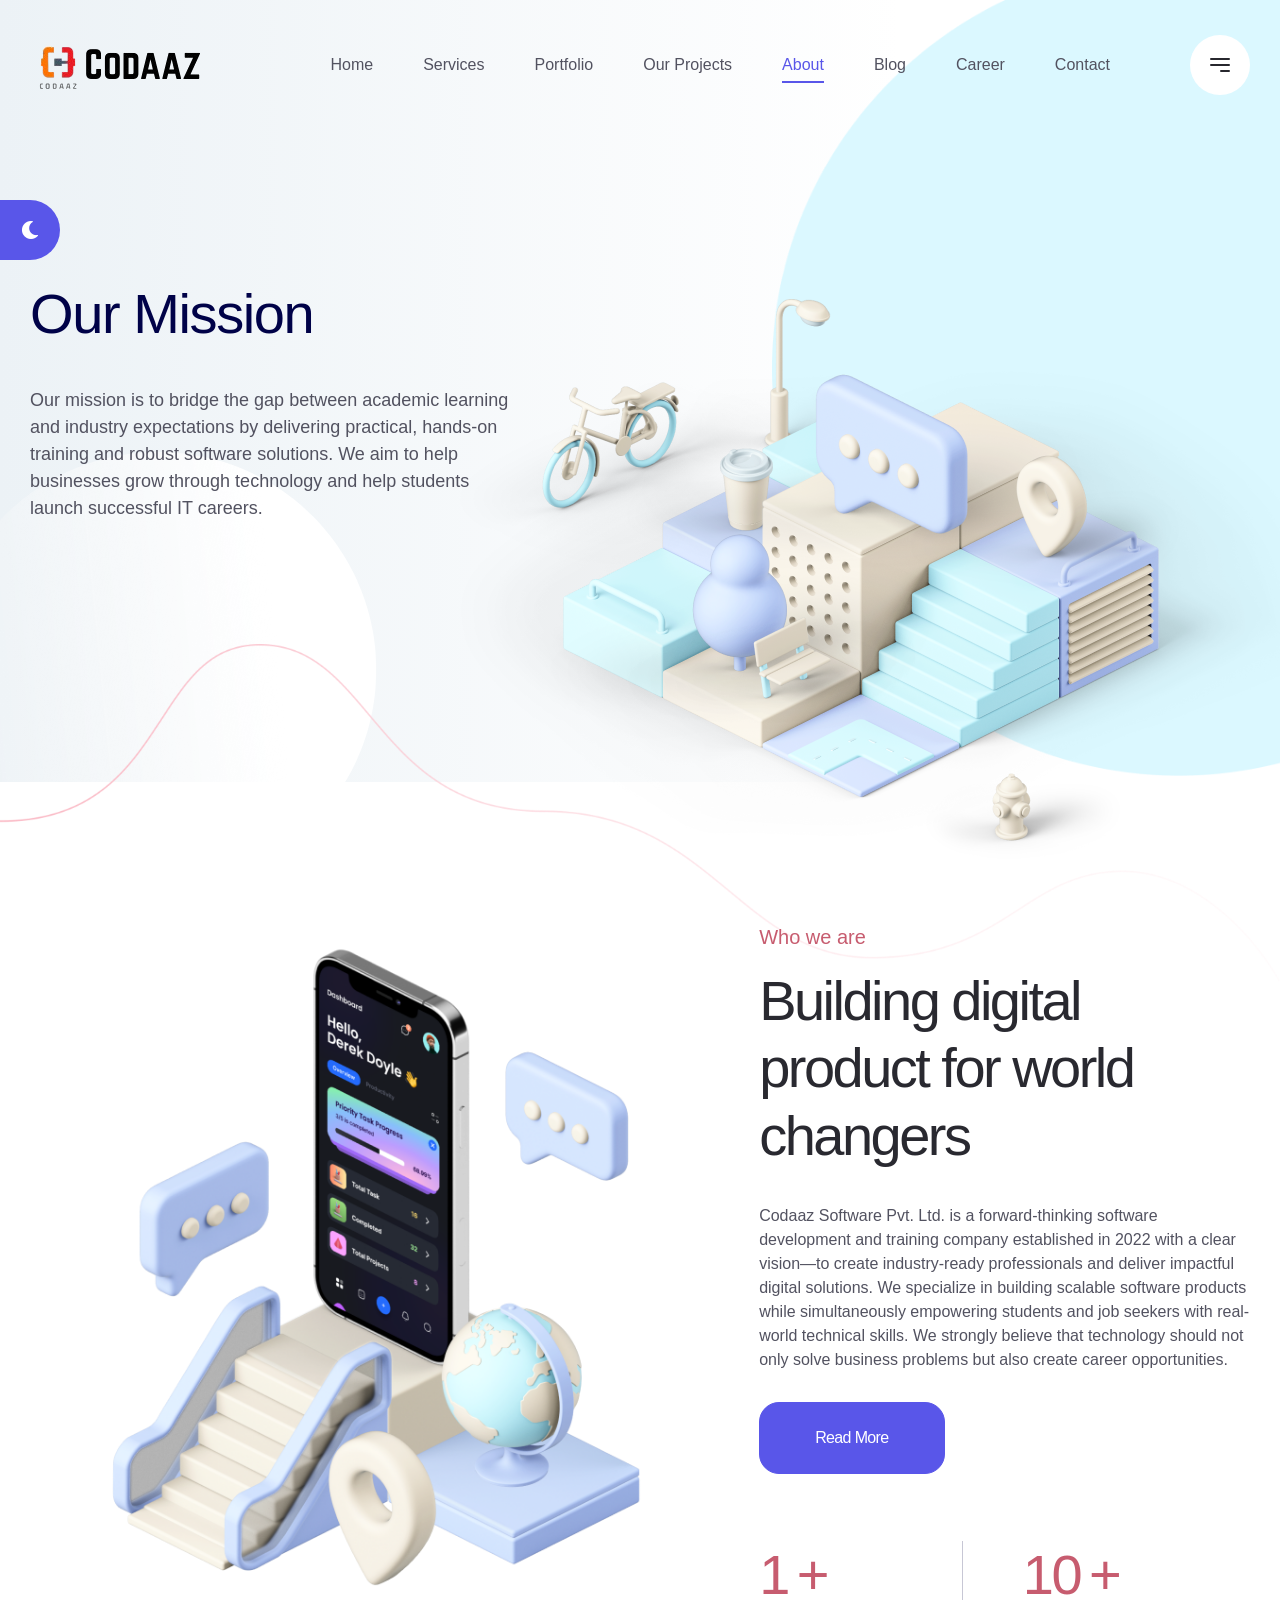
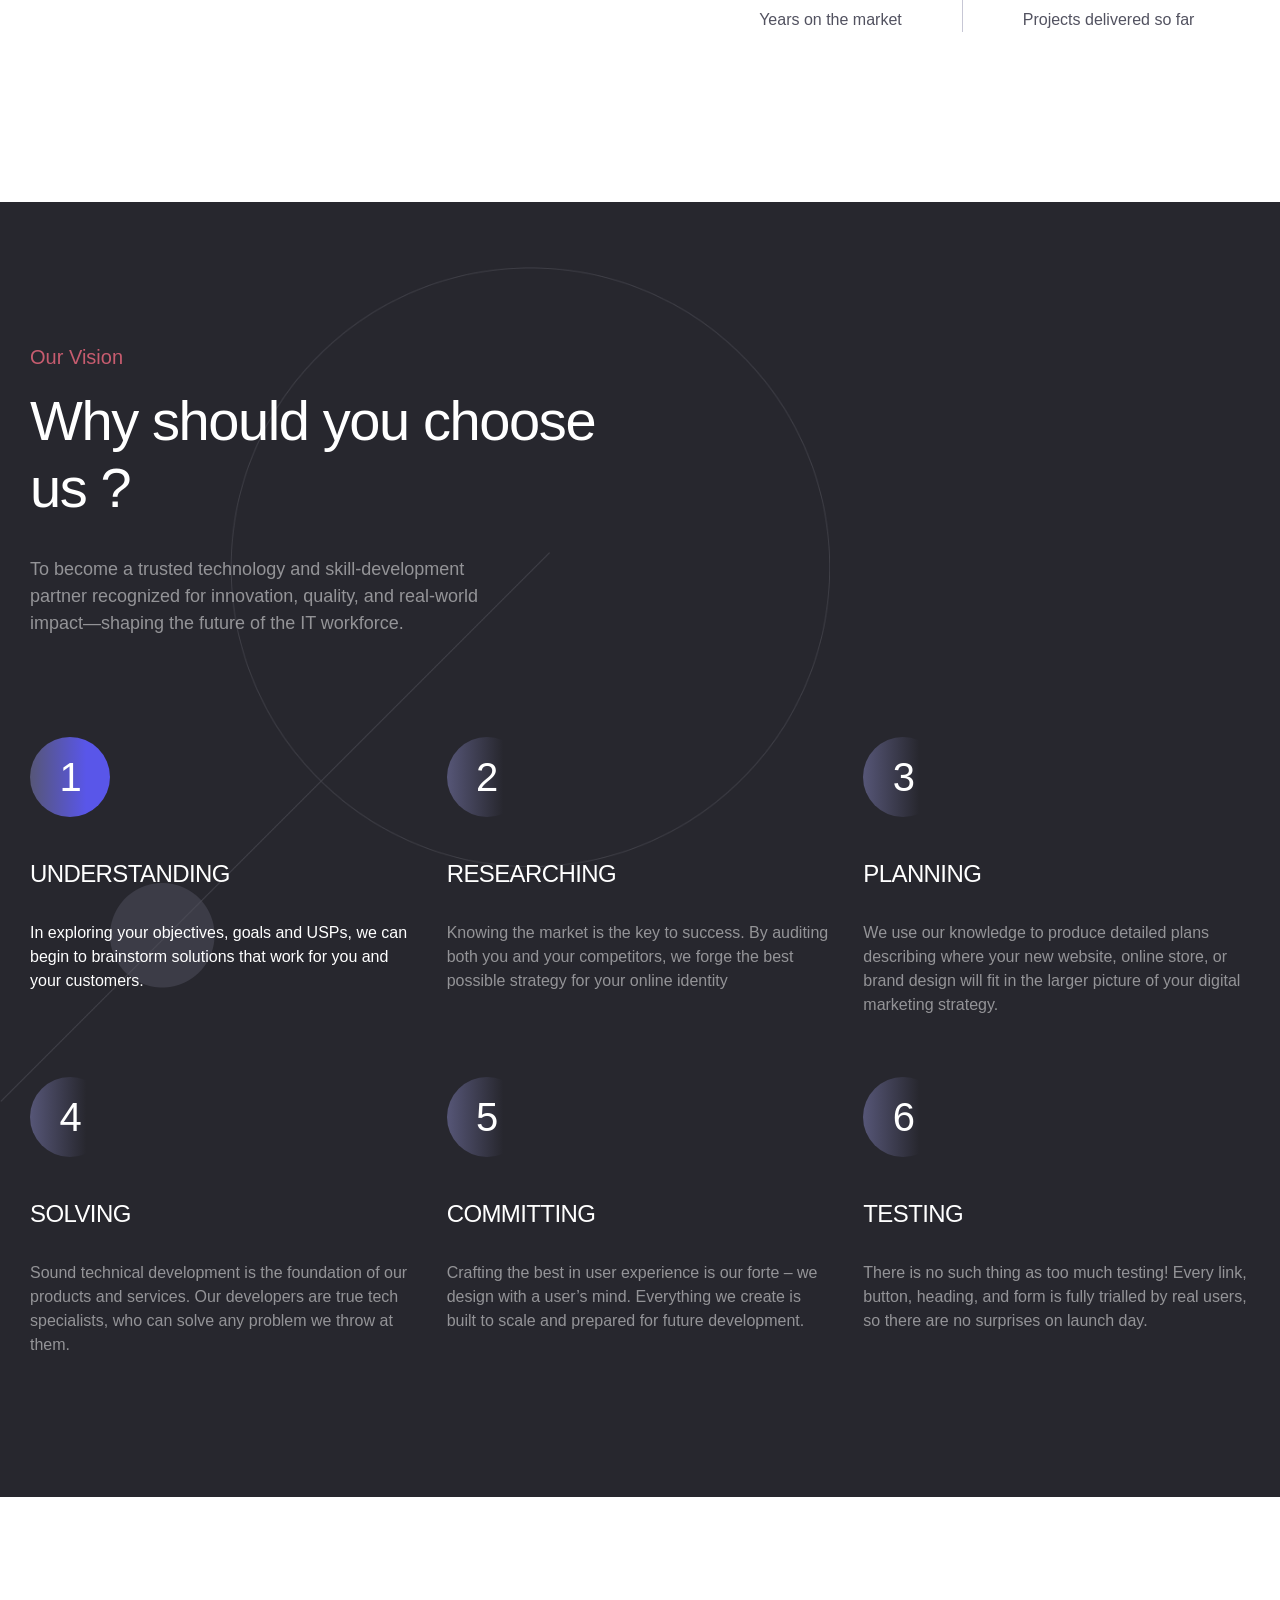
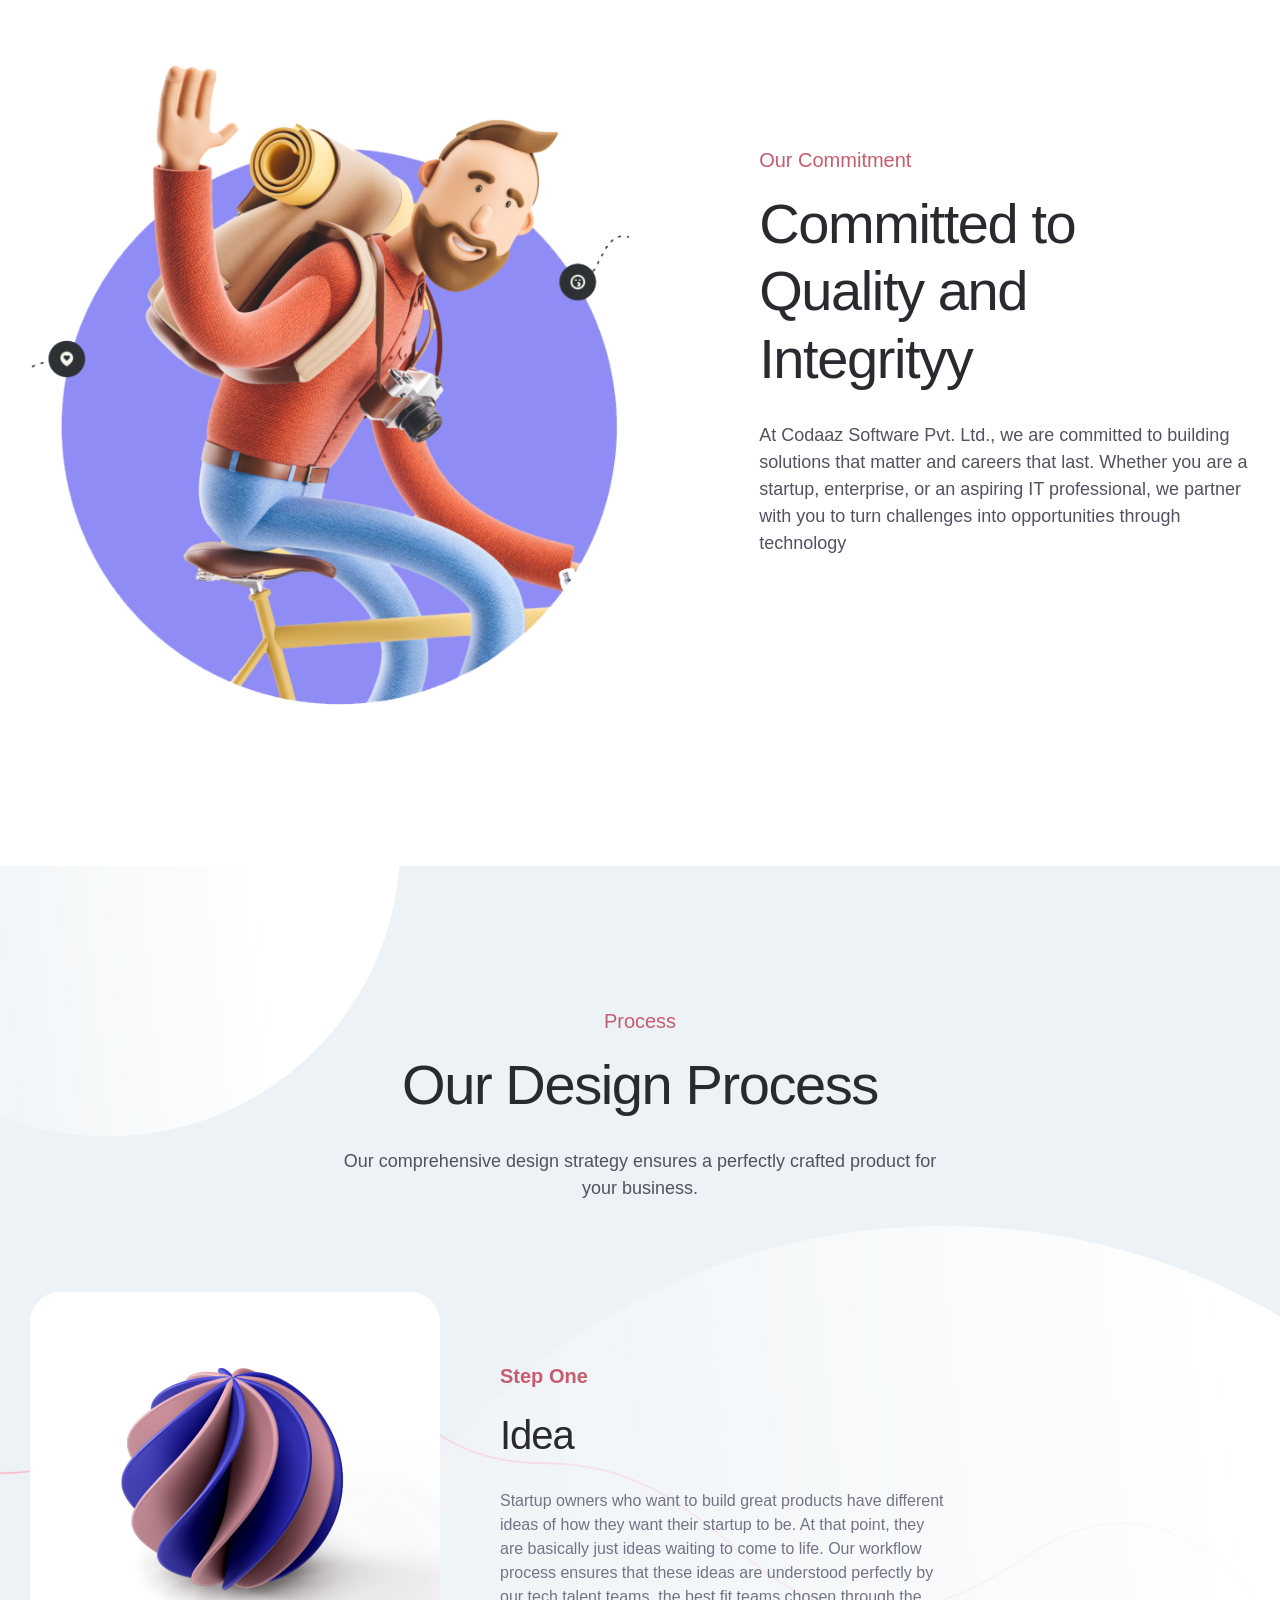
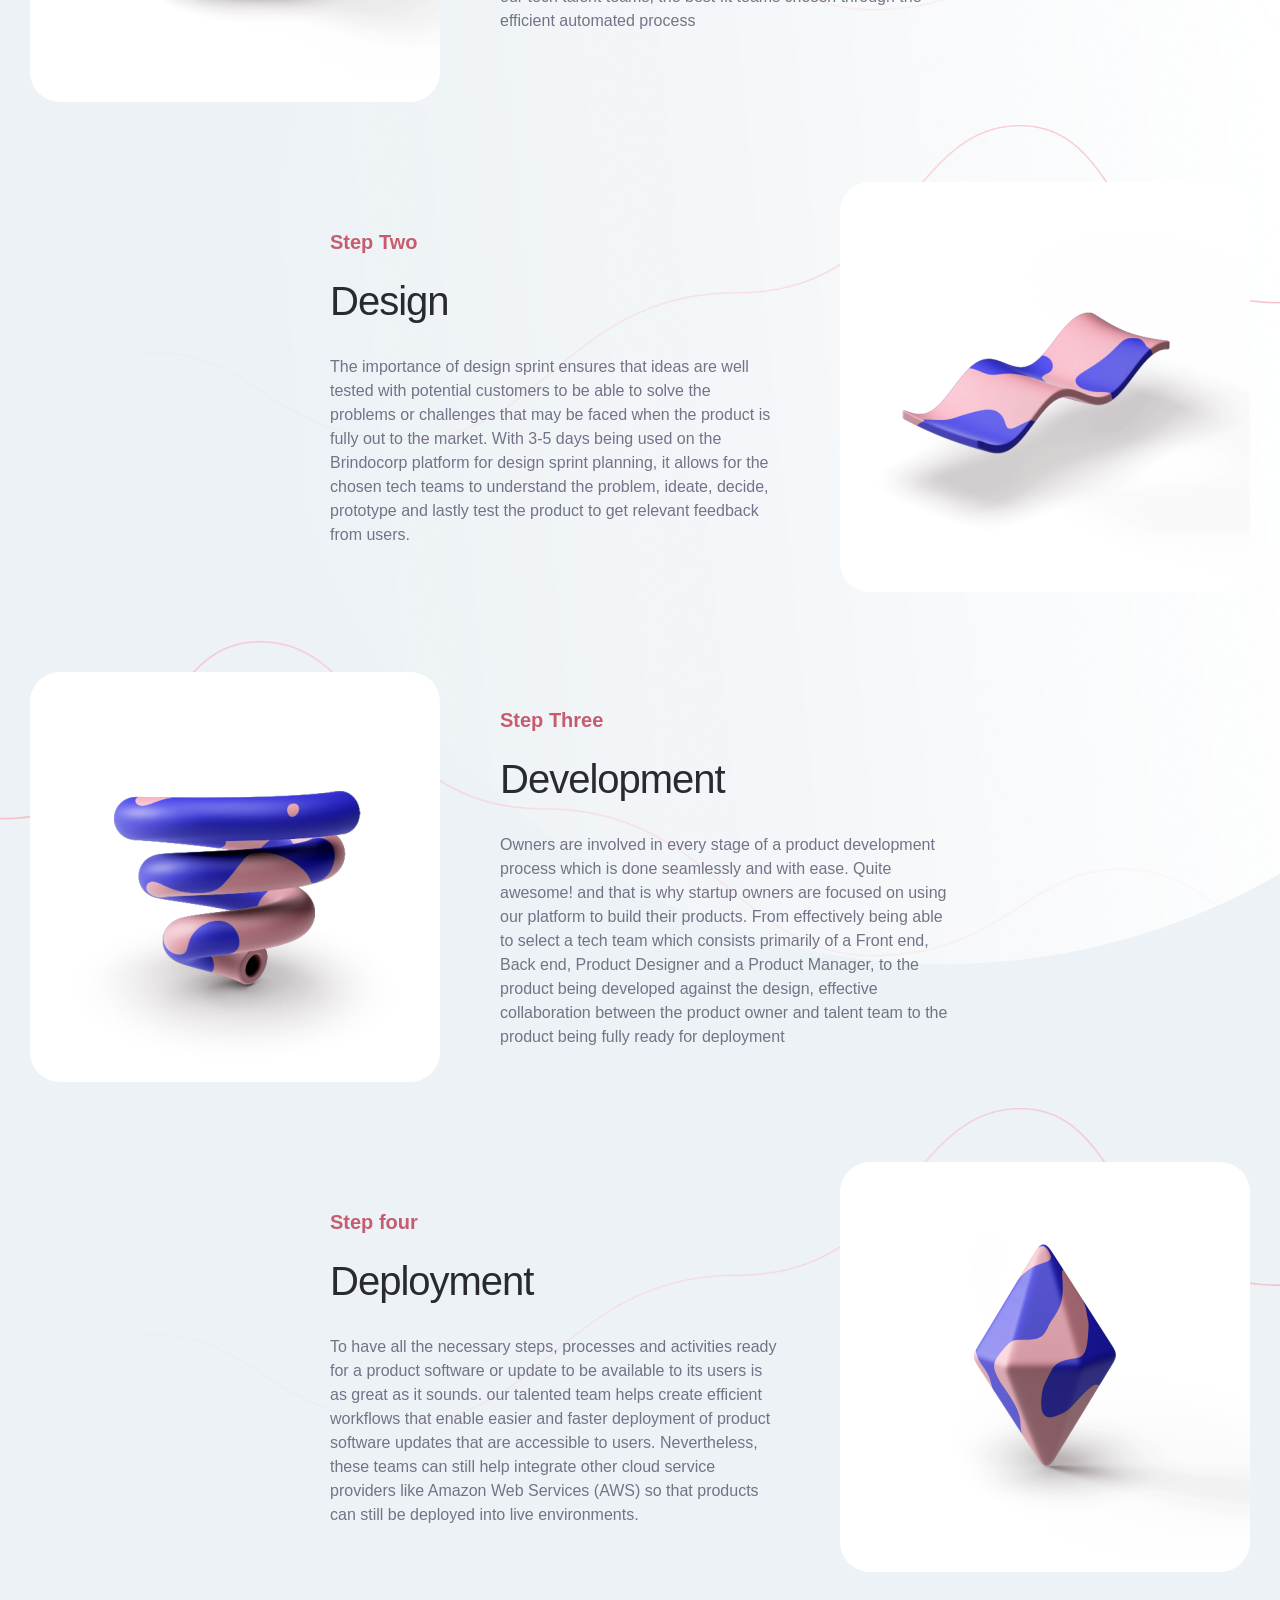
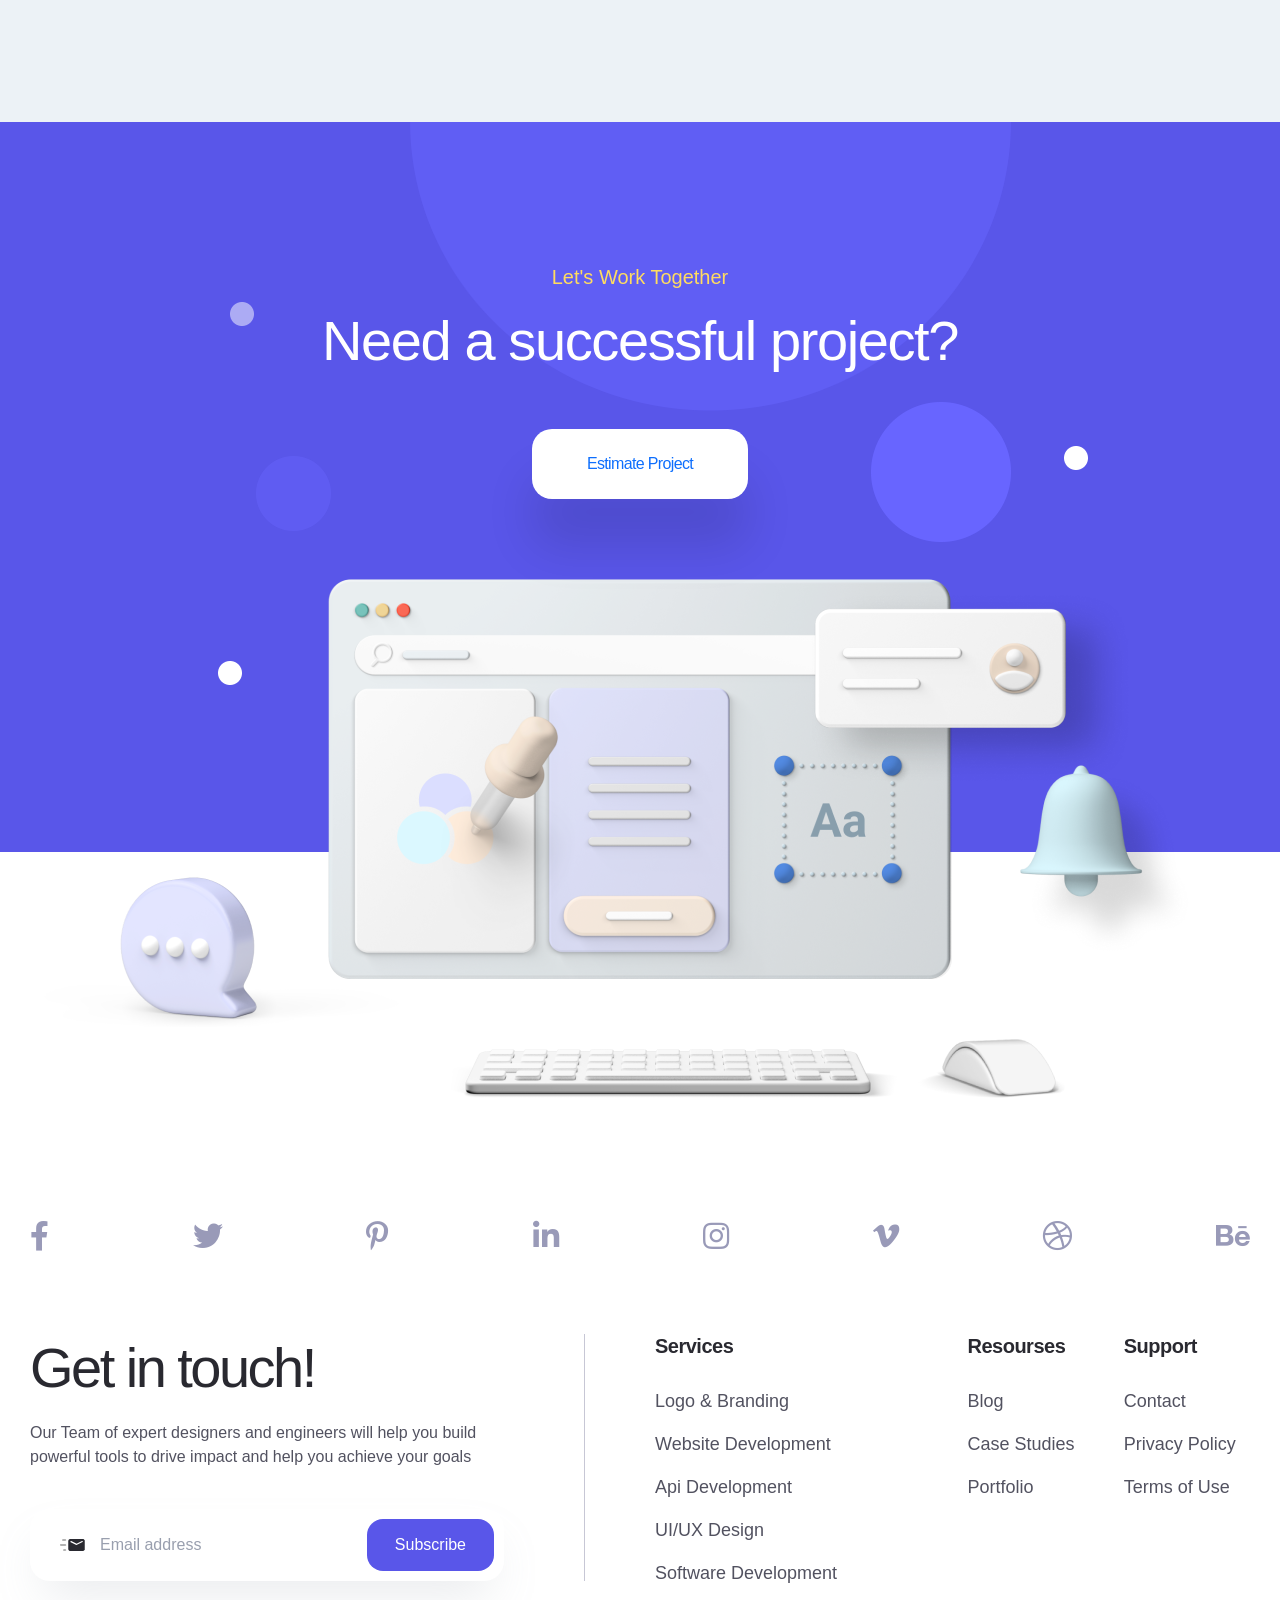
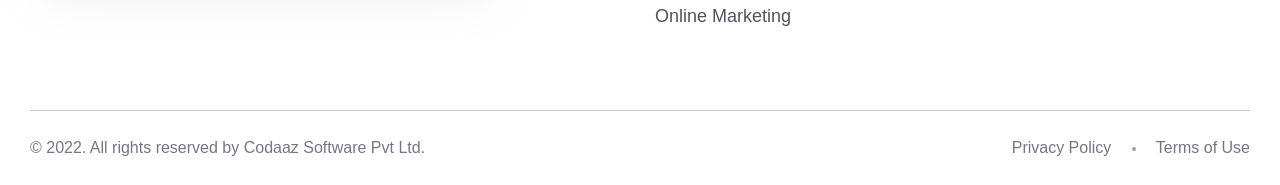
==== commit 24a452e2: "Update website" ====
--- a/about-us.html
+++ b/about-us.html
@@ -1,4 +1,4 @@
-﻿<!DOCTYPE html>
+<!DOCTYPE html>
 <html class="no-js" lang="en">
 
 <head>
@@ -86,6 +86,7 @@
                                     <li><a href="index.html">Home</a></li>
                                     <li><a href="service.html">Services</a></li>
                                     <li><a href="portfolio.html">Portfolio</a></li>
+                                    <li><a href="projects.html">Our Projects</a></li>
                                     <li><a href="about-us.html">About</a></li>                                    
                                     <li><a href="blog.html">Blog</a></li>
                                     <li><a href="careers.html">Career</a></li>
--- a/assets/css/app.css
+++ b/assets/css/app.css
@@ -9842,3 +9842,23 @@
         padding-bottom: 0;
     }
 }
+
+/*-------------------------
+    Inner pages header fix
+    The banner used a fixed -80px margin to slide under the header, but the header is taller
+    than 80px between 1200px and 1599px, which left a white strip above the banner.
+    Letting the header float over the banner makes it work at every screen width.
+-------------------------*/
+@supports selector(:has(*)) {
+    .axil-header:has(+ .breadcrumb-banner) {
+        position: absolute;
+        top: 0;
+        left: 0;
+        right: 0;
+        width: 100%;
+    }
+
+    .axil-header + .breadcrumb-banner {
+        margin-top: 0;
+    }
+}
